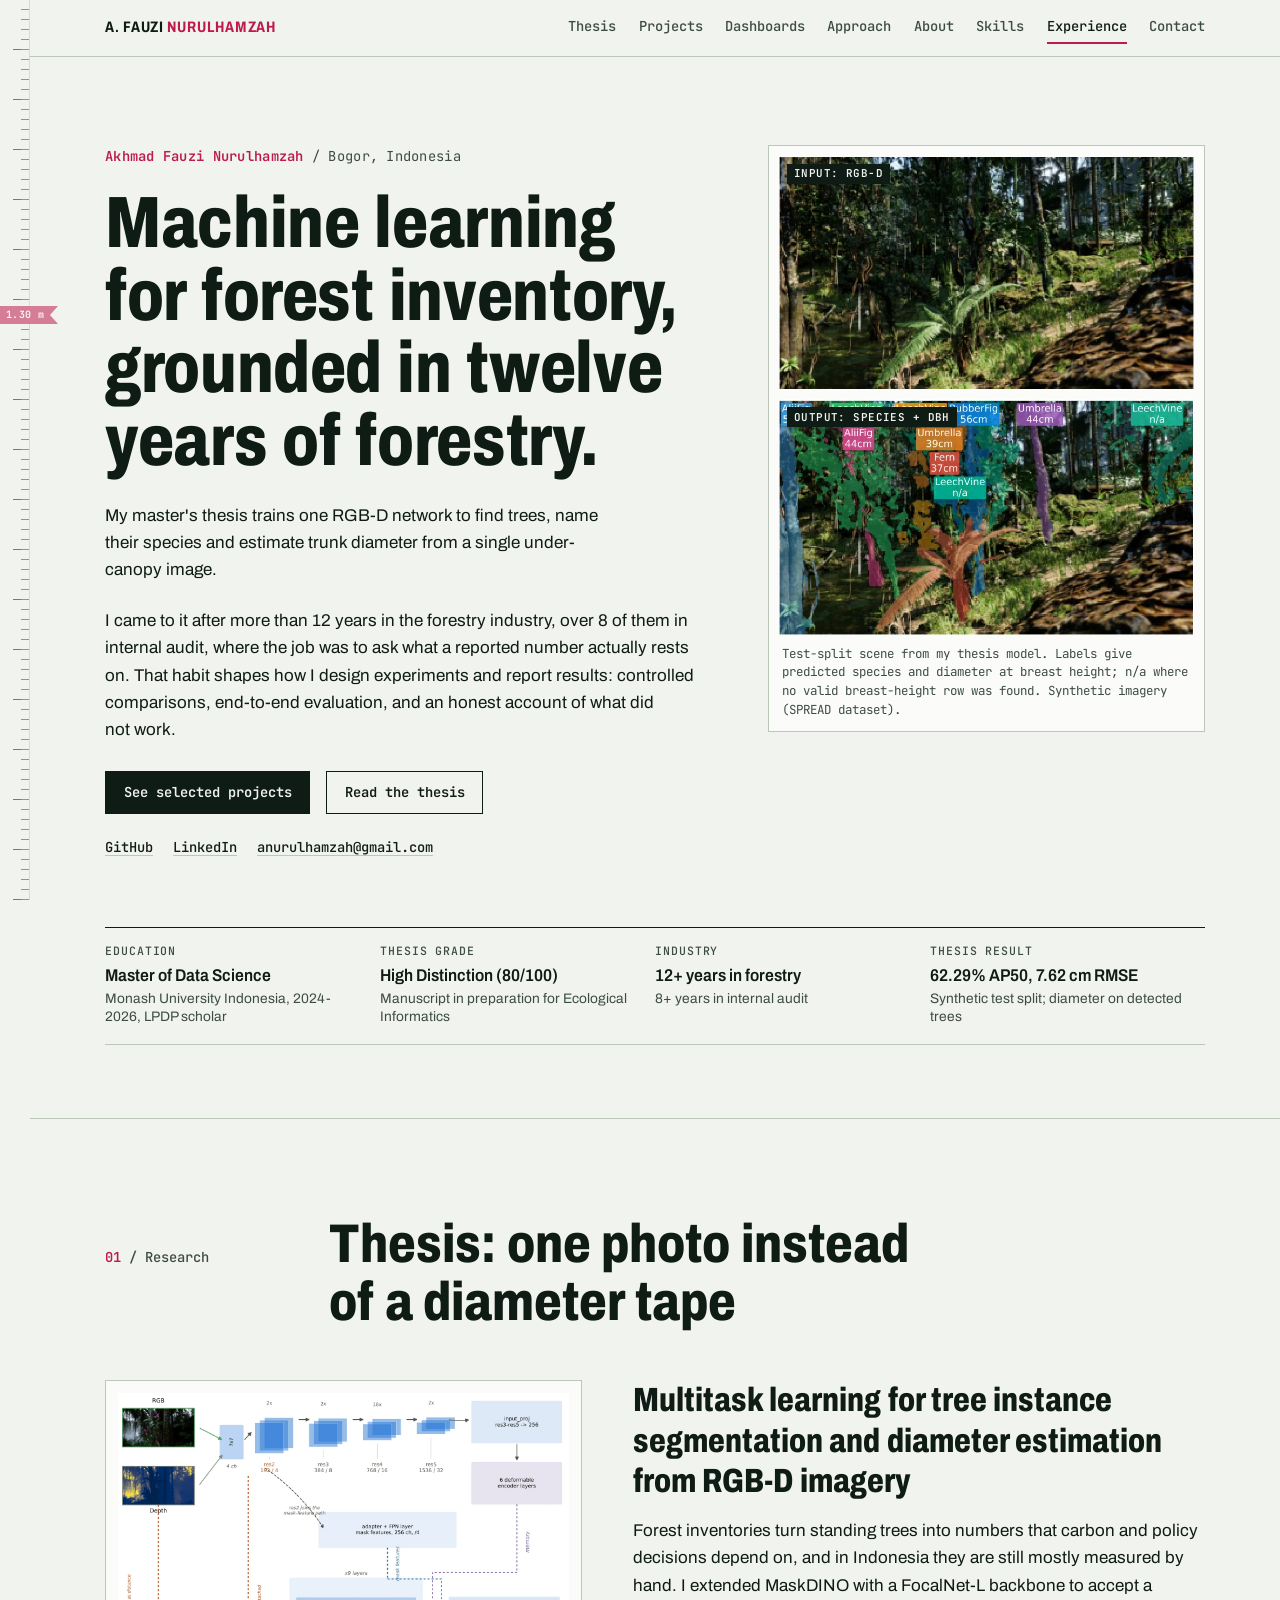
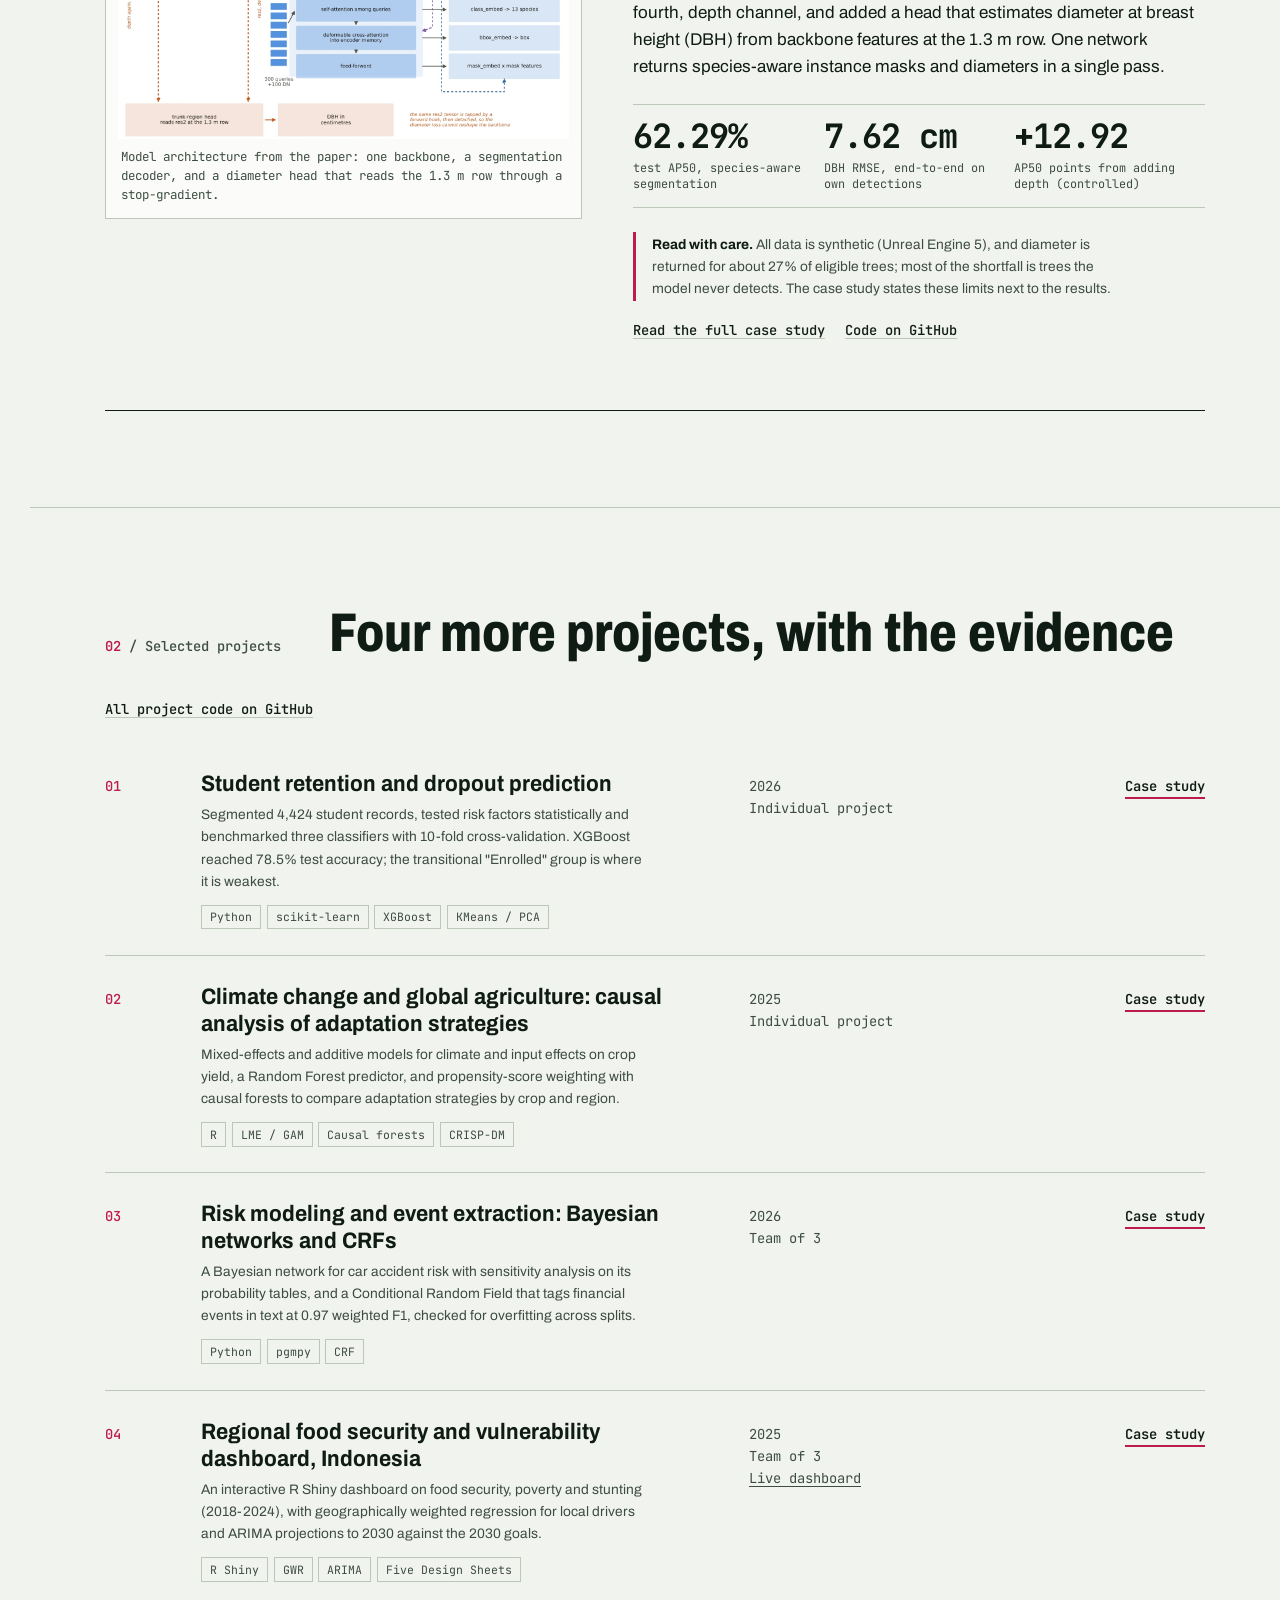
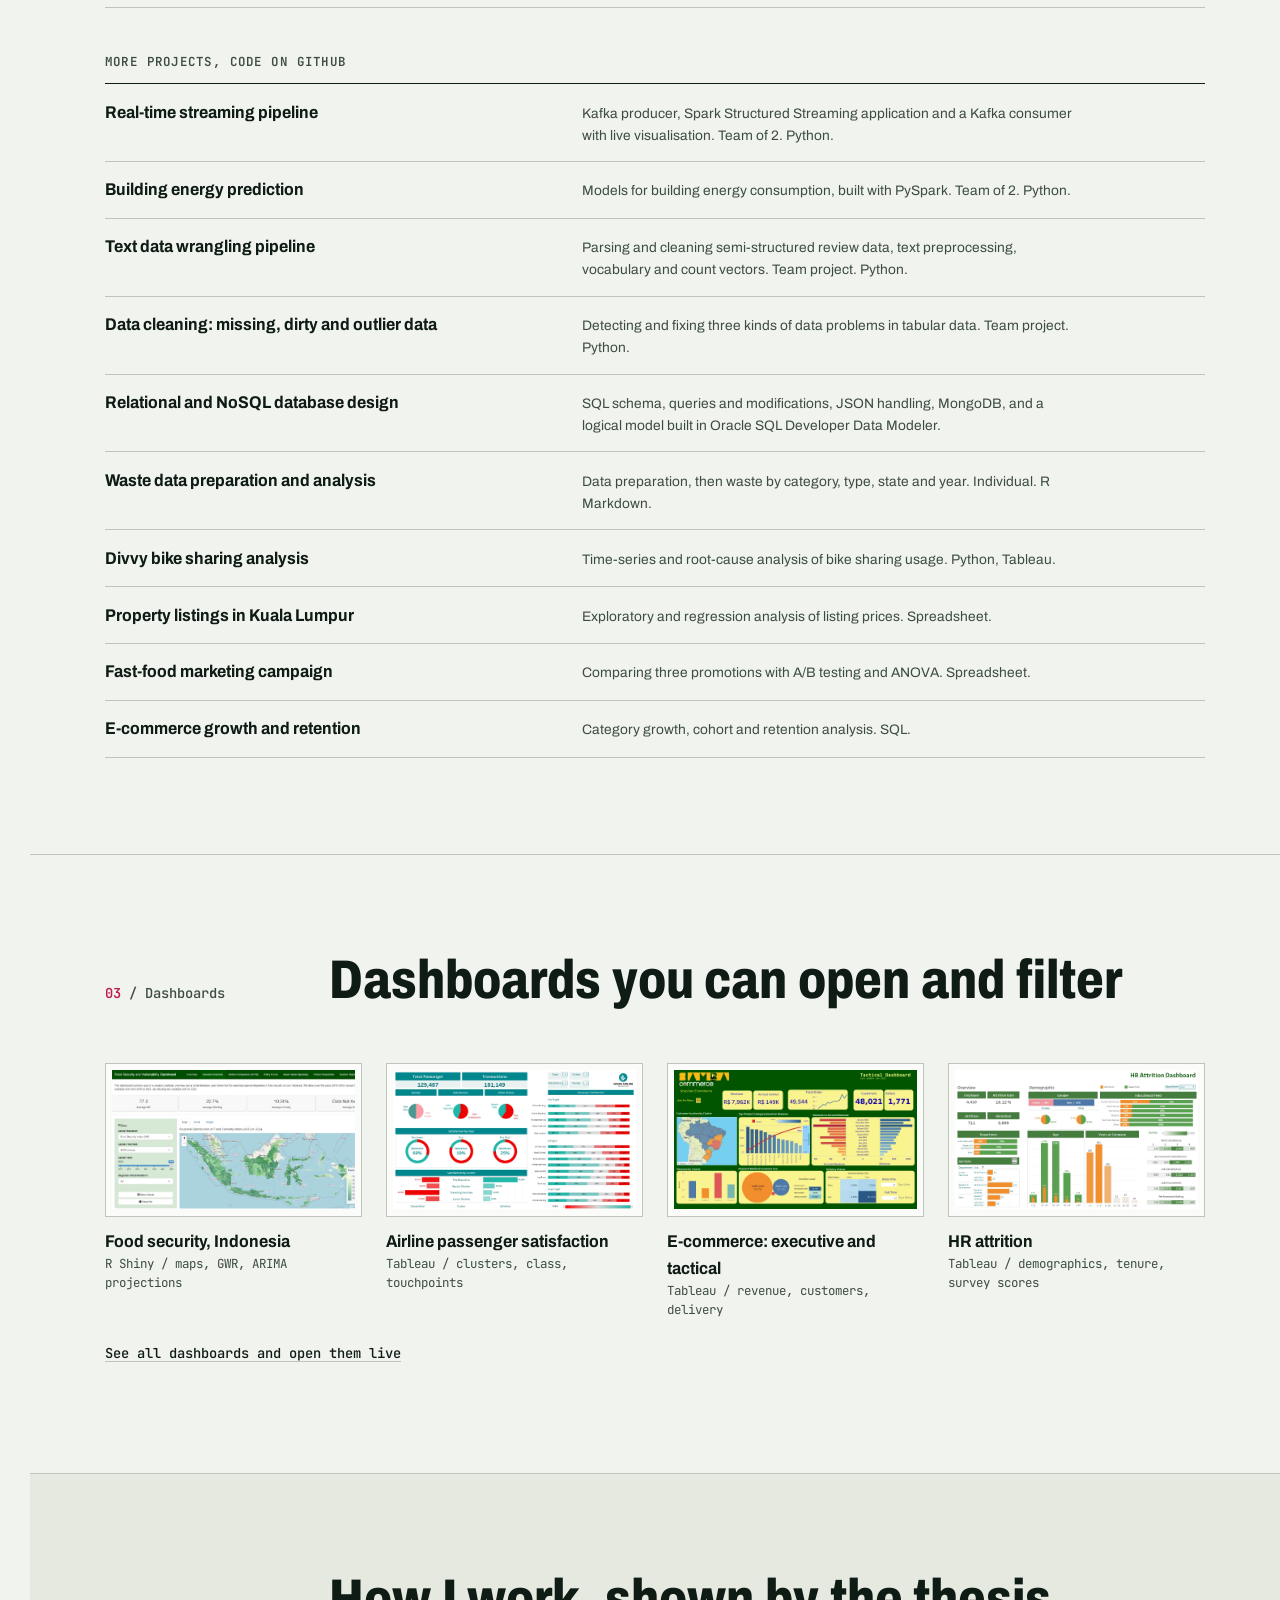
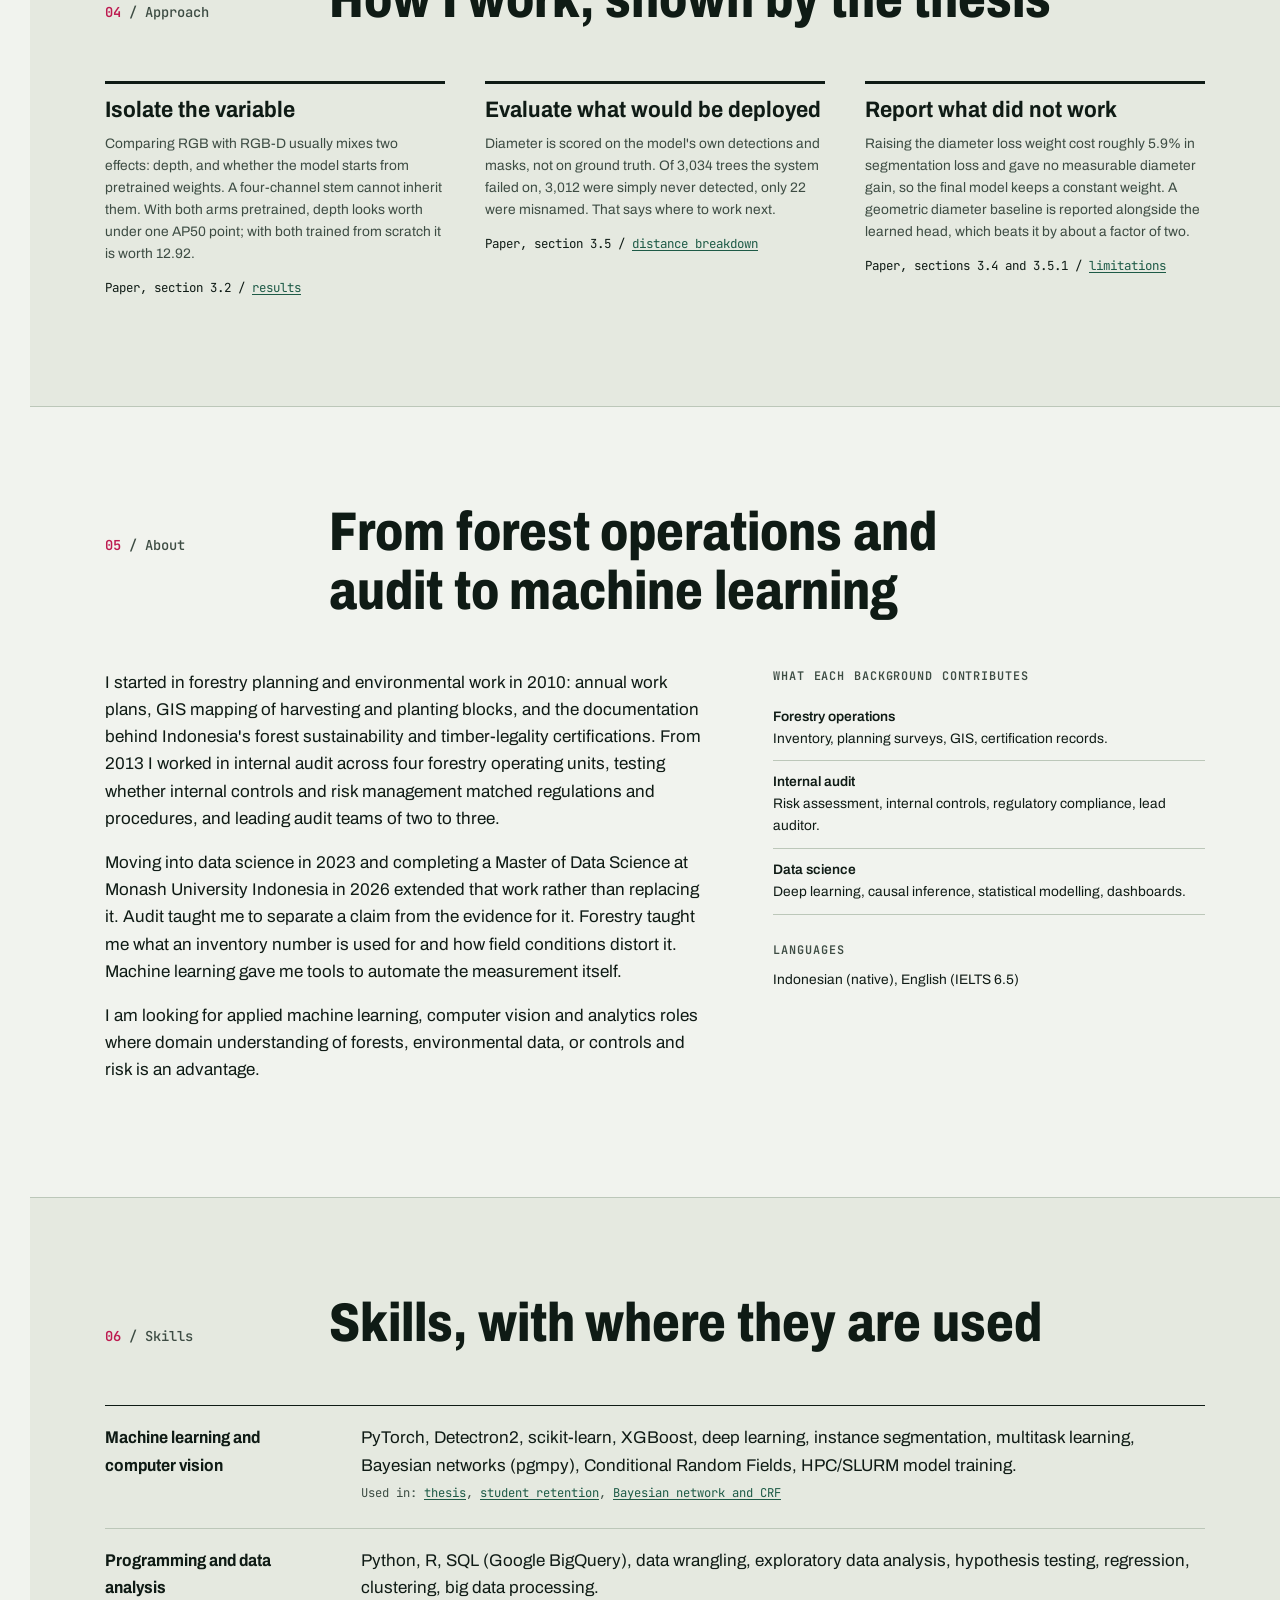
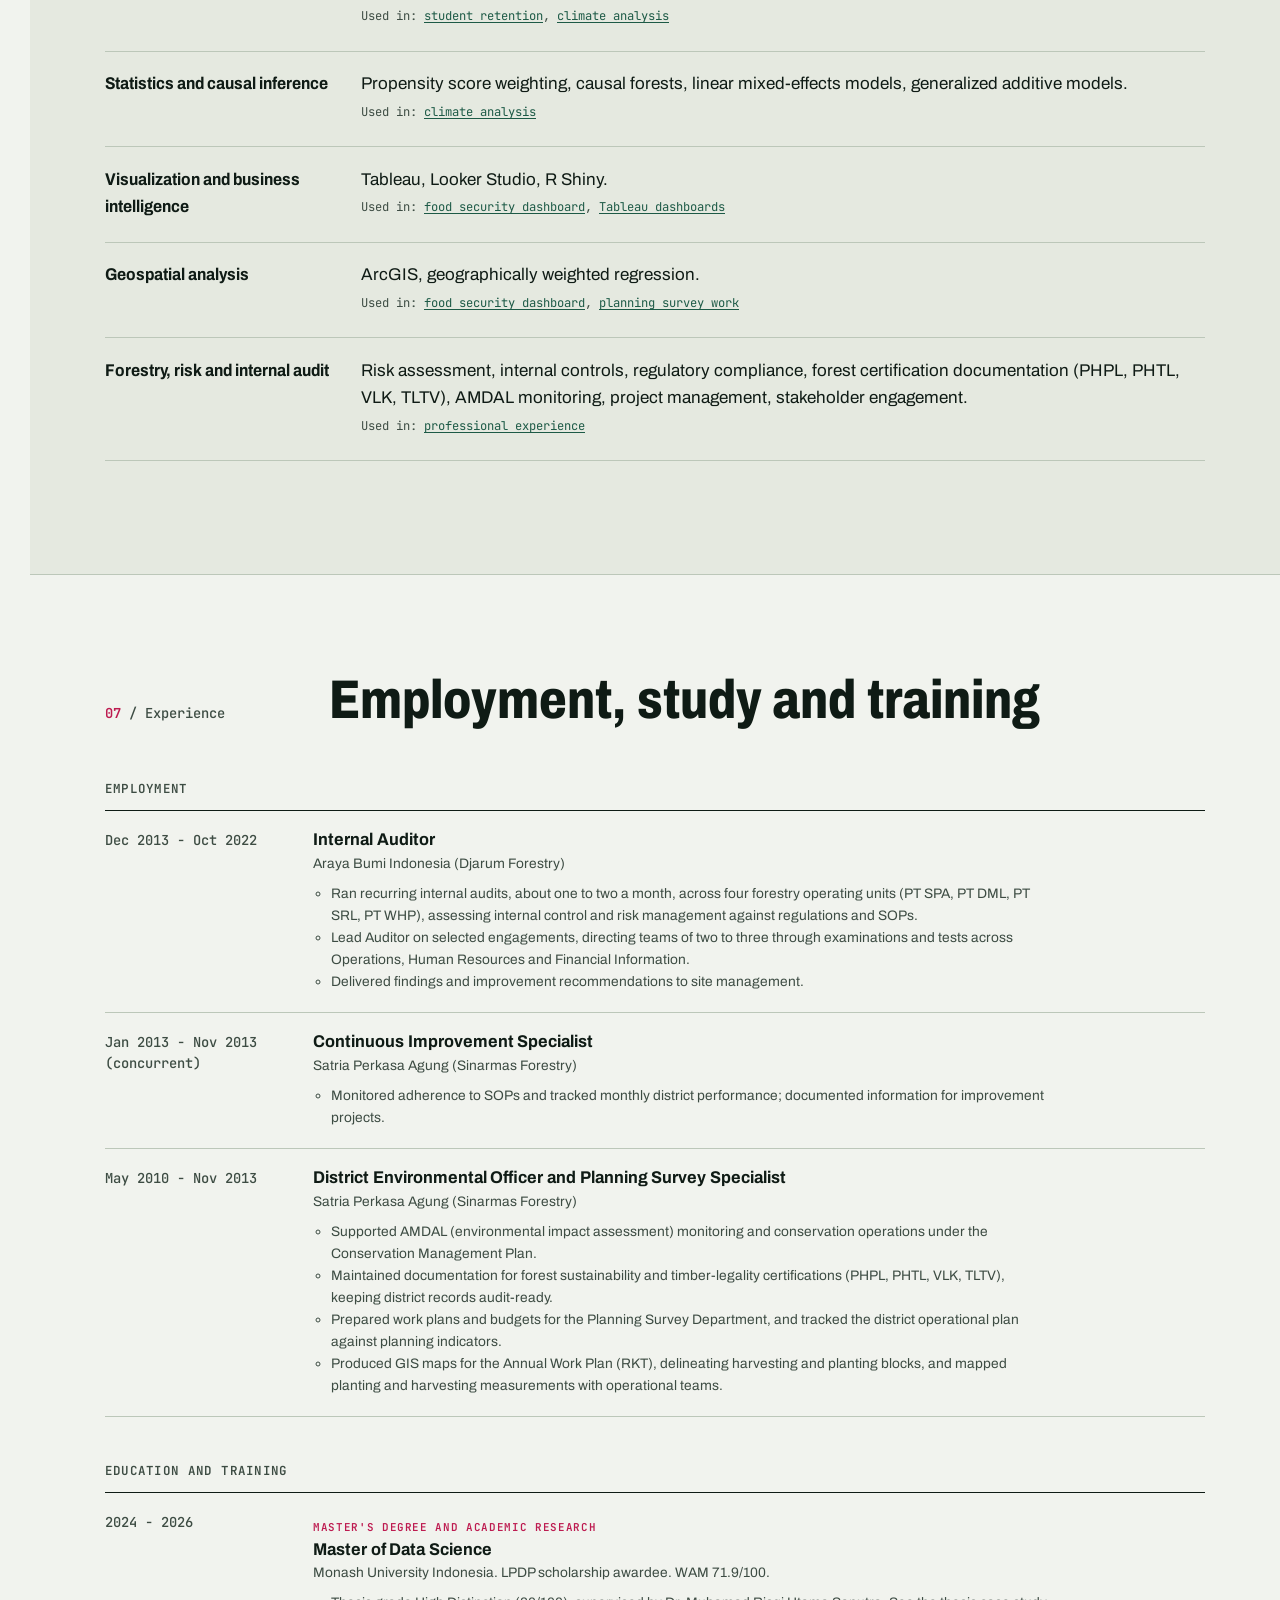
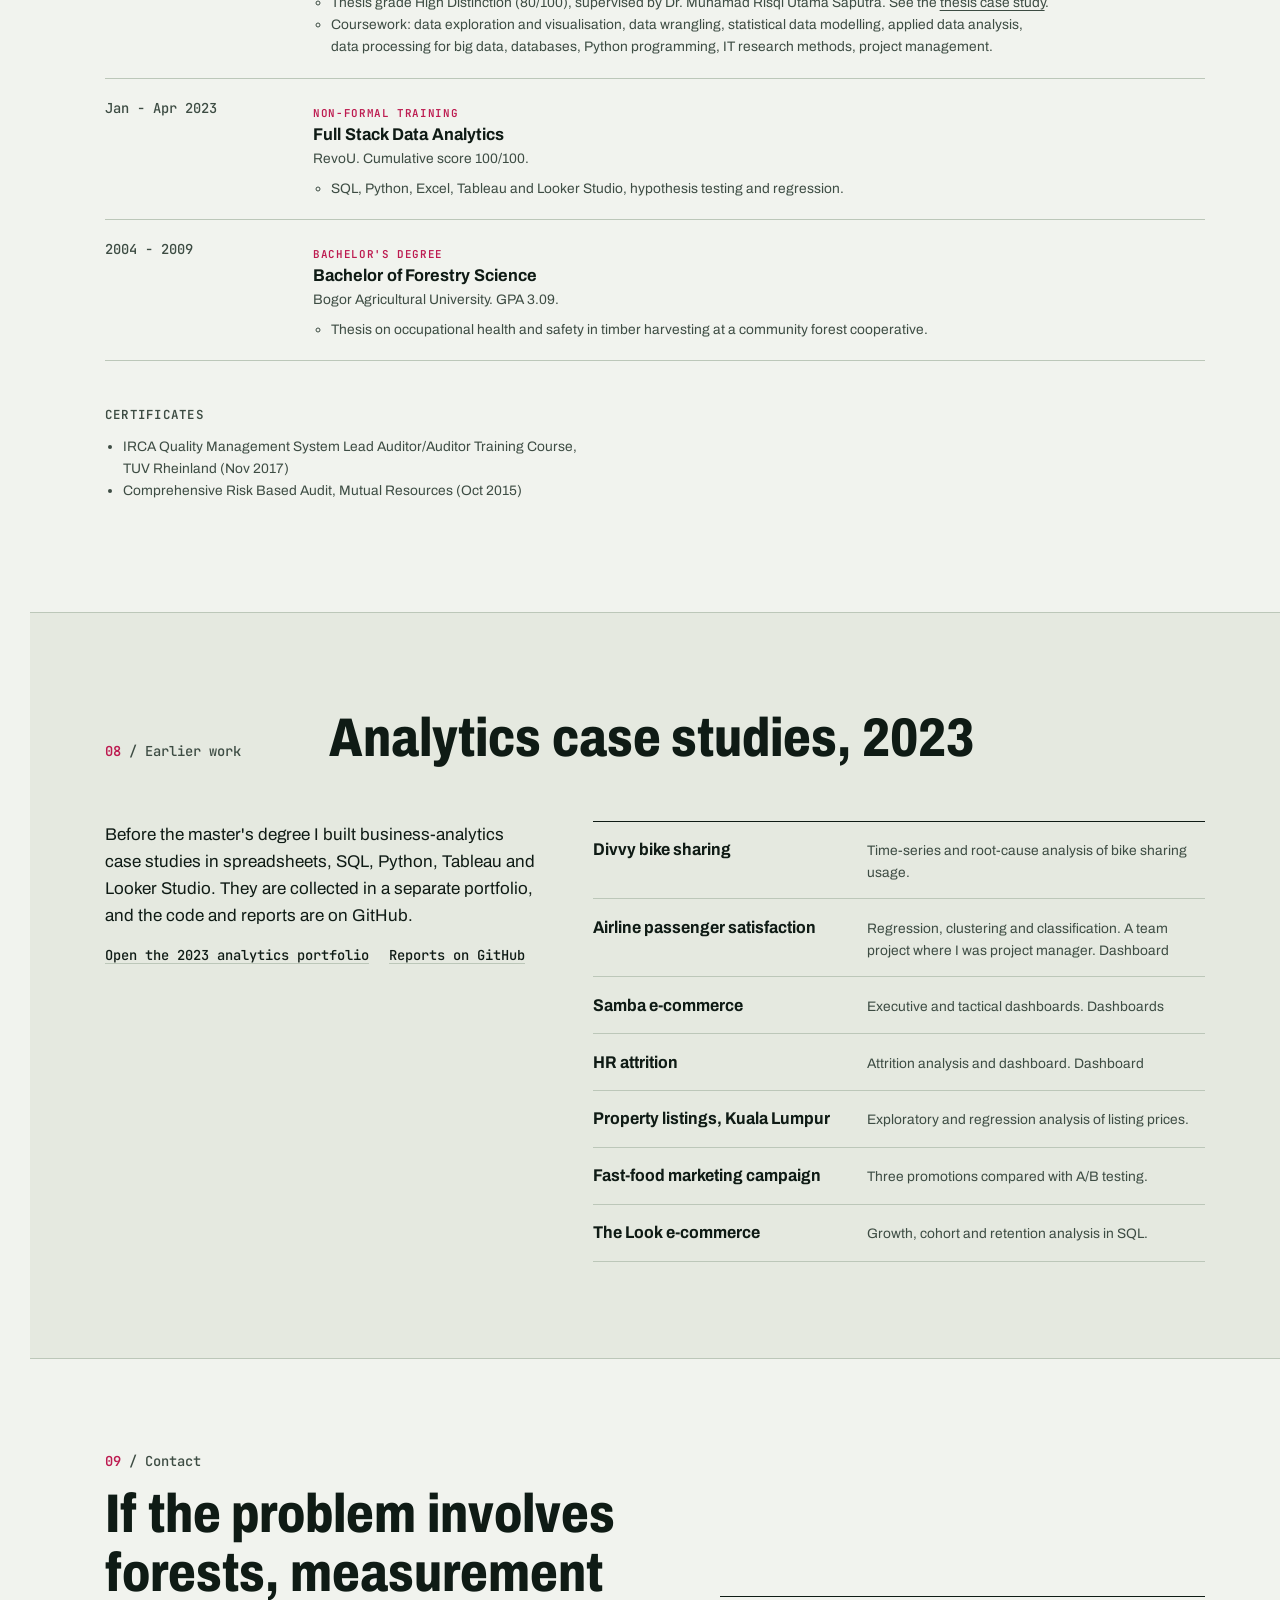
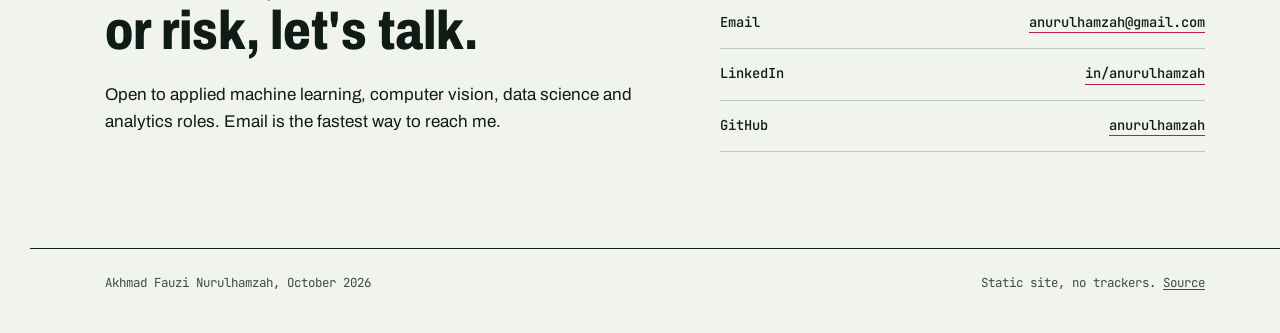
==== index.html @ 9caf0a99 "Use the full page width: two-column rows with real charts on project pages, header facts beside titl" ====
<!doctype html>
<html lang="en">
<head>
  <meta charset="utf-8">
  <meta name="viewport" content="width=device-width, initial-scale=1">
  <title>Akhmad Fauzi Nurulhamzah | Machine learning for forest inventory</title>
  <meta name="description" content="Master of Data Science (Monash) with 12+ years in forestry and 8+ in internal audit. Thesis on multitask RGB-D tree segmentation and diameter estimation.">
  <meta name="color-scheme" content="light dark">
  <link rel="canonical" href="https://anurulhamzah.github.io/">
  <link rel="icon" href="assets/favicon.svg" type="image/svg+xml">
  <link rel="preload" href="assets/fonts/archivo-var.woff2" as="font" type="font/woff2" crossorigin>
  <link rel="stylesheet" href="assets/css/style.css">
  <meta property="og:type" content="website">
  <meta property="og:title" content="Akhmad Fauzi Nurulhamzah | Machine learning for forest inventory">
  <meta property="og:description" content="Applied machine learning and computer vision, built on 12+ years in forestry and internal audit.">
  <meta property="og:url" content="https://anurulhamzah.github.io/">
  <meta property="og:image" content="https://anurulhamzah.github.io/assets/og-image.png">
  <meta property="og:image:alt" content="Akhmad Fauzi Nurulhamzah, with a rainforest scene segmented by the thesis model">
  <meta name="twitter:card" content="summary_large_image">
  <script type="application/ld+json">
  {
    "@context": "https://schema.org",
    "@type": "Person",
    "name": "Akhmad Fauzi Nurulhamzah",
    "url": "https://anurulhamzah.github.io/",
    "sameAs": ["https://github.com/anurulhamzah", "https://www.linkedin.com/in/anurulhamzah"],
    "alumniOf": [
      {"@type": "CollegeOrUniversity", "name": "Monash University Indonesia"},
      {"@type": "CollegeOrUniversity", "name": "Bogor Agricultural University"}
    ],
    "knowsAbout": ["Machine learning", "Computer vision", "Causal inference", "Forest inventory", "Internal audit"]
  }
  </script>
</head>
<body>
  <a class="skip" href="#main">Skip to content</a>
  <div class="ruler" aria-hidden="true"><span class="ruler__flag">1.30 m</span></div>

  <header class="site-header">
    <div class="wrap">
      <a class="brand" href="./">A. Fauzi <span>Nurulhamzah</span></a>
      <nav class="nav" aria-label="Primary">
        <a href="#thesis">Thesis</a>
        <a href="#work">Projects</a>
        <a href="#dashboards">Dashboards</a>
        <a href="#approach">Approach</a>
        <a href="#about">About</a>
        <a href="#skills">Skills</a>
        <a href="#experience">Experience</a>
        <a href="#contact">Contact</a>
      </nav>
    </div>
  </header>

  <main id="main">
    <section class="hero" aria-labelledby="hero-title">
      <div class="wrap hero__grid">
        <div>
          <p class="kicker"><b>Akhmad Fauzi Nurulhamzah</b> / Bogor, Indonesia</p>
          <h1 id="hero-title">Machine learning for forest inventory, grounded in twelve years of forestry.</h1>
          <p class="lede">My master's thesis trains one RGB-D network to find trees, name their species and estimate trunk diameter from a single under-canopy image.</p>
          <p>I came to it after more than 12 years in the forestry industry, over 8 of them in internal audit, where the job was to ask what a reported number actually rests on. That habit shapes how I design experiments and report results: controlled comparisons, end-to-end evaluation, and an honest account of what did not work.</p>
          <div class="actions">
            <a class="btn" href="#work">See selected projects</a>
            <a class="btn btn--ghost" href="projects/tree-diameter-estimation/">Read the thesis</a>
          </div>
          <p class="linkrow" style="margin-top:1.5rem">
            <a href="https://github.com/anurulhamzah">GitHub</a>
            <a href="https://www.linkedin.com/in/anurulhamzah">LinkedIn</a>
            <a href="mailto:anurulhamzah@gmail.com">anurulhamzah@gmail.com</a>
          </p>
        </div>

        <figure class="plate">
          <div class="plate__pair">
            <div class="tagline" data-label="INPUT: RGB-D">
              <img src="assets/img/scene-rgb.webp" width="738" height="415" alt="Ground-level view under a dense rainforest canopy: tree trunks, ferns and vines.">
            </div>
            <div class="tagline" data-label="OUTPUT: SPECIES + DBH">
              <img src="assets/img/scene-prediction.webp" width="738" height="419" alt="The same scene with coloured instance masks over individual trees and labels giving predicted species and trunk diameter in centimetres, for example Umbrella 39 cm and RubberFig 56 cm.">
            </div>
          </div>
          <figcaption>Test-split scene from my thesis model. Labels give predicted species and diameter at breast height; n/a where no valid breast-height row was found. Synthetic imagery (SPREAD dataset).</figcaption>
        </figure>
      </div>

      <div class="wrap">
        <dl class="facts">
          <div><dt>Education</dt><dd>Master of Data Science<small>Monash University Indonesia, 2024-2026, LPDP scholar</small></dd></div>
          <div><dt>Thesis grade</dt><dd>High Distinction (80/100)<small>Manuscript in preparation for Ecological Informatics</small></dd></div>
          <div><dt>Industry</dt><dd>12+ years in forestry<small>8+ years in internal audit</small></dd></div>
          <div><dt>Thesis result</dt><dd>62.29% AP50, 7.62 cm RMSE<small>Synthetic test split; diameter on detected trees</small></dd></div>
        </dl>
      </div>
    </section>

    <section class="section" id="thesis" aria-labelledby="thesis-title">
      <div class="wrap">
        <div class="section__head">
          <p class="section__no"><b>01</b> / Research</p>
          <h2 id="thesis-title">Thesis: one photo instead of a diameter tape</h2>
        </div>

        <article class="feature">
          <figure class="figure" style="margin:0">
            <div class="plate">
              <img src="assets/img/fig-architecture.webp" width="1414" height="1062" alt="Architecture diagram. RGB and depth form a four-channel input to a FocalNet-L backbone feeding a MaskDINO decoder that outputs species, box and mask. A separate trunk-region head reads the res2 feature at the 1.3 m row and outputs diameter at breast height in centimetres.">
              <figcaption>Model architecture from the paper: one backbone, a segmentation decoder, and a diameter head that reads the 1.3 m row through a stop-gradient.</figcaption>
            </div>
          </figure>
          <div>
            <h3>Multitask learning for tree instance segmentation and diameter estimation from RGB-D imagery</h3>
            <p>Forest inventories turn standing trees into numbers that carbon and policy decisions depend on, and in Indonesia they are still mostly measured by hand. I extended MaskDINO with a FocalNet-L backbone to accept a fourth, depth channel, and added a head that estimates diameter at breast height (DBH) from backbone features at the 1.3 m row. One network returns species-aware instance masks and diameters in a single pass.</p>
            <div class="keynums">
              <div><b>62.29%</b><span>test AP50, species-aware segmentation</span></div>
              <div><b>7.62 cm</b><span>DBH RMSE, end-to-end on own detections</span></div>
              <div><b>+12.92</b><span>AP50 points from adding depth (controlled)</span></div>
            </div>
            <p class="callout"><strong>Read with care.</strong> All data is synthetic (Unreal Engine 5), and diameter is returned for about 27% of eligible trees; most of the shortfall is trees the model never detects. The case study states these limits next to the results.</p>
            <p class="linkrow">
              <a href="projects/tree-diameter-estimation/">Read the full case study</a>
              <a href="https://github.com/anurulhamzah/Tree-Segmentation-and-Diameter-Estimation">Code on GitHub</a>
            </p>
          </div>
        </article>
      </div>
    </section>

    <section class="section" id="work" aria-labelledby="work-title">
      <div class="wrap">
        <div class="section__head">
          <p class="section__no"><b>02</b> / Selected projects</p>
          <h2 id="work-title">Four more projects, with the evidence</h2>
        </div>
        <p class="linkrow" style="margin:-1rem 0 1.5rem"><a href="https://github.com/anurulhamzah/data-analytics-projects">All project code on GitHub</a></p>

        <ol class="rows">
          <li class="row">
            <span class="row__no">01</span>
            <div>
              <h3><a href="projects/student-retention/">Student retention and dropout prediction</a></h3>
              <p>Segmented 4,424 student records, tested risk factors statistically and benchmarked three classifiers with 10-fold cross-validation. XGBoost reached 78.5% test accuracy; the transitional "Enrolled" group is where it is weakest.</p>
              <ul class="tags"><li class="tag">Python</li><li class="tag">scikit-learn</li><li class="tag">XGBoost</li><li class="tag">KMeans / PCA</li></ul>
            </div>
            <p class="meta">2026<br>Individual project</p>
            <a class="row__go" href="projects/student-retention/">Case study</a>
          </li>
          <li class="row">
            <span class="row__no">02</span>
            <div>
              <h3><a href="projects/climate-causal-analysis/">Climate change and global agriculture: causal analysis of adaptation strategies</a></h3>
              <p>Mixed-effects and additive models for climate and input effects on crop yield, a Random Forest predictor, and propensity-score weighting with causal forests to compare adaptation strategies by crop and region.</p>
              <ul class="tags"><li class="tag">R</li><li class="tag">LME / GAM</li><li class="tag">Causal forests</li><li class="tag">CRISP-DM</li></ul>
            </div>
            <p class="meta">2025<br>Individual project</p>
            <a class="row__go" href="projects/climate-causal-analysis/">Case study</a>
          </li>
          <li class="row">
            <span class="row__no">03</span>
            <div>
              <h3><a href="projects/bayesian-network-crf/">Risk modeling and event extraction: Bayesian networks and CRFs</a></h3>
              <p>A Bayesian network for car accident risk with sensitivity analysis on its probability tables, and a Conditional Random Field that tags financial events in text at 0.97 weighted F1, checked for overfitting across splits.</p>
              <ul class="tags"><li class="tag">Python</li><li class="tag">pgmpy</li><li class="tag">CRF</li></ul>
            </div>
            <p class="meta">2026<br>Team of 3</p>
            <a class="row__go" href="projects/bayesian-network-crf/">Case study</a>
          </li>
          <li class="row">
            <span class="row__no">04</span>
            <div>
              <h3><a href="projects/food-security-dashboard/">Regional food security and vulnerability dashboard, Indonesia</a></h3>
              <p>An interactive R Shiny dashboard on food security, poverty and stunting (2018-2024), with geographically weighted regression for local drivers and ARIMA projections to 2030 against the 2030 goals.</p>
              <ul class="tags"><li class="tag">R Shiny</li><li class="tag">GWR</li><li class="tag">ARIMA</li><li class="tag">Five Design Sheets</li></ul>
            </div>
            <p class="meta">2025<br>Team of 3<br><a href="https://anurulhamzah.shinyapps.io/food-security-dashboard-indonesia/" rel="noopener">Live dashboard</a></p>
            <a class="row__go" href="projects/food-security-dashboard/">Case study</a>
          </li>
        </ol>

        <h3 class="subhead" style="margin-top:3rem">More projects, code on GitHub</h3>
        <ul class="more">
          <li><a href="https://github.com/anurulhamzah/data-analytics-projects/tree/main/kafka-spark-streaming-pipeline"><b>Real-time streaming pipeline</b></a><span>Kafka producer, Spark Structured Streaming application and a Kafka consumer with live visualisation. Team of 2. Python.</span></li>
          <li><a href="https://github.com/anurulhamzah/data-analytics-projects/tree/main/building-energy-prediction-spark"><b>Building energy prediction</b></a><span>Models for building energy consumption, built with PySpark. Team of 2. Python.</span></li>
          <li><a href="https://github.com/anurulhamzah/data-analytics-projects/tree/main/text-data-wrangling-pipeline"><b>Text data wrangling pipeline</b></a><span>Parsing and cleaning semi-structured review data, text preprocessing, vocabulary and count vectors. Team project. Python.</span></li>
          <li><a href="https://github.com/anurulhamzah/data-analytics-projects/tree/main/data-cleaning-missing-dirty-outlier"><b>Data cleaning: missing, dirty and outlier data</b></a><span>Detecting and fixing three kinds of data problems in tabular data. Team project. Python.</span></li>
          <li><a href="https://github.com/anurulhamzah/data-analytics-projects/tree/main/database-design-oracle-sql-mongodb"><b>Relational and NoSQL database design</b></a><span>SQL schema, queries and modifications, JSON handling, MongoDB, and a logical model built in Oracle SQL Developer Data Modeler.</span></li>
          <li><a href="https://github.com/anurulhamzah/data-analytics-projects/tree/main/r-data-preparation-case-study"><b>Waste data preparation and analysis</b></a><span>Data preparation, then waste by category, type, state and year. Individual. R Markdown.</span></li>
          <li><a href="https://github.com/anurulhamzah/data-analytics-projects/tree/main/business-analytics-case-studies/divvy-bike-sharing-analysis"><b>Divvy bike sharing analysis</b></a><span>Time-series and root-cause analysis of bike sharing usage. Python, Tableau.</span></li>
          <li><a href="https://github.com/anurulhamzah/data-analytics-projects/tree/main/business-analytics-case-studies/property-listing-kuala-lumpur"><b>Property listings in Kuala Lumpur</b></a><span>Exploratory and regression analysis of listing prices. Spreadsheet.</span></li>
          <li><a href="https://github.com/anurulhamzah/data-analytics-projects/tree/main/business-analytics-case-studies/marketing-campaign-fast-food-chain"><b>Fast-food marketing campaign</b></a><span>Comparing three promotions with A/B testing and ANOVA. Spreadsheet.</span></li>
          <li><a href="https://github.com/anurulhamzah/data-analytics-projects/tree/main/business-analytics-case-studies/the-look-ecommerce-growth-retention"><b>E-commerce growth and retention</b></a><span>Category growth, cohort and retention analysis. SQL.</span></li>
        </ul>
      </div>
    </section>

    <section class="section" id="dashboards" aria-labelledby="dash-title">
      <div class="wrap">
        <div class="section__head">
          <p class="section__no"><b>03</b> / Dashboards</p>
          <h2 id="dash-title">Dashboards you can open and filter</h2>
        </div>
        <ul class="gallery">
          <li>
            <a href="dashboards/#food">
              <div class="plate"><img src="assets/img/dash-food-security.webp" width="1200" height="626" loading="lazy" alt="Food security dashboard with a green map of Indonesian districts and filters."></div>
              <b>Food security, Indonesia</b>
              <span>R Shiny / maps, GWR, ARIMA projections</span>
            </a>
          </li>
          <li>
            <a href="dashboards/#passenger">
              <div class="plate"><img src="assets/img/dash-passenger.webp" width="1200" height="698" loading="lazy" alt="Airline passenger satisfaction dashboard in teal: passenger totals, satisfaction by class and cluster, and touchpoint ratings."></div>
              <b>Airline passenger satisfaction</b>
              <span>Tableau / clusters, class, touchpoints</span>
            </a>
          </li>
          <li>
            <a href="dashboards/#samba">
              <div class="plate"><img src="assets/img/dash-samba-tactical.webp" width="1200" height="688" loading="lazy" alt="Tactical e-commerce dashboard in green and yellow: revenue, orders, customer clusters on a map, product categories and delivery status."></div>
              <b>E-commerce: executive and tactical</b>
              <span>Tableau / revenue, customers, delivery</span>
            </a>
          </li>
          <li>
            <a href="dashboards/#hr">
              <div class="plate"><img src="assets/img/dash-hr-attrition.webp" width="1200" height="688" loading="lazy" alt="HR attrition dashboard in green and orange: attrition rate, demographics, department, age and survey heatmaps."></div>
              <b>HR attrition</b>
              <span>Tableau / demographics, tenure, survey scores</span>
            </a>
          </li>
        </ul>
        <p class="linkrow"><a href="dashboards/">See all dashboards and open them live</a></p>
      </div>
    </section>

    <section class="section section--tint" id="approach" aria-labelledby="approach-title">
      <div class="wrap">
        <div class="section__head">
          <p class="section__no"><b>04</b> / Approach</p>
          <h2 id="approach-title">How I work, shown by the thesis</h2>
        </div>
        <div class="approach">
          <div>
            <h3>Isolate the variable</h3>
            <p>Comparing RGB with RGB-D usually mixes two effects: depth, and whether the model starts from pretrained weights. A four-channel stem cannot inherit them. With both arms pretrained, depth looks worth under one AP50 point; with both trained from scratch it is worth 12.92.</p>
            <p class="proof">Paper, section 3.2 / <a href="projects/tree-diameter-estimation/#results">results</a></p>
          </div>
          <div>
            <h3>Evaluate what would be deployed</h3>
            <p>Diameter is scored on the model's own detections and masks, not on ground truth. Of 3,034 trees the system failed on, 3,012 were simply never detected, only 22 were misnamed. That says where to work next.</p>
            <p class="proof">Paper, section 3.5 / <a href="projects/tree-diameter-estimation/#results">distance breakdown</a></p>
          </div>
          <div>
            <h3>Report what did not work</h3>
            <p>Raising the diameter loss weight cost roughly 5.9% in segmentation loss and gave no measurable diameter gain, so the final model keeps a constant weight. A geometric diameter baseline is reported alongside the learned head, which beats it by about a factor of two.</p>
            <p class="proof">Paper, sections 3.4 and 3.5.1 / <a href="projects/tree-diameter-estimation/#limits">limitations</a></p>
          </div>
        </div>
      </div>
    </section>

    <section class="section" id="about" aria-labelledby="about-title">
      <div class="wrap">
        <div class="section__head">
          <p class="section__no"><b>05</b> / About</p>
          <h2 id="about-title">From forest operations and audit to machine learning</h2>
        </div>
        <div class="about">
          <div>
            <p>I started in forestry planning and environmental work in 2010: annual work plans, GIS mapping of harvesting and planting blocks, and the documentation behind Indonesia's forest sustainability and timber-legality certifications. From 2013 I worked in internal audit across four forestry operating units, testing whether internal controls and risk management matched regulations and procedures, and leading audit teams of two to three.</p>
            <p>Moving into data science in 2023 and completing a Master of Data Science at Monash University Indonesia in 2026 extended that work rather than replacing it. Audit taught me to separate a claim from the evidence for it. Forestry taught me what an inventory number is used for and how field conditions distort it. Machine learning gave me tools to automate the measurement itself.</p>
            <p>I am looking for applied machine learning, computer vision and analytics roles where domain understanding of forests, environmental data, or controls and risk is an advantage.</p>
          </div>
          <aside aria-label="Background at a glance">
            <h3>What each background contributes</h3>
            <ul class="stack-list">
              <li><b>Forestry operations</b>Inventory, planning surveys, GIS, certification records.</li>
              <li><b>Internal audit</b>Risk assessment, internal controls, regulatory compliance, lead auditor.</li>
              <li><b>Data science</b>Deep learning, causal inference, statistical modelling, dashboards.</li>
            </ul>
            <h3>Languages</h3>
            <p style="margin:0">Indonesian (native), English (IELTS 6.5)</p>
          </aside>
        </div>
      </div>
    </section>

    <section class="section section--tint" id="skills" aria-labelledby="skills-title">
      <div class="wrap">
        <div class="section__head">
          <p class="section__no"><b>06</b> / Skills</p>
          <h2 id="skills-title">Skills, with where they are used</h2>
        </div>
        <dl class="skills">
          <div>
            <dt>Machine learning and computer vision</dt>
            <dd>
              <p>PyTorch, Detectron2, scikit-learn, XGBoost, deep learning, instance segmentation, multitask learning, Bayesian networks (pgmpy), Conditional Random Fields, HPC/SLURM model training.</p>
              <p class="shown">Used in: <a href="projects/tree-diameter-estimation/">thesis</a>, <a href="projects/student-retention/">student retention</a>, <a href="projects/bayesian-network-crf/">Bayesian network and CRF</a></p>
            </dd>
          </div>
          <div>
            <dt>Programming and data analysis</dt>
            <dd>
              <p>Python, R, SQL (Google BigQuery), data wrangling, exploratory data analysis, hypothesis testing, regression, clustering, big data processing.</p>
              <p class="shown">Used in: <a href="projects/student-retention/">student retention</a>, <a href="projects/climate-causal-analysis/">climate analysis</a></p>
            </dd>
          </div>
          <div>
            <dt>Statistics and causal inference</dt>
            <dd>
              <p>Propensity score weighting, causal forests, linear mixed-effects models, generalized additive models.</p>
              <p class="shown">Used in: <a href="projects/climate-causal-analysis/">climate analysis</a></p>
            </dd>
          </div>
          <div>
            <dt>Visualization and business intelligence</dt>
            <dd>
              <p>Tableau, Looker Studio, R Shiny.</p>
              <p class="shown">Used in: <a href="projects/food-security-dashboard/">food security dashboard</a>, <a href="dashboards/">Tableau dashboards</a></p>
            </dd>
          </div>
          <div>
            <dt>Geospatial analysis</dt>
            <dd>
              <p>ArcGIS, geographically weighted regression.</p>
              <p class="shown">Used in: <a href="projects/food-security-dashboard/">food security dashboard</a>, <a href="#experience">planning survey work</a></p>
            </dd>
          </div>
          <div>
            <dt>Forestry, risk and internal audit</dt>
            <dd>
              <p>Risk assessment, internal controls, regulatory compliance, forest certification documentation (PHPL, PHTL, VLK, TLTV), AMDAL monitoring, project management, stakeholder engagement.</p>
              <p class="shown">Used in: <a href="#experience">professional experience</a></p>
            </dd>
          </div>
        </dl>
      </div>
    </section>

    <section class="section" id="experience" aria-labelledby="exp-title">
      <div class="wrap">
        <div class="section__head">
          <p class="section__no"><b>07</b> / Experience</p>
          <h2 id="exp-title">Employment, study and training</h2>
        </div>

        <h3 class="subhead">Employment</h3>
        <ol class="timeline">
          <li>
            <time>Dec 2013 - Oct 2022</time>
            <div>
              <h3>Internal Auditor</h3>
              <p class="org">Araya Bumi Indonesia (Djarum Forestry)</p>
              <ul>
                <li>Ran recurring internal audits, about one to two a month, across four forestry operating units (PT SPA, PT DML, PT SRL, PT WHP), assessing internal control and risk management against regulations and SOPs.</li>
                <li>Lead Auditor on selected engagements, directing teams of two to three through examinations and tests across Operations, Human Resources and Financial Information.</li>
                <li>Delivered findings and improvement recommendations to site management.</li>
              </ul>
            </div>
          </li>
          <li>
            <time>Jan 2013 - Nov 2013<br>(concurrent)</time>
            <div>
              <h3>Continuous Improvement Specialist</h3>
              <p class="org">Satria Perkasa Agung (Sinarmas Forestry)</p>
              <ul>
                <li>Monitored adherence to SOPs and tracked monthly district performance; documented information for improvement projects.</li>
              </ul>
            </div>
          </li>
          <li>
            <time>May 2010 - Nov 2013</time>
            <div>
              <h3>District Environmental Officer and Planning Survey Specialist</h3>
              <p class="org">Satria Perkasa Agung (Sinarmas Forestry)</p>
              <ul>
                <li>Supported AMDAL (environmental impact assessment) monitoring and conservation operations under the Conservation Management Plan.</li>
                <li>Maintained documentation for forest sustainability and timber-legality certifications (PHPL, PHTL, VLK, TLTV), keeping district records audit-ready.</li>
                <li>Prepared work plans and budgets for the Planning Survey Department, and tracked the district operational plan against planning indicators.</li>
                <li>Produced GIS maps for the Annual Work Plan (RKT), delineating harvesting and planting blocks, and mapped planting and harvesting measurements with operational teams.</li>
              </ul>
            </div>
          </li>
        </ol>

        <h3 class="subhead">Education and training</h3>
        <ol class="timeline">
          <li>
            <time>2024 - 2026</time>
            <div>
              <span class="type">Master's degree and academic research</span>
              <h3>Master of Data Science</h3>
              <p class="org">Monash University Indonesia. LPDP scholarship awardee. WAM 71.9/100.</p>
              <ul>
                <li>Thesis grade High Distinction (80/100), supervised by Dr. Muhamad Risqi Utama Saputra. See the <a href="projects/tree-diameter-estimation/">thesis case study</a>.</li>
                <li>Coursework: data exploration and visualisation, data wrangling, statistical data modelling, applied data analysis, data processing for big data, databases, Python programming, IT research methods, project management.</li>
              </ul>
            </div>
          </li>
          <li>
            <time>Jan - Apr 2023</time>
            <div>
              <span class="type">Non-formal training</span>
              <h3>Full Stack Data Analytics</h3>
              <p class="org">RevoU. Cumulative score 100/100.</p>
              <ul><li>SQL, Python, Excel, Tableau and Looker Studio, hypothesis testing and regression.</li></ul>
            </div>
          </li>
          <li>
            <time>2004 - 2009</time>
            <div>
              <span class="type">Bachelor's degree</span>
              <h3>Bachelor of Forestry Science</h3>
              <p class="org">Bogor Agricultural University. GPA 3.09.</p>
              <ul><li>Thesis on occupational health and safety in timber harvesting at a community forest cooperative.</li></ul>
            </div>
          </li>
        </ol>

        <h3 class="subhead">Certificates</h3>
        <ul class="small" style="max-width:60ch;padding-left:1.1rem">
          <li>IRCA Quality Management System Lead Auditor/Auditor Training Course, TUV Rheinland (Nov 2017)</li>
          <li>Comprehensive Risk Based Audit, Mutual Resources (Oct 2015)</li>
        </ul>
      </div>
    </section>

    <section class="section section--tint" id="earlier" aria-labelledby="earlier-title">
      <div class="wrap">
        <div class="section__head">
          <p class="section__no"><b>08</b> / Earlier work</p>
          <h2 id="earlier-title">Analytics case studies, 2023</h2>
        </div>
        <div class="earlier">
          <div>
            <p>Before the master's degree I built business-analytics case studies in spreadsheets, SQL, Python, Tableau and Looker Studio. They are collected in a separate portfolio, and the code and reports are on GitHub.</p>
            <p class="linkrow"><a href="https://bit.ly/anurulhamzah-portofolio">Open the 2023 analytics portfolio</a> <a href="https://github.com/anurulhamzah/data-analytics-projects/tree/main/business-analytics-case-studies">Reports on GitHub</a></p>
          </div>
          <ul class="more">
            <li><b>Divvy bike sharing</b><span>Time-series and root-cause analysis of bike sharing usage.</span></li>
            <li><b>Airline passenger satisfaction</b><span>Regression, clustering and classification. A team project where I was project manager. <a href="dashboards/#passenger">Dashboard</a></span></li>
            <li><b>Samba e-commerce</b><span>Executive and tactical dashboards. <a href="dashboards/#samba">Dashboards</a></span></li>
            <li><b>HR attrition</b><span>Attrition analysis and dashboard. <a href="dashboards/#hr">Dashboard</a></span></li>
            <li><b>Property listings, Kuala Lumpur</b><span>Exploratory and regression analysis of listing prices.</span></li>
            <li><b>Fast-food marketing campaign</b><span>Three promotions compared with A/B testing.</span></li>
            <li><b>The Look e-commerce</b><span>Growth, cohort and retention analysis in SQL.</span></li>
          </ul>
        </div>
      </div>
    </section>

    <section class="section" id="contact" aria-labelledby="contact-title">
      <div class="wrap contact">
        <div>
          <p class="section__no"><b>09</b> / Contact</p>
          <h2 id="contact-title" style="margin-top:1rem">If the problem involves forests, measurement or risk, let's talk.</h2>
          <p style="margin-top:1.25rem">Open to applied machine learning, computer vision, data science and analytics roles. Email is the fastest way to reach me.</p>
        </div>
        <ul class="contact__list">
          <li><span>Email</span><a href="mailto:anurulhamzah@gmail.com">anurulhamzah@gmail.com</a></li>
          <li><span>LinkedIn</span><a href="https://www.linkedin.com/in/anurulhamzah">in/anurulhamzah</a></li>
          <li><span>GitHub</span><a href="https://github.com/anurulhamzah">anurulhamzah</a></li>
        </ul>
      </div>
    </section>
  </main>

  <footer class="site-footer">
    <div class="wrap">
      <span>Akhmad Fauzi Nurulhamzah, October 2026</span>
      <span>Static site, no trackers. <a href="https://github.com/anurulhamzah/anurulhamzah.github.io">Source</a></span>
    </div>
  </footer>
  <script src="assets/js/main.js" defer></script>
</body>
</html>
---- assets/css/style.css ----
/* Akhmad Fauzi Nurulhamzah - portfolio
   Concept: a forest-inventory field sheet. A breast-height ruler runs down the margin,
   with a survey-tape flag at 1.30 m, the height at which tree diameter (DBH) is measured. */

@font-face {
  font-family: "Archivo";
  src: url("../fonts/archivo-var.woff2") format("woff2");
  font-weight: 100 900;
  font-stretch: 62% 125%;
  font-style: normal;
  font-display: swap;
}
@font-face {
  font-family: "JetBrains Mono";
  src: url("../fonts/jetbrains-mono-var.woff2") format("woff2");
  font-weight: 100 800;
  font-style: normal;
  font-display: swap;
}

:root {
  --paper: #f1f3ee;
  --paper-2: #e5e9e0;
  --plate: #fbfcf9;
  --ink: #0f1b15;
  --ink-2: #3d4c43;
  --rule: #bcc7b9;
  --canopy: #1d5a46;
  --tape: #bd1b50;
  --tape-ink: #ffffff;
  --focus: #0f1b15;

  --font-sans: "Archivo", "Segoe UI", system-ui, -apple-system, "Helvetica Neue", Arial, sans-serif;
  --font-mono: "JetBrains Mono", ui-monospace, "Cascadia Mono", Consolas, monospace;

  --step--1: clamp(0.8rem, 0.78rem + 0.1vw, 0.875rem);
  --step-0: clamp(1rem, 0.97rem + 0.15vw, 1.0625rem);
  --step-1: clamp(1.2rem, 1.1rem + 0.5vw, 1.4rem);
  --step-2: clamp(1.5rem, 1.25rem + 1.2vw, 2.1rem);
  --step-3: clamp(2rem, 1.5rem + 2.4vw, 3.4rem);
  --step-4: clamp(2.5rem, 1.6rem + 4.4vw, 5.2rem);

  --gutter: clamp(1rem, 4vw, 2.5rem);
  --measure: 74ch;
  --max: 1180px;
}

@media (prefers-color-scheme: dark) {
  :root {
    --paper: #0b140f;
    --paper-2: #131f18;
    --plate: #e9eee5;
    --ink: #e9efe6;
    --ink-2: #a8b8ae;
    --rule: #2b3b31;
    --canopy: #6fcf9f;
    --tape: #ff6b98;
    --tape-ink: #0b140f;
    --focus: #e9efe6;
  }
}

*, *::before, *::after { box-sizing: border-box; }
html { -webkit-text-size-adjust: 100%; scroll-padding-top: 5rem; }
body {
  margin: 0;
  background: var(--paper);
  color: var(--ink);
  font-family: var(--font-sans);
  font-size: var(--step-0);
  line-height: 1.6;
  font-feature-settings: "ss01", "tnum" 0;
  text-rendering: optimizeLegibility;
}
img, svg { max-width: 100%; height: auto; display: block; }
figure { margin: 0; }
.hero__grid > *, .feature > *, .row > *, .approach > *, .about > *, .contact > *, .skills > div > *,
.timeline > li > *, .paper__grid > *, .section__head > * { min-width: 0; }
.facts > div, .keynums > div { min-width: 0; overflow-wrap: anywhere; }
a { color: inherit; text-decoration-thickness: 1px; text-underline-offset: 0.2em; }
a:hover { color: var(--canopy); }
:focus-visible { outline: 3px solid var(--focus); outline-offset: 3px; border-radius: 2px; }
::selection { background: var(--tape); color: var(--tape-ink); }

.skip {
  position: absolute; left: var(--gutter); top: -4rem; z-index: 100;
  background: var(--ink); color: var(--paper); padding: 0.6rem 1rem;
}
.skip:focus { top: 0.5rem; }

.wrap { width: 100%; max-width: var(--max); margin-inline: auto; padding-inline: var(--gutter); }

/* ---------- ruler: the visual signature ---------- */
.ruler {
  position: fixed; inset: 0 auto 0 0; width: 30px; z-index: 5; pointer-events: none;
  border-right: 1px solid var(--rule);
  background:
    repeating-linear-gradient(to top, var(--ink-2) 0 1px, transparent 1px 10px) right / 8px 100% no-repeat,
    repeating-linear-gradient(to top, var(--ink) 0 1px, transparent 1px 50px) right / 16px 100% no-repeat;
  opacity: 0.55;
  display: none;
}
.ruler__flag {
  position: absolute; left: 0; top: 35%; transform: translateY(-50%);
  height: 18px; width: 58px; background: var(--tape); color: var(--tape-ink);
  font: 600 10px/18px var(--font-mono); letter-spacing: 0.04em; padding-left: 6px;
  clip-path: polygon(0 0, 100% 0, calc(100% - 8px) 50%, 100% 100%, 0 100%);
  opacity: 1;
}
@media (min-width: 1100px) {
  .ruler { display: block; }
  body { padding-left: 30px; }
}

/* ---------- header ---------- */
.site-header {
  position: sticky; top: 0; z-index: 20;
  background: color-mix(in srgb, var(--paper) 94%, transparent);
  backdrop-filter: blur(6px);
  border-bottom: 1px solid var(--rule);
}
.site-header .wrap { display: flex; align-items: center; justify-content: space-between; gap: 1rem; min-height: 3.5rem; }
.brand { font: 700 0.95rem/1 var(--font-sans); font-stretch: 80%; letter-spacing: 0.06em; text-transform: uppercase; text-decoration: none; white-space: nowrap; }
.brand span { color: var(--tape); }
.nav { display: flex; gap: 0.25rem 1.4rem; overflow-x: auto; scrollbar-width: none; }
.nav::-webkit-scrollbar { display: none; }
.nav a { font: 500 var(--step--1)/1 var(--font-mono); text-decoration: none; padding: 0.5rem 0; white-space: nowrap; border-bottom: 2px solid transparent; color: var(--ink-2); }
.nav a:hover, .nav a[aria-current="true"], .nav a[aria-current="page"] { color: var(--ink); border-bottom-color: var(--tape); }

/* ---------- type ---------- */
h1, h2, h3, h4 { font-family: var(--font-sans); margin: 0; line-height: 1.08; letter-spacing: -0.01em; }
h1 { font-size: var(--step-4); font-weight: 800; font-stretch: 78%; letter-spacing: -0.005em; word-spacing: 0.06em; line-height: 1; text-wrap: balance; }
h2 { font-size: var(--step-3); font-weight: 800; font-stretch: 80%; letter-spacing: 0; word-spacing: 0.05em; text-wrap: balance; }
h3 { font-size: var(--step-1); font-weight: 700; font-stretch: 92%; line-height: 1.2; letter-spacing: 0; word-spacing: 0.04em; }
p { margin: 0 0 1em; max-width: var(--measure); text-wrap: pretty; }
.mono, .kicker, .meta, .tag { font-family: var(--font-mono); }
.kicker { font-size: var(--step--1); letter-spacing: 0.02em; color: var(--ink-2); margin: 0 0 1.25rem; }
.kicker b { color: var(--tape); font-weight: 600; }
.lede { font-size: var(--step-1); line-height: 1.5; max-width: 38ch; }
.small { font-size: var(--step--1); color: var(--ink-2); }

/* ---------- hero ---------- */
.hero { padding-block: clamp(2.5rem, 7vw, 5.5rem) clamp(2rem, 5vw, 3.5rem); }
.hero__grid { display: grid; gap: 2.5rem clamp(1.5rem, 4vw, 4rem); grid-template-columns: minmax(0, 1fr); align-items: start; }
@media (min-width: 960px) { .hero__grid { grid-template-columns: minmax(0, 7fr) minmax(0, 5fr); } }
.hero h1 { margin-bottom: 1.5rem; max-width: 19ch; font-size: clamp(2.4rem, 1.5rem + 3.8vw, 4.6rem); }
.hero .lede { margin-bottom: 1.5rem; max-width: 52ch; font-size: var(--step-0); line-height: 1.6; }
.actions { display: flex; flex-wrap: wrap; gap: 0.75rem 1rem; align-items: center; margin-top: 1.75rem; }
.btn {
  display: inline-block; font: 600 var(--step--1)/1 var(--font-mono); text-decoration: none;
  padding: 0.85rem 1.1rem; border: 1px solid var(--ink); background: var(--ink); color: var(--paper);
}
.btn:hover { background: var(--tape); border-color: var(--tape); color: var(--tape-ink); }
.btn--ghost { background: transparent; color: var(--ink); }
.linkrow { display: flex; flex-wrap: wrap; gap: 0.4rem 1.25rem; font: 500 var(--step--1)/1.4 var(--font-mono); }
.linkrow a { text-decoration-color: var(--rule); }

.plate { background: var(--plate); padding: 0.6rem; border: 1px solid var(--rule); }
.plate img { width: 100%; }
.plate--scroll { overflow-x: auto; }
.plate--scroll img { min-width: 640px; }
.plate__pair { display: grid; gap: 0.6rem; }
.plate figcaption, .figure figcaption { font: 400 0.78rem/1.5 var(--font-mono); color: var(--ink-2); padding: 0.6rem 0.2rem 0.1rem; }
.plate figcaption { color: #3d4c43; }
.plate figcaption b, .figure .plate figcaption b { color: #0f1b15; }
.tagline { position: relative; }
.tagline::before { content: attr(data-label); position: absolute; left: 0.5rem; top: 0.5rem; background: var(--ink); color: var(--paper); font: 600 0.68rem/1 var(--font-mono); padding: 0.3rem 0.45rem; letter-spacing: 0.04em; }

/* facts strip */
.facts { display: grid; grid-template-columns: repeat(auto-fit, minmax(210px, 1fr)); border-top: 1px solid var(--ink); border-bottom: 1px solid var(--rule); margin-top: clamp(2rem, 5vw, 3.5rem); }
.facts > div { padding: 1rem 1.25rem 1.1rem 0; }
.facts dt { font: 500 0.72rem/1.2 var(--font-mono); text-transform: uppercase; letter-spacing: 0.08em; color: var(--ink-2); margin-bottom: 0.45rem; }
.facts dd { margin: 0; font-weight: 600; font-stretch: 90%; line-height: 1.3; }
.facts dd small { display: block; font-weight: 400; color: var(--ink-2); font-size: var(--step--1); margin-top: 0.2rem; font-stretch: 100%; }

/* ---------- sections ---------- */
.section { padding-block: clamp(3rem, 8vw, 6rem); border-top: 1px solid var(--rule); }
.section--tint { background: var(--paper-2); }
.section__head { display: grid; gap: 0.75rem 2rem; grid-template-columns: 1fr; margin-bottom: clamp(1.75rem, 4vw, 3rem); }
@media (min-width: 900px) { .section__head { grid-template-columns: 12rem minmax(0, 1fr); align-items: baseline; } }
.section__no { font: 500 var(--step--1)/1 var(--font-mono); color: var(--ink-2); }
.section__no b { color: var(--tape); font-weight: 600; }
.section__intro { max-width: 60ch; margin-top: 1rem; color: var(--ink-2); }

/* featured thesis */
.feature { display: grid; gap: 2rem clamp(1.5rem, 4vw, 3.5rem); grid-template-columns: 1fr; padding-bottom: clamp(2rem, 5vw, 3.5rem); border-bottom: 1px solid var(--ink); }
@media (min-width: 960px) { .feature { grid-template-columns: minmax(0, 5fr) minmax(0, 6fr); align-items: start; } }
.feature h3 { font-size: var(--step-2); font-stretch: 78%; font-weight: 800; margin-bottom: 1rem; }
.keynums { display: grid; grid-template-columns: repeat(3, minmax(0, 1fr)); gap: 0; margin: 1.5rem 0; border-top: 1px solid var(--rule); }
.keynums > div { padding: 0.9rem 0.8rem 0.9rem 0; border-bottom: 1px solid var(--rule); }
.keynums b { display: block; font: 700 var(--step-2)/1 var(--font-mono); letter-spacing: -0.03em; }
.keynums span { display: block; font: 400 0.74rem/1.4 var(--font-mono); color: var(--ink-2); margin-top: 0.4rem; }
.callout { border-left: 3px solid var(--tape); padding: 0.1rem 0 0.1rem 1rem; margin: 1.25rem 0; max-width: 60ch; font-size: var(--step--1); color: var(--ink-2); }
.callout strong { color: var(--ink); }

/* project index rows */
.rows { list-style: none; margin: 0; padding: 0; }
.row { display: grid; gap: 0.5rem 2rem; grid-template-columns: 1fr; padding-block: 1.6rem; border-bottom: 1px solid var(--rule); }
@media (min-width: 900px) { .row { grid-template-columns: 4rem minmax(0, 6fr) minmax(0, 4fr) auto; align-items: baseline; } }
.row__no { font: 500 var(--step--1)/1 var(--font-mono); color: var(--tape); }
.row h3 a { text-decoration: none; }
.row h3 a:hover { text-decoration: underline; text-decoration-color: var(--tape); text-decoration-thickness: 2px; }
.row p { margin: 0.4rem 0 0; color: var(--ink-2); font-size: var(--step--1); max-width: 56ch; }
.meta { font-size: 0.78rem; line-height: 1.6; color: var(--ink-2); }
.row__go { font: 600 var(--step--1)/1 var(--font-mono); text-decoration: none; white-space: nowrap; border-bottom: 2px solid var(--tape); padding-bottom: 0.2rem; justify-self: start; }
.row__go:hover { background: var(--tape); color: var(--tape-ink); }

.tags { display: flex; flex-wrap: wrap; gap: 0.35rem; list-style: none; margin: 0.75rem 0 0; padding: 0; }
.tag { font-size: 0.72rem; line-height: 1; padding: 0.35rem 0.5rem; border: 1px solid var(--rule); color: var(--ink-2); }

/* approach */
.approach { display: grid; gap: 2rem; grid-template-columns: 1fr; }
@media (min-width: 860px) { .approach { grid-template-columns: repeat(3, minmax(0, 1fr)); gap: 2.5rem; } }
.approach h3 { margin-bottom: 0.6rem; padding-top: 0.8rem; border-top: 3px solid var(--ink); }
.approach p { font-size: var(--step--1); color: var(--ink-2); }
.approach .proof { font: 400 0.78rem/1.5 var(--font-mono); color: var(--ink); }
.approach .proof a { color: var(--canopy); }

/* about */
.about { display: grid; gap: 2rem 4rem; grid-template-columns: 1fr; }
@media (min-width: 900px) { .about { grid-template-columns: minmax(0, 7fr) minmax(0, 5fr); } }
.about aside { font-size: var(--step--1); }
.about aside h3 { font: 600 0.74rem/1.2 var(--font-mono); text-transform: uppercase; letter-spacing: 0.08em; color: var(--ink-2); margin-bottom: 0.75rem; }
.stack-list { list-style: none; margin: 0 0 1.75rem; padding: 0; }
.stack-list li { padding: 0.65rem 0; border-bottom: 1px solid var(--rule); }
.stack-list li b { display: block; font-weight: 600; }

/* skills */
.skills { display: grid; gap: 0; grid-template-columns: 1fr; border-top: 1px solid var(--ink); }
.skills > div { display: grid; gap: 0.4rem 2rem; grid-template-columns: 1fr; padding: 1.15rem 0; border-bottom: 1px solid var(--rule); }
@media (min-width: 860px) { .skills > div { grid-template-columns: 14rem minmax(0, 1fr); } }
.skills dt { font-weight: 700; font-stretch: 90%; }
.skills dd { margin: 0; }
.skills dd p { margin: 0 0 0.35rem; max-width: none; }
.skills .shown { font: 400 0.76rem/1.6 var(--font-mono); color: var(--ink-2); }
.skills .shown a { color: var(--canopy); }

/* timeline */
.timeline { list-style: none; margin: 0 0 3rem; padding: 0; border-top: 1px solid var(--ink); }
.timeline > li { display: grid; gap: 0.35rem 2rem; grid-template-columns: minmax(0, 1fr); padding: 1.2rem 0; border-bottom: 1px solid var(--rule); }
@media (min-width: 860px) { .timeline > li { grid-template-columns: 11rem minmax(0, 1fr); } }
.timeline time { font: 500 var(--step--1)/1.5 var(--font-mono); color: var(--ink-2); }
.timeline h3 { font-size: var(--step-0); font-stretch: 95%; }
.timeline .org { color: var(--ink-2); font-size: var(--step--1); margin: 0.15rem 0 0.5rem; }
.timeline ul { margin: 0.4rem 0 0; padding-left: 1.1rem; max-width: 70ch; font-size: var(--step--1); color: var(--ink-2); }
.timeline > li > div > .type { display: inline-block; font: 600 0.68rem/1 var(--font-mono); letter-spacing: 0.06em; text-transform: uppercase; color: var(--tape); margin-bottom: 0.35rem; }
.subhead { font: 600 0.78rem/1 var(--font-mono); text-transform: uppercase; letter-spacing: 0.1em; color: var(--ink-2); margin: 0 0 0.9rem; }

/* contact */
.contact { display: grid; gap: 2rem; grid-template-columns: 1fr; }
@media (min-width: 860px) { .contact { grid-template-columns: minmax(0, 6fr) minmax(0, 5fr); align-items: end; } }
.contact__list { list-style: none; margin: 0; padding: 0; border-top: 1px solid var(--ink); }
.contact__list li { display: flex; justify-content: space-between; gap: 1rem; padding: 0.95rem 0; border-bottom: 1px solid var(--rule); font: 500 var(--step--1)/1.4 var(--font-mono); }
.contact__list a { text-decoration: none; border-bottom: 1px solid var(--tape); }
.contact__list a:hover { background: var(--tape); color: var(--tape-ink); }

.site-footer { border-top: 1px solid var(--ink); padding-block: 1.5rem 2.5rem; font: 400 0.78rem/1.6 var(--font-mono); color: var(--ink-2); }
.site-footer .wrap { display: flex; flex-wrap: wrap; justify-content: space-between; gap: 0.5rem 2rem; }

/* ---------- project / paper pages ---------- */
.paper { padding-block: clamp(2rem, 6vw, 4rem) 3rem; }
.crumbs { font: 500 var(--step--1)/1 var(--font-mono); color: var(--ink-2); margin-bottom: 2rem; }
.crumbs a { color: var(--ink-2); }
.paper h1 { font-size: var(--step-3); font-stretch: 76%; max-width: 22ch; margin-bottom: 1.25rem; }
.paper__byline { font: 400 var(--step--1)/1.7 var(--font-mono); color: var(--ink-2); margin: 0 0 1.5rem; max-width: none; }
.paper__grid { display: grid; gap: 2.5rem clamp(1.5rem, 4vw, 4rem); grid-template-columns: 1fr; margin-top: 2.5rem; }
@media (min-width: 1000px) { .paper__grid { grid-template-columns: 13rem minmax(0, 1fr); } }
.toc { font: 400 0.8rem/1.5 var(--font-mono); }
@media (min-width: 1000px) { .toc { position: sticky; top: 5rem; align-self: start; } }
.toc ol { list-style: none; margin: 0; padding: 0; border-top: 1px solid var(--ink); }
.toc li { border-bottom: 1px solid var(--rule); }
.toc a { display: block; padding: 0.5rem 0; text-decoration: none; color: var(--ink-2); }
.toc a:hover, .toc a[aria-current="true"] { color: var(--ink); }
.toc a[aria-current="true"] { box-shadow: inset 3px 0 var(--tape); padding-left: 0.6rem; }
.prose h2 { font-size: var(--step-2); font-stretch: 80%; margin: 3rem 0 1rem; padding-top: 1.25rem; border-top: 1px solid var(--ink); }
.prose h2:first-child { margin-top: 0; }
.prose h2 .sec { font: 500 var(--step--1)/1 var(--font-mono); color: var(--tape); margin-right: 0.6rem; vertical-align: 0.15em; letter-spacing: 0; }
.prose h3 { margin: 1.75rem 0 0.5rem; }
.prose ul, .prose ol { max-width: var(--measure); padding-left: 1.2rem; margin: 0 0 1.2em; }
.prose li { margin-bottom: 0.4rem; }
.prose .abstract { font-size: var(--step-1); line-height: 1.5; max-width: 52ch; }
.prose code { font-family: var(--font-mono); font-size: 0.88em; background: var(--paper-2); padding: 0.1em 0.3em; }
.facts--paper { margin-top: 1.5rem; }

.figure { margin: 2rem 0 2.25rem; max-width: 100%; }
.figure .plate { padding: 0.75rem; }
.figure figcaption b { color: var(--ink); font-weight: 600; }
.figure--grid .plate__pair { grid-template-columns: repeat(2, minmax(0, 1fr)); }
.chart { background: transparent; overflow-x: auto; }
.chart svg { width: 100%; min-width: 600px; height: auto; }
.chart figcaption { position: sticky; left: 0; }
.chart text { font-family: var(--font-mono); fill: var(--ink-2); font-size: 11px; paint-order: stroke; stroke: var(--paper); stroke-width: 3px; stroke-linejoin: round; }
.chart .c-ink { fill: var(--ink); }
.chart .c-strong { fill: var(--ink); font-weight: 600; }
.chart .c-canopy { fill: var(--canopy); stroke: none; }
.chart .c-tape { fill: var(--tape); stroke: none; }
.chart .s-canopy { stroke: var(--canopy); fill: none; }
.chart .s-tape { stroke: var(--tape); fill: none; }
.chart .s-rule { stroke: var(--rule); fill: none; }
.chart .s-ink { stroke: var(--ink); fill: none; }

.datatable { width: 100%; max-width: 44rem; border-collapse: collapse; font: 400 0.82rem/1.4 var(--font-mono); margin: 1.25rem 0 2rem; }
.datatable th, .datatable td { text-align: right; padding: 0.55rem 0.7rem; border-bottom: 1px solid var(--rule); }
.datatable th:first-child, .datatable td:first-child { text-align: left; padding-left: 0; }
.datatable thead th { border-bottom: 1px solid var(--ink); color: var(--ink-2); font-weight: 500; }
.datatable caption { text-align: left; font-weight: 600; color: var(--ink); padding-bottom: 0.6rem; }
.table-scroll { overflow-x: auto; }

.verify { font: 400 0.78rem/1.6 var(--font-mono); color: var(--ink-2); border: 1px dashed var(--rule); padding: 0.8rem 1rem; max-width: 60ch; margin: 1.5rem 0; }
.next { display: flex; flex-wrap: wrap; justify-content: space-between; gap: 1rem 2rem; margin-top: 3rem; padding-top: 1.25rem; border-top: 1px solid var(--ink); font: 500 var(--step--1)/1.4 var(--font-mono); }

.notfound { min-height: 60vh; display: grid; align-content: center; }
.notfound h1 { font-size: var(--step-4); }

/* ---------- dashboards ---------- */
.gallery { display: grid; gap: 1.5rem; grid-template-columns: minmax(0, 1fr); margin: 0 0 1.5rem; padding: 0; list-style: none; }
@media (min-width: 640px) { .gallery { grid-template-columns: repeat(2, minmax(0, 1fr)); } }
@media (min-width: 1000px) { .gallery { grid-template-columns: repeat(4, minmax(0, 1fr)); } }
.gallery a { display: block; text-decoration: none; }
.gallery img, .dash__media img { aspect-ratio: 1200 / 690; object-fit: cover; object-position: top left; }
.gallery .plate { padding: 0.4rem; transition: outline-color 0.15s ease; outline: 2px solid transparent; }
.gallery a:hover .plate, .gallery a:focus-visible .plate { outline-color: var(--tape); }
.gallery b { display: block; margin-top: 0.7rem; font-weight: 700; font-stretch: 92%; }
.gallery span { display: block; font: 400 0.78rem/1.5 var(--font-mono); color: var(--ink-2); }

.dash { display: grid; gap: 1.5rem clamp(1.5rem, 4vw, 3rem); grid-template-columns: minmax(0, 1fr); padding-block: 2.5rem; border-top: 1px solid var(--ink); }
@media (min-width: 1000px) { .dash { grid-template-columns: minmax(0, 4fr) minmax(0, 7fr); align-items: start; } }
.dash > * { min-width: 0; }
.dash h2 { font-size: var(--step-2); font-stretch: 80%; margin-bottom: 0.4rem; }
.dash__tool { font: 500 var(--step--1)/1.4 var(--font-mono); color: var(--ink-2); margin: 0 0 1rem; }
.dash ul.shows { padding-left: 1.1rem; margin: 0 0 1.25rem; font-size: var(--step--1); color: var(--ink-2); max-width: 52ch; }
.dash ul.shows li { margin-bottom: 0.3rem; }
.dash__actions { display: flex; flex-wrap: wrap; gap: 0.6rem; margin-bottom: 0.9rem; }
.dash__actions .btn { padding: 0.7rem 0.9rem; }
.dash__note { font: 400 0.76rem/1.6 var(--font-mono); color: var(--ink-2); max-width: 52ch; }
.dash__media .plate { padding: 0.5rem; }
.dash__media a { display: block; outline: 2px solid transparent; outline-offset: 2px; transition: outline-color 0.15s ease; }
.dash__media a:hover, .dash__media a:focus-visible { outline-color: var(--tape); }

@media (prefers-reduced-motion: no-preference) {
  .btn, .row__go, .contact__list a, .nav a, .toc a { transition: background-color 0.15s ease, color 0.15s ease, border-color 0.15s ease; }
}
@media (prefers-reduced-motion: reduce) { html { scroll-behavior: auto; } }
@media (prefers-contrast: more) { :root { --rule: #6b7a70; } }
@media print {
  .site-header, .ruler, .skip, .toc, .actions { display: none; }
  body { padding-left: 0; background: #fff; color: #000; }
}

/* more projects list */
.more { list-style: none; margin: 0; padding: 0; border-top: 1px solid var(--ink); }
.more li { display: grid; gap: 0.25rem 2rem; grid-template-columns: minmax(0, 1fr); padding: 0.9rem 0; border-bottom: 1px solid var(--rule); }
@media (min-width: 860px) { .more li { grid-template-columns: minmax(0, 5fr) minmax(0, 7fr); align-items: baseline; } }
.more a { text-decoration: none; }
.more a:hover b { text-decoration: underline; text-decoration-color: var(--tape); text-decoration-thickness: 2px; }
.more b { font-weight: 700; font-stretch: 92%; }
.more span { font-size: var(--step--1); color: var(--ink-2); max-width: 62ch; }

/* two-column project pages: text left, screens right */
.split { display: grid; gap: 2rem clamp(1.5rem, 4vw, 3.5rem); grid-template-columns: minmax(0, 1fr); }
@media (min-width: 1000px) { .split { grid-template-columns: minmax(0, 5fr) minmax(0, 6fr); align-items: start; } }
.split .prose p, .split .prose ul { max-width: none; }
.split__side .figure { margin: 0 0 1.25rem; }
.split__side .plate { padding: 0.4rem; }

/* editorial rows: text on the left, evidence on the right, aligned section by section */
.rows2 { margin-top: 2.5rem; }
.row2 { display: grid; gap: 1.5rem clamp(1.5rem, 4vw, 3.5rem); grid-template-columns: minmax(0, 1fr); border-top: 1px solid var(--ink); padding-top: 1.25rem; margin-top: 3rem; }
.row2:first-child { margin-top: 0; }
@media (min-width: 1000px) { .row2 { grid-template-columns: minmax(0, 6fr) minmax(0, 5fr); align-items: start; } }
.row2 > * { min-width: 0; }
.row2 .prose h2 { border-top: 0; padding-top: 0; margin-top: 0; }
.row2 .prose p, .row2 .prose ul, .row2 .prose ol { max-width: none; }
.row2__side .figure { margin: 0 0 1.25rem; }
.row2__side > :last-child { margin-bottom: 0; }
.row2__side .plate { padding: 0.4rem; }
.row2__side .datatable { margin: 0 0 1.25rem; max-width: none; }
.aside-note { font: 400 0.8rem/1.6 var(--font-mono); color: var(--ink-2); border-left: 3px solid var(--tape); padding: 0.2rem 0 0.2rem 1rem; margin: 0 0 1.25rem; }
.aside-note b { color: var(--ink); font-weight: 600; }
.flow { margin: 0 0 1.25rem; }
.flow svg { width: 100%; height: auto; }
.flow text { font-family: var(--font-mono); fill: var(--ink-2); font-size: 11px; }
.flow .t { fill: var(--ink); font-weight: 600; font-size: 12px; }
.flow rect { fill: none; stroke: var(--ink); stroke-width: 1.2; }
.flow .hl { stroke: var(--tape); stroke-width: 2; }
.flow path { stroke: var(--ink-2); fill: none; stroke-width: 1.2; }
.flow .arr { fill: var(--ink-2); stroke: none; }
/* earlier work: text left, list right */
.earlier { display: grid; gap: 1.5rem clamp(1.5rem, 4vw, 3.5rem); grid-template-columns: minmax(0, 1fr); }
@media (min-width: 900px) { .earlier { grid-template-columns: minmax(0, 5fr) minmax(0, 7fr); align-items: start; } }
.earlier > * { min-width: 0; }
.earlier .more { margin: 0; }
.earlier .more li { align-items: baseline; }
/* project page header: title on the left, key facts stacked on the right */
.paper__head { display: grid; gap: 1.5rem clamp(1.5rem, 4vw, 3.5rem); grid-template-columns: minmax(0, 1fr); margin-bottom: 0.5rem; }
.paper__head > * { min-width: 0; }
@media (min-width: 1000px) {
  .paper__head { grid-template-columns: minmax(0, 7fr) minmax(0, 5fr); align-items: end; }
  .paper__head .facts { grid-template-columns: minmax(0, 1fr); margin-top: 0; }
}
.paper__head .facts > div { padding-right: 0; }
.paper__head .facts > div + div { border-top: 1px solid var(--rule); }
.paper__title h1 { max-width: 24ch; }

/* experience bullets use the full column */
.timeline ul { max-width: 92ch; }
/* a continuation row inside a section */
.row2--sub { border-top: 0; margin-top: 1.5rem; padding-top: 0; }
.row2--sub .prose h3 { margin-top: 0; }

/* charts in the narrow side column fit their box */
.row2__side .chart { overflow: visible; }
.row2__side .chart svg { min-width: 0; }

/* dashboards header list */
.paper__head .more li { grid-template-columns: minmax(0, 1fr); }
@media (min-width: 640px) { .paper__head .more li { grid-template-columns: minmax(0, 3fr) minmax(0, 2fr); } }
.paper__head .dash__note { margin-top: 1rem; }
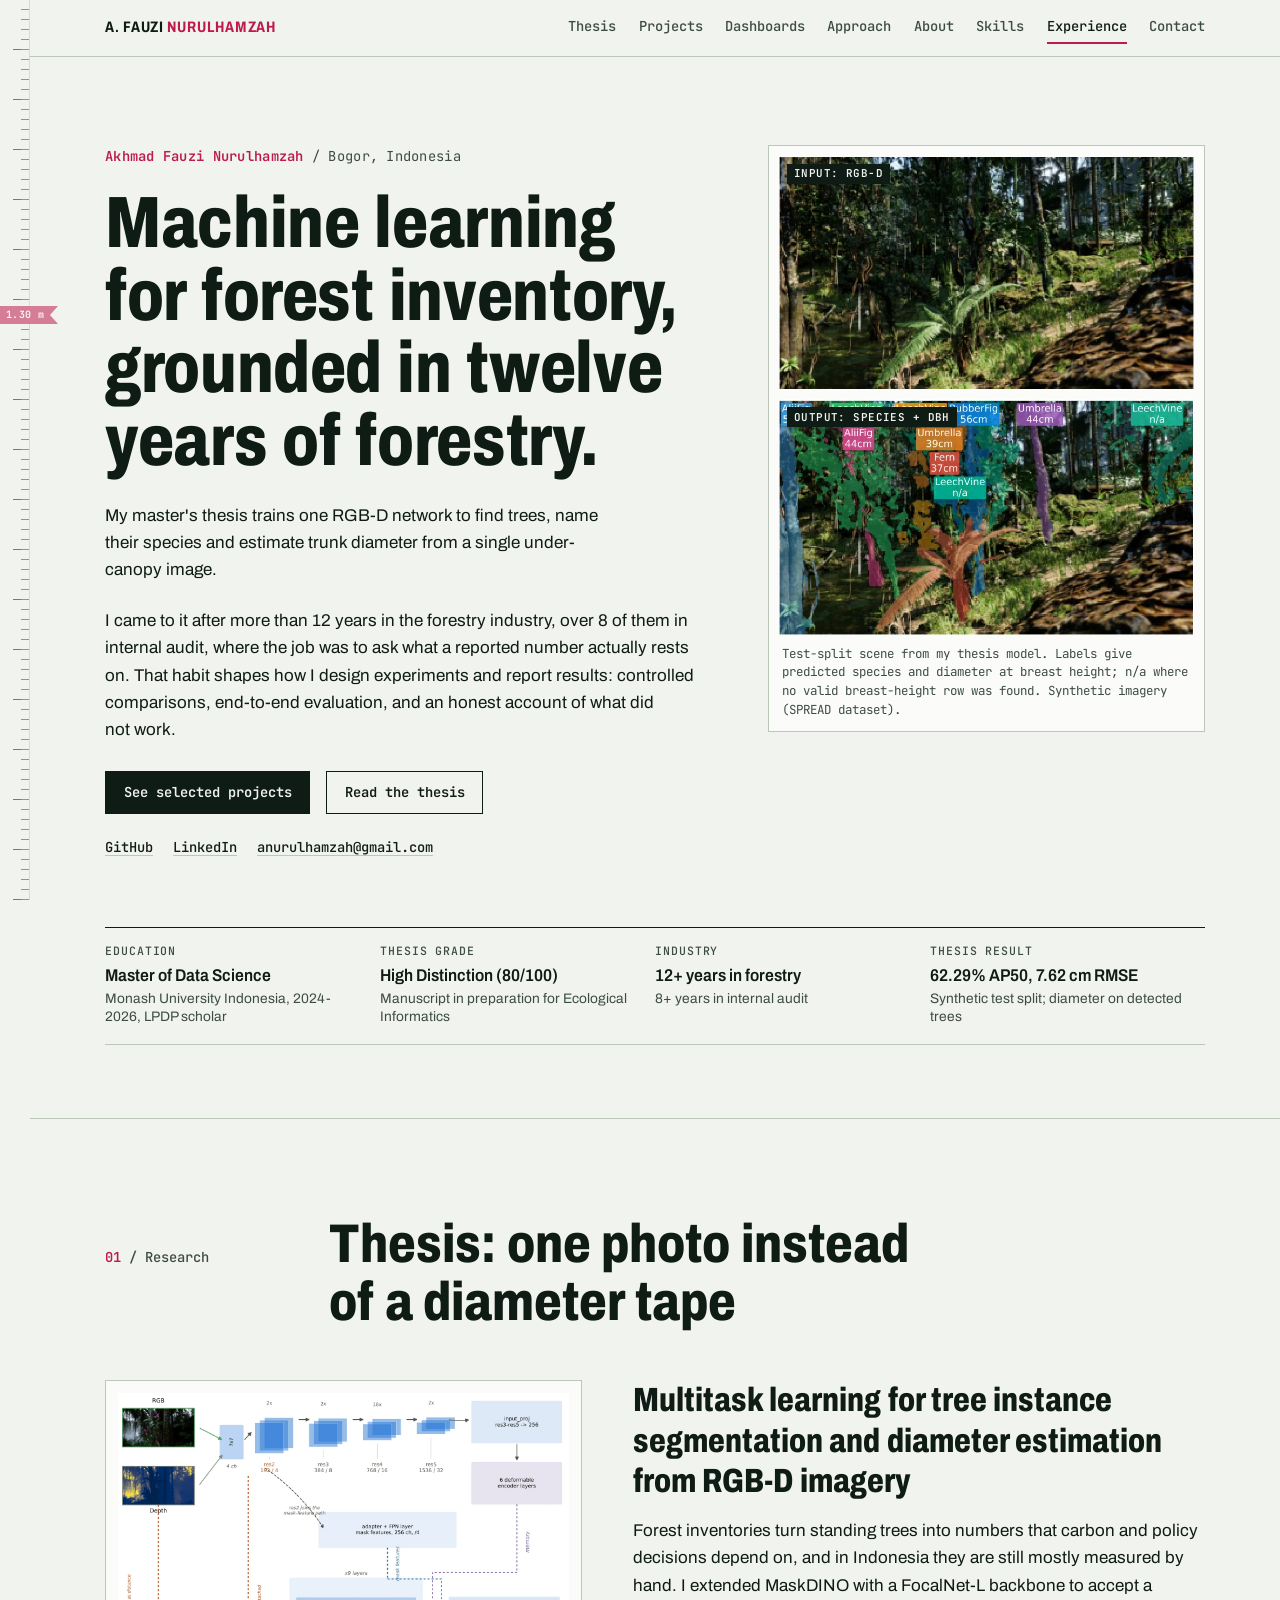
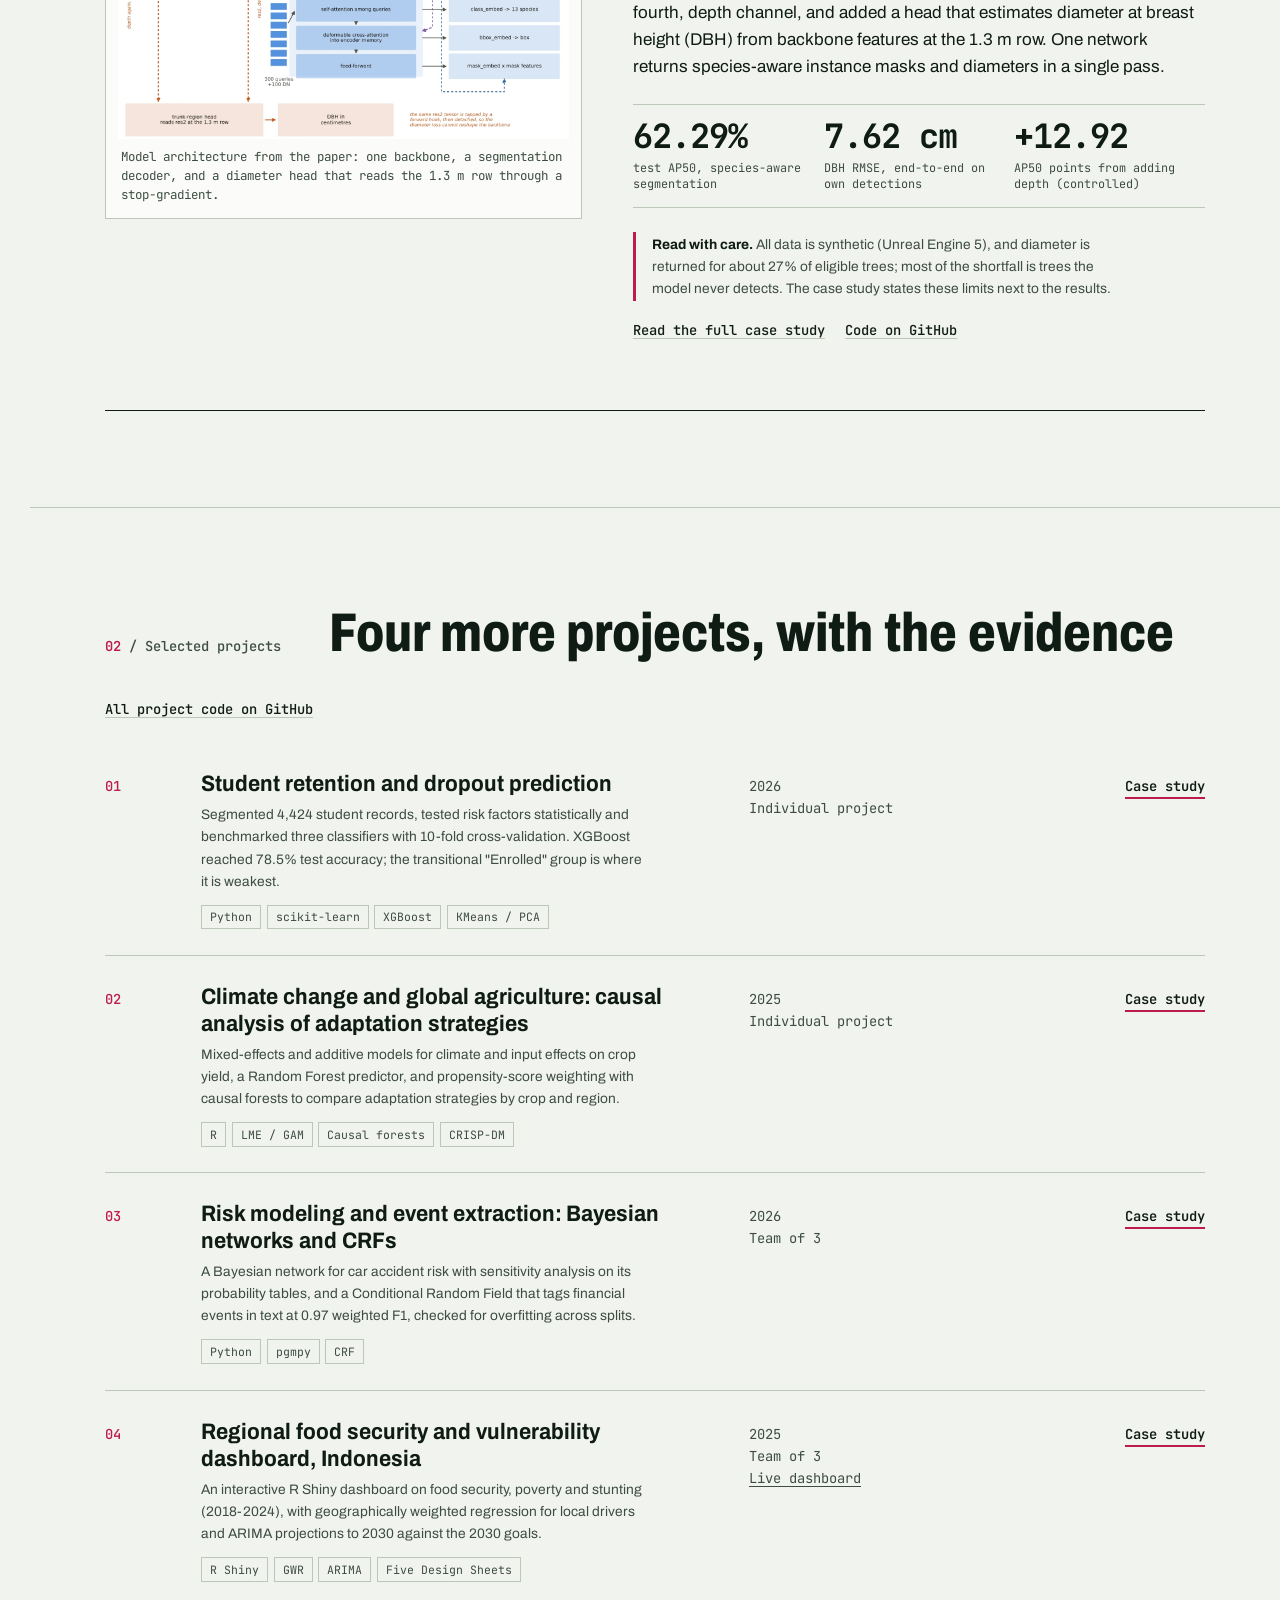
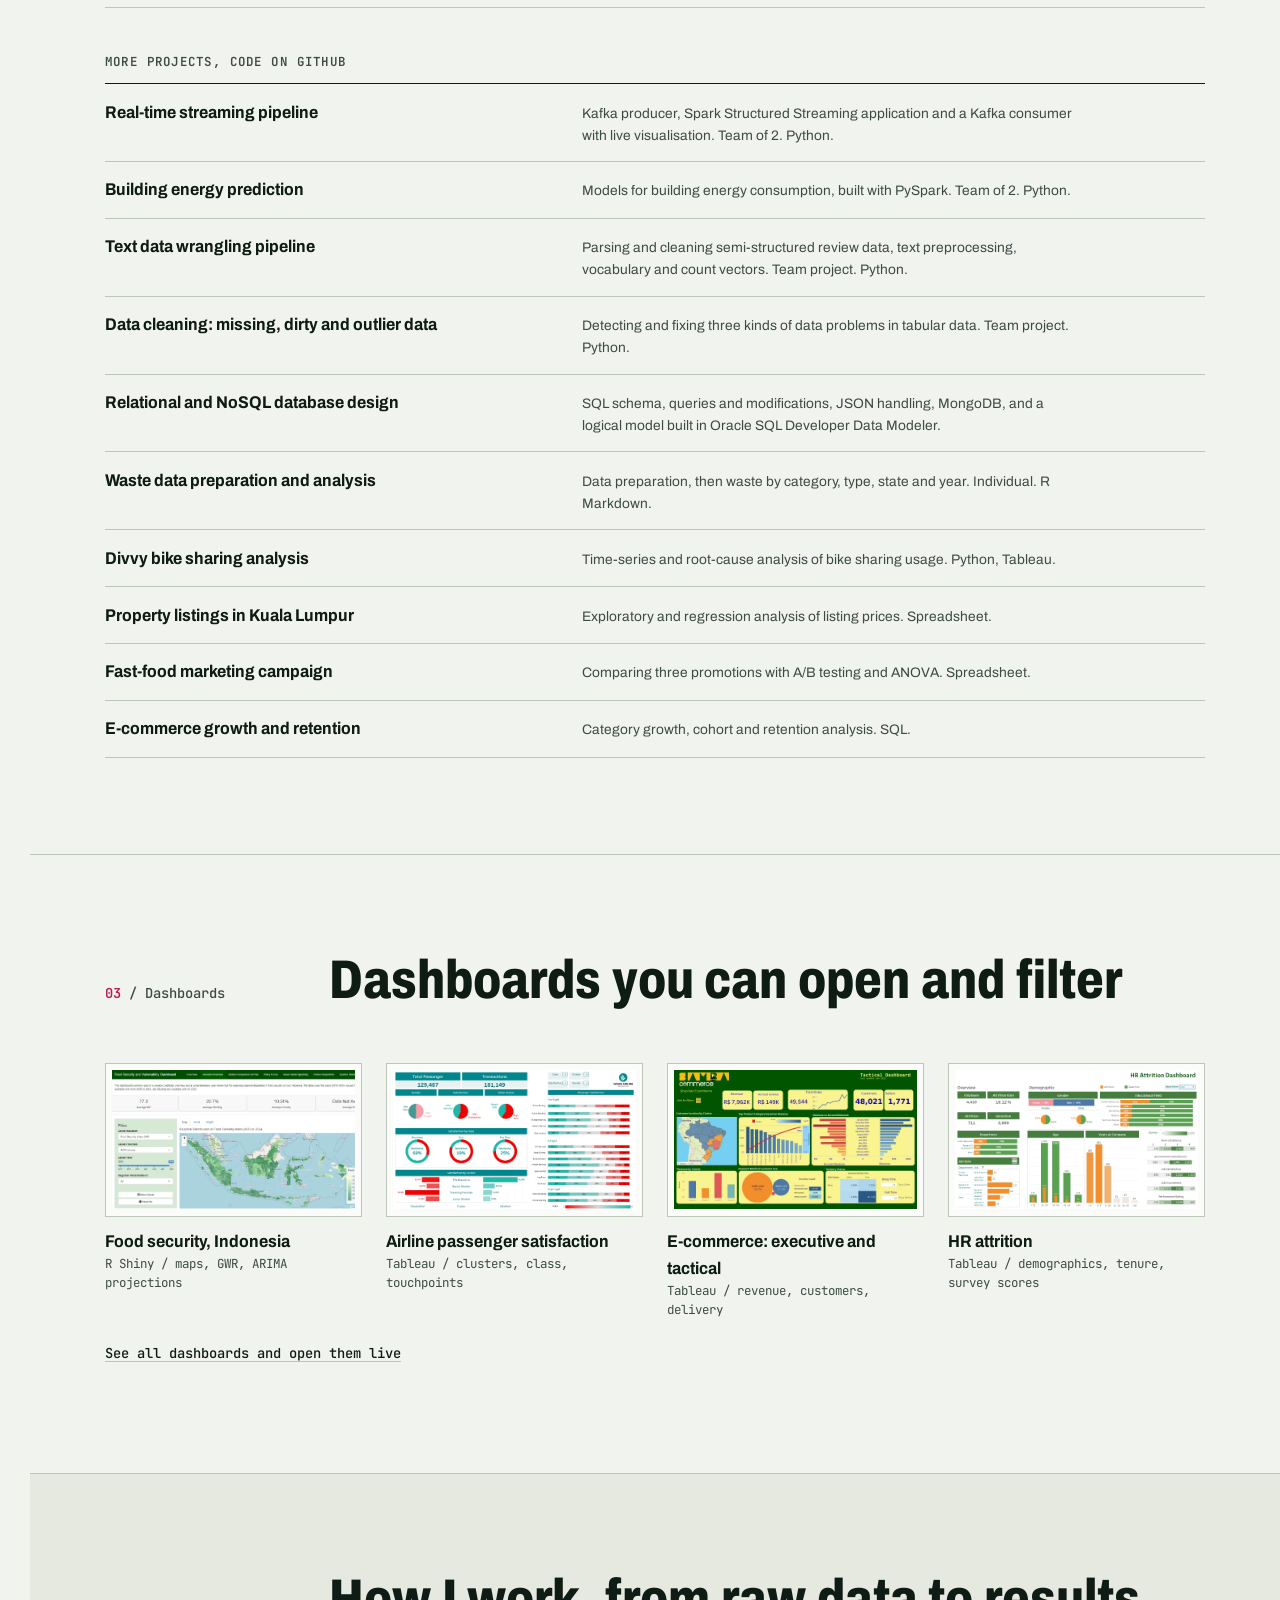
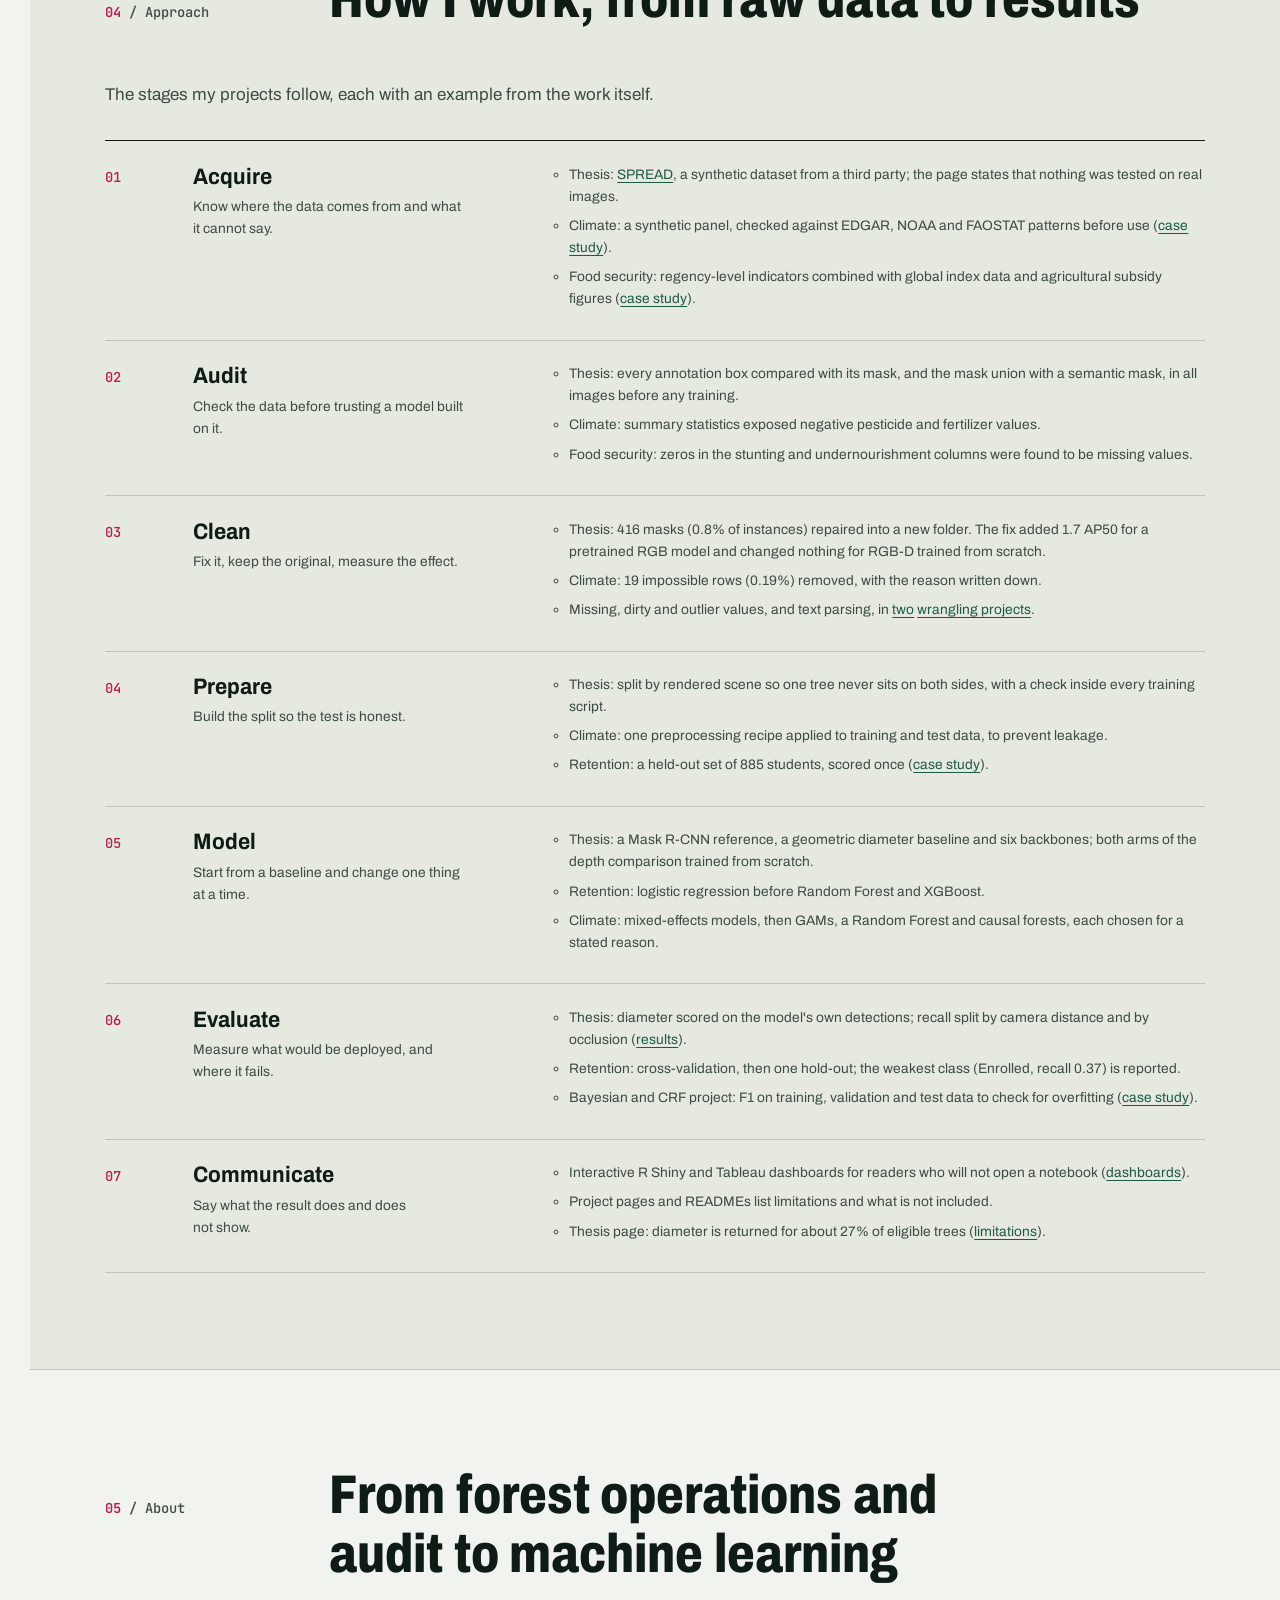
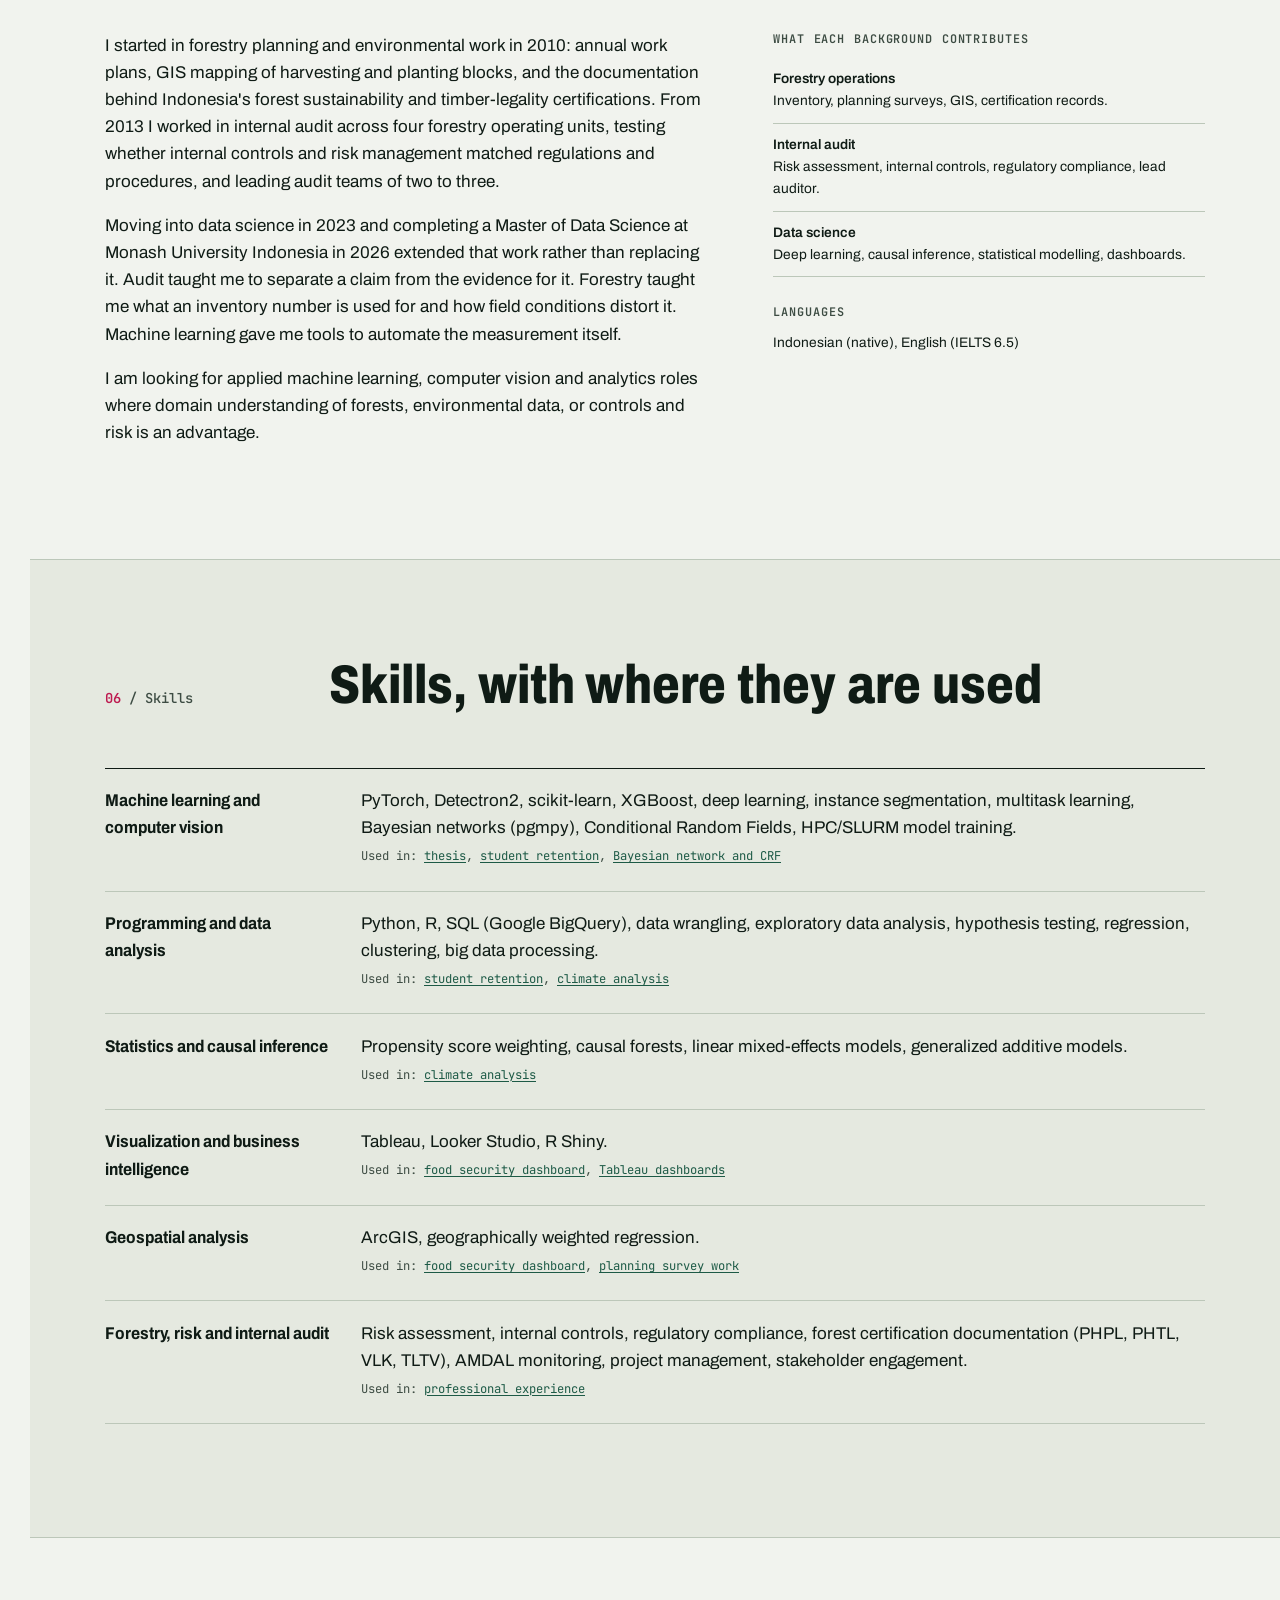
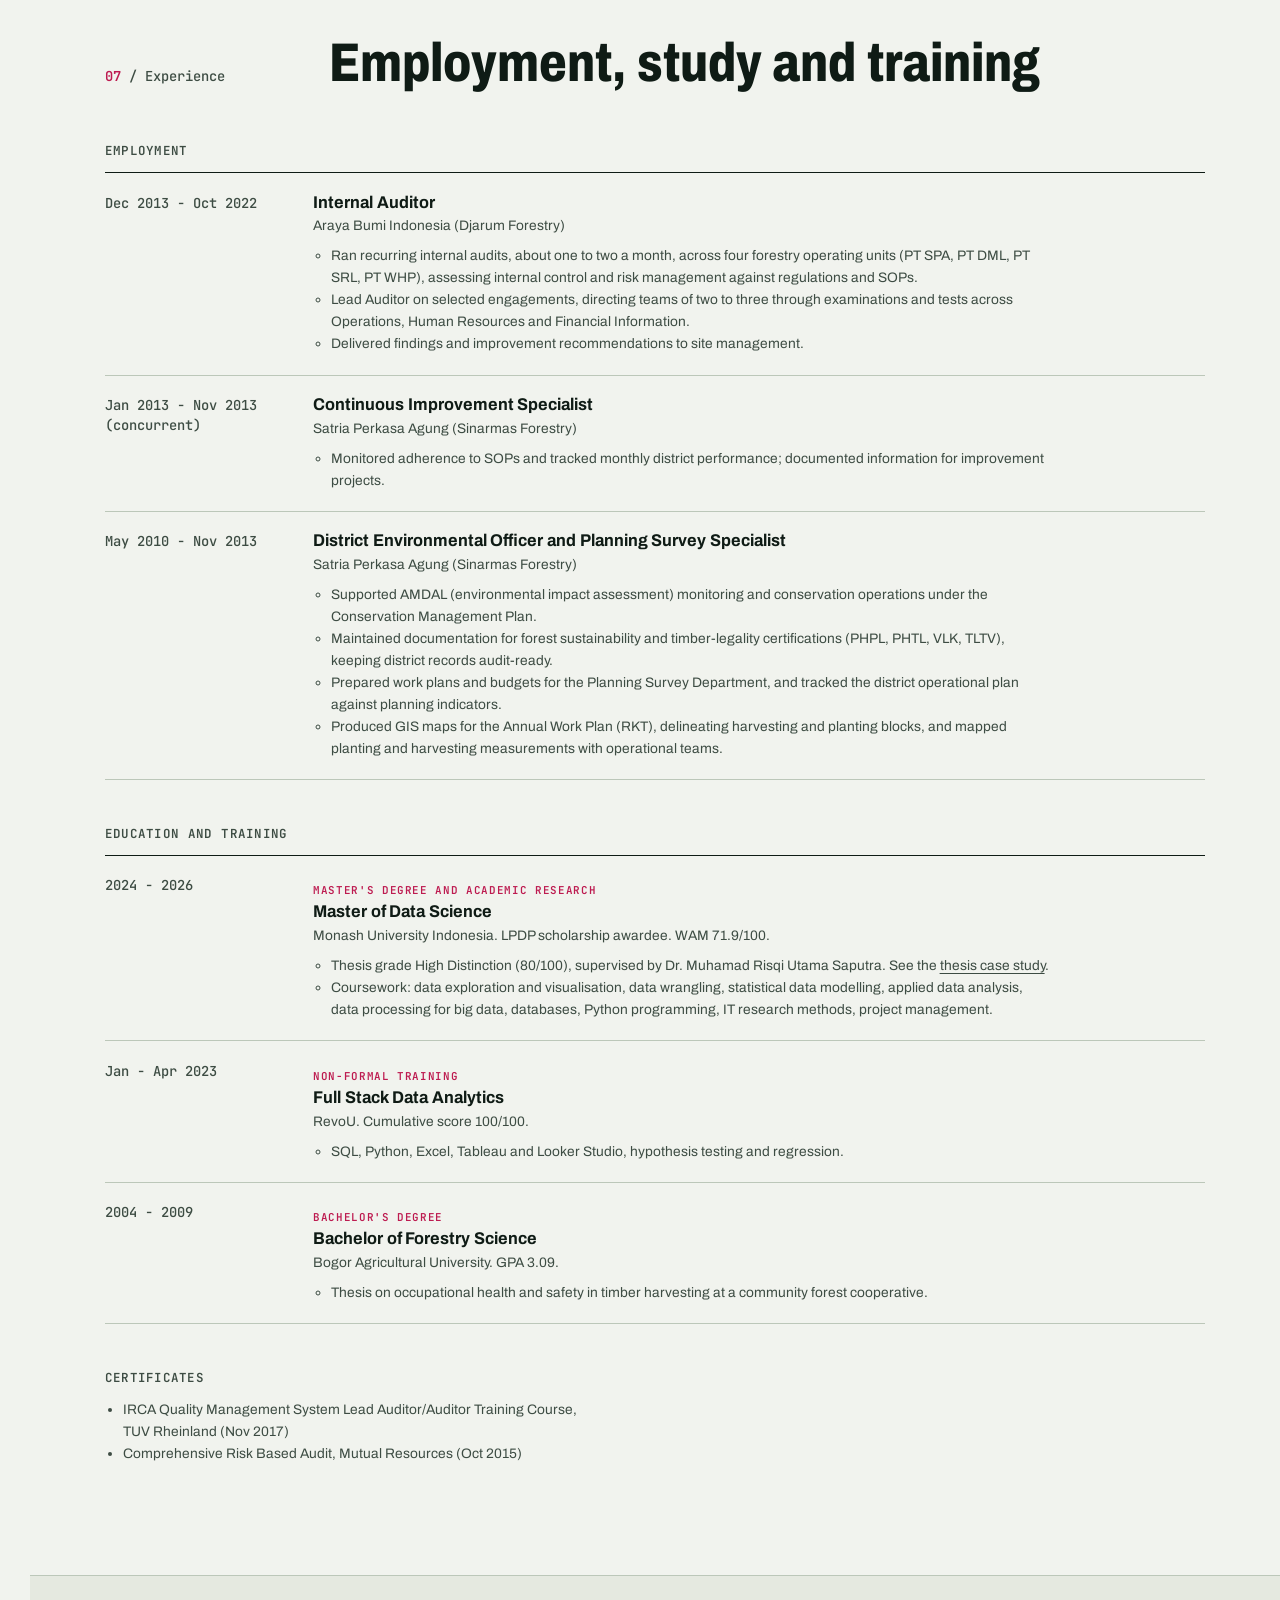
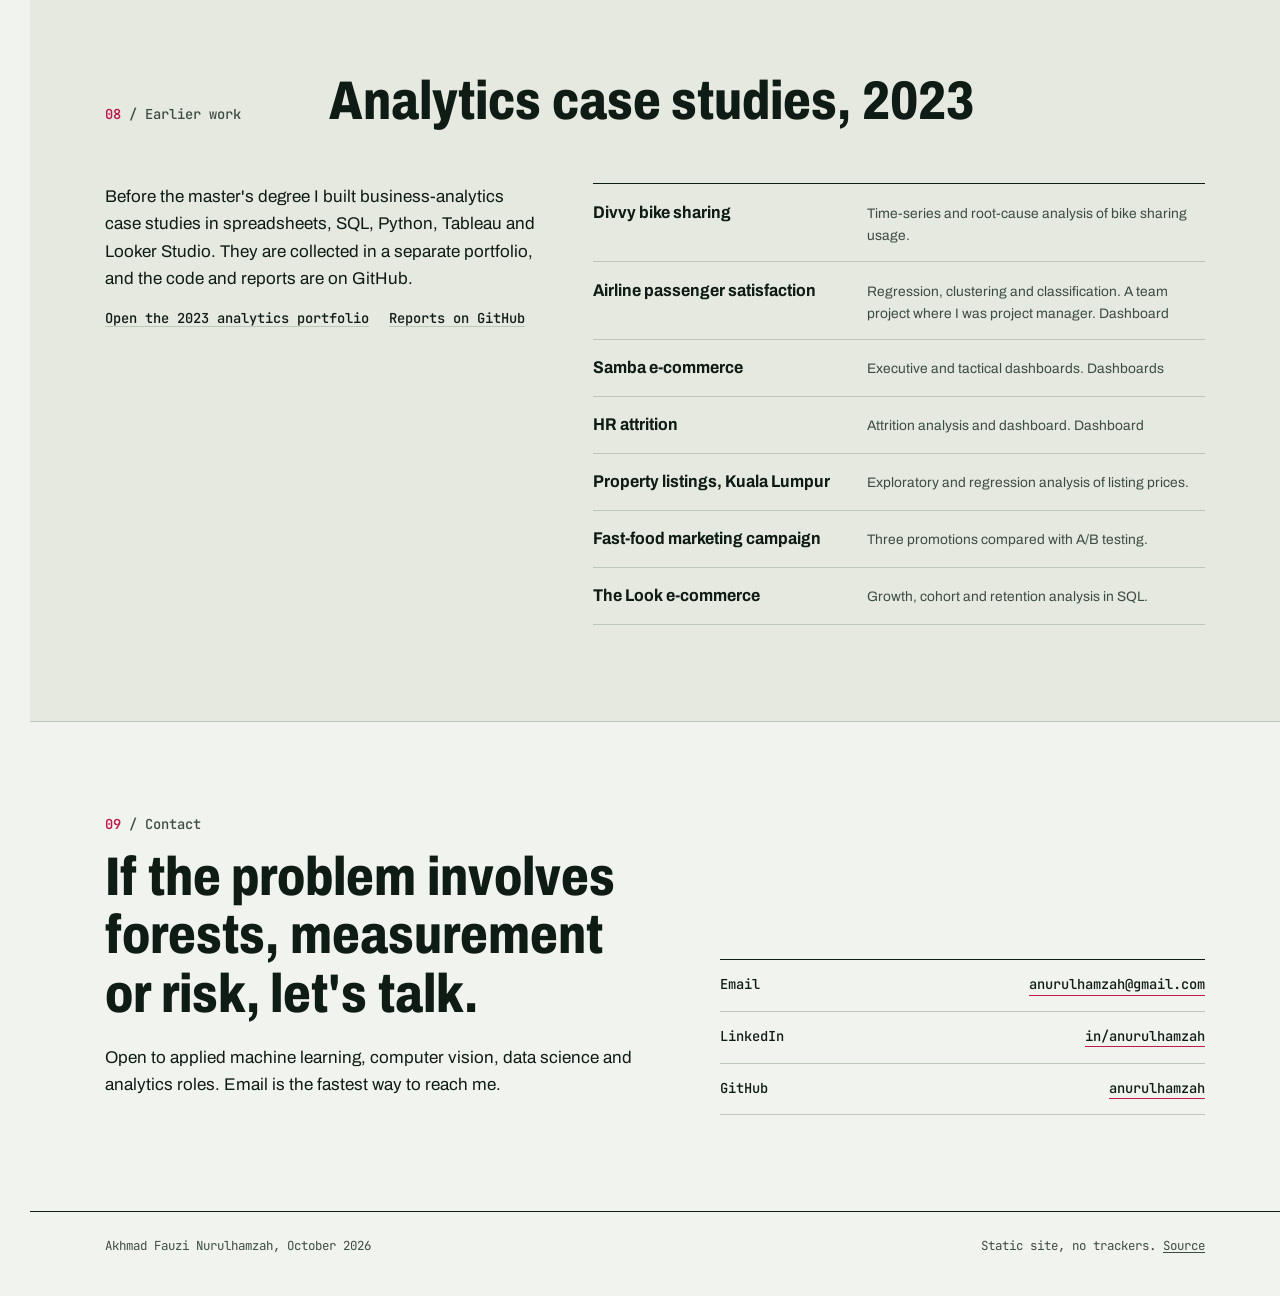
==== commit b0e8e711: "Approach now follows the real pipeline (acquire, audit, clean, prepare, model, evaluate, communicate" ====
--- a/index.html
+++ b/index.html
@@ -237,25 +237,74 @@
       <div class="wrap">
         <div class="section__head">
           <p class="section__no"><b>04</b> / Approach</p>
-          <h2 id="approach-title">How I work, shown by the thesis</h2>
-        </div>
-        <div class="approach">
-          <div>
-            <h3>Isolate the variable</h3>
-            <p>Comparing RGB with RGB-D usually mixes two effects: depth, and whether the model starts from pretrained weights. A four-channel stem cannot inherit them. With both arms pretrained, depth looks worth under one AP50 point; with both trained from scratch it is worth 12.92.</p>
-            <p class="proof">Paper, section 3.2 / <a href="projects/tree-diameter-estimation/#results">results</a></p>
-          </div>
-          <div>
-            <h3>Evaluate what would be deployed</h3>
-            <p>Diameter is scored on the model's own detections and masks, not on ground truth. Of 3,034 trees the system failed on, 3,012 were simply never detected, only 22 were misnamed. That says where to work next.</p>
-            <p class="proof">Paper, section 3.5 / <a href="projects/tree-diameter-estimation/#results">distance breakdown</a></p>
-          </div>
-          <div>
-            <h3>Report what did not work</h3>
-            <p>Raising the diameter loss weight cost roughly 5.9% in segmentation loss and gave no measurable diameter gain, so the final model keeps a constant weight. A geometric diameter baseline is reported alongside the learned head, which beats it by about a factor of two.</p>
-            <p class="proof">Paper, sections 3.4 and 3.5.1 / <a href="projects/tree-diameter-estimation/#limits">limitations</a></p>
-          </div>
-        </div>
+          <h2 id="approach-title">How I work, from raw data to results</h2>
+        </div>
+        <p class="section__intro" style="margin-bottom:2rem">The stages my projects follow, each with an example from the work itself.</p>
+        <ol class="pipe">
+          <li class="pipe__row">
+            <span class="pipe__no">01</span>
+            <div class="pipe__what"><h3>Acquire</h3><p>Know where the data comes from and what it cannot say.</p></div>
+            <ul class="pipe__proof">
+              <li>Thesis: <a href="projects/tree-diameter-estimation/#pipeline">SPREAD</a>, a synthetic dataset from a third party; the page states that nothing was tested on real images.</li>
+              <li>Climate: a synthetic panel, checked against EDGAR, NOAA and FAOSTAT patterns before use (<a href="projects/climate-causal-analysis/">case study</a>).</li>
+              <li>Food security: regency-level indicators combined with global index data and agricultural subsidy figures (<a href="projects/food-security-dashboard/">case study</a>).</li>
+            </ul>
+          </li>
+          <li class="pipe__row">
+            <span class="pipe__no">02</span>
+            <div class="pipe__what"><h3>Audit</h3><p>Check the data before trusting a model built on it.</p></div>
+            <ul class="pipe__proof">
+              <li>Thesis: every annotation box compared with its mask, and the mask union with a semantic mask, in all images before any training.</li>
+              <li>Climate: summary statistics exposed negative pesticide and fertilizer values.</li>
+              <li>Food security: zeros in the stunting and undernourishment columns were found to be missing values.</li>
+            </ul>
+          </li>
+          <li class="pipe__row">
+            <span class="pipe__no">03</span>
+            <div class="pipe__what"><h3>Clean</h3><p>Fix it, keep the original, measure the effect.</p></div>
+            <ul class="pipe__proof">
+              <li>Thesis: 416 masks (0.8% of instances) repaired into a new folder. The fix added 1.7 AP50 for a pretrained RGB model and changed nothing for RGB-D trained from scratch.</li>
+              <li>Climate: 19 impossible rows (0.19%) removed, with the reason written down.</li>
+              <li>Missing, dirty and outlier values, and text parsing, in <a href="https://github.com/anurulhamzah/data-analytics-projects/tree/main/data-cleaning-missing-dirty-outlier">two</a> <a href="https://github.com/anurulhamzah/data-analytics-projects/tree/main/text-data-wrangling-pipeline">wrangling projects</a>.</li>
+            </ul>
+          </li>
+          <li class="pipe__row">
+            <span class="pipe__no">04</span>
+            <div class="pipe__what"><h3>Prepare</h3><p>Build the split so the test is honest.</p></div>
+            <ul class="pipe__proof">
+              <li>Thesis: split by rendered scene so one tree never sits on both sides, with a check inside every training script.</li>
+              <li>Climate: one preprocessing recipe applied to training and test data, to prevent leakage.</li>
+              <li>Retention: a held-out set of 885 students, scored once (<a href="projects/student-retention/">case study</a>).</li>
+            </ul>
+          </li>
+          <li class="pipe__row">
+            <span class="pipe__no">05</span>
+            <div class="pipe__what"><h3>Model</h3><p>Start from a baseline and change one thing at a time.</p></div>
+            <ul class="pipe__proof">
+              <li>Thesis: a Mask R-CNN reference, a geometric diameter baseline and six backbones; both arms of the depth comparison trained from scratch.</li>
+              <li>Retention: logistic regression before Random Forest and XGBoost.</li>
+              <li>Climate: mixed-effects models, then GAMs, a Random Forest and causal forests, each chosen for a stated reason.</li>
+            </ul>
+          </li>
+          <li class="pipe__row">
+            <span class="pipe__no">06</span>
+            <div class="pipe__what"><h3>Evaluate</h3><p>Measure what would be deployed, and where it fails.</p></div>
+            <ul class="pipe__proof">
+              <li>Thesis: diameter scored on the model's own detections; recall split by camera distance and by occlusion (<a href="projects/tree-diameter-estimation/#results">results</a>).</li>
+              <li>Retention: cross-validation, then one hold-out; the weakest class (Enrolled, recall 0.37) is reported.</li>
+              <li>Bayesian and CRF project: F1 on training, validation and test data to check for overfitting (<a href="projects/bayesian-network-crf/">case study</a>).</li>
+            </ul>
+          </li>
+          <li class="pipe__row">
+            <span class="pipe__no">07</span>
+            <div class="pipe__what"><h3>Communicate</h3><p>Say what the result does and does not show.</p></div>
+            <ul class="pipe__proof">
+              <li>Interactive R Shiny and Tableau dashboards for readers who will not open a notebook (<a href="dashboards/">dashboards</a>).</li>
+              <li>Project pages and READMEs list limitations and what is not included.</li>
+              <li>Thesis page: diameter is returned for about 27% of eligible trees (<a href="projects/tree-diameter-estimation/#limits">limitations</a>).</li>
+            </ul>
+          </li>
+        </ol>
       </div>
     </section>
 
--- a/assets/css/style.css
+++ b/assets/css/style.css
@@ -416,3 +416,25 @@
 .paper__head .more li { grid-template-columns: minmax(0, 1fr); }
 @media (min-width: 640px) { .paper__head .more li { grid-template-columns: minmax(0, 3fr) minmax(0, 2fr); } }
 .paper__head .dash__note { margin-top: 1rem; }
+
+/* approach: the pipeline */
+.pipe { list-style: none; margin: 0; padding: 0; border-top: 1px solid var(--ink); }
+.pipe__row { display: grid; gap: 0.75rem 2rem; grid-template-columns: minmax(0, 1fr); padding: 1.4rem 0; border-bottom: 1px solid var(--rule); }
+@media (min-width: 900px) { .pipe__row { grid-template-columns: 3.5rem minmax(0, 4fr) minmax(0, 8fr); align-items: start; } }
+.pipe__row > * { min-width: 0; }
+.pipe__no { font: 500 var(--step--1)/1.3 var(--font-mono); color: var(--tape); padding-top: 0.35rem; }
+.pipe__what h3 { margin-bottom: 0.35rem; }
+.pipe__what p { margin: 0; color: var(--ink-2); font-size: var(--step--1); max-width: 34ch; }
+.pipe__proof { margin: 0; padding-left: 1.1rem; font-size: var(--step--1); color: var(--ink-2); }
+.pipe__proof li { margin-bottom: 0.45rem; max-width: 80ch; }
+.pipe__proof a { color: var(--canopy); }
+
+/* tables with prose cells */
+.datatable--text { max-width: none; }
+.datatable--text th, .datatable--text td { text-align: left; vertical-align: top; line-height: 1.55; }
+.datatable--text { font-family: var(--font-sans); font-size: var(--step--1); }
+.datatable--text th, .datatable--text caption { font-family: var(--font-mono); }
+.datatable--text td:nth-child(2) { color: var(--ink); max-width: 62ch; }
+.datatable--text td:first-child, .datatable--text th:first-child { white-space: nowrap; padding-left: 0; }
+.datatable--text td:last-child { font: 400 0.74rem/1.7 var(--font-mono); color: var(--ink-2); min-width: 15rem; }
+.datatable--text code { background: none; padding: 0; display: block; }
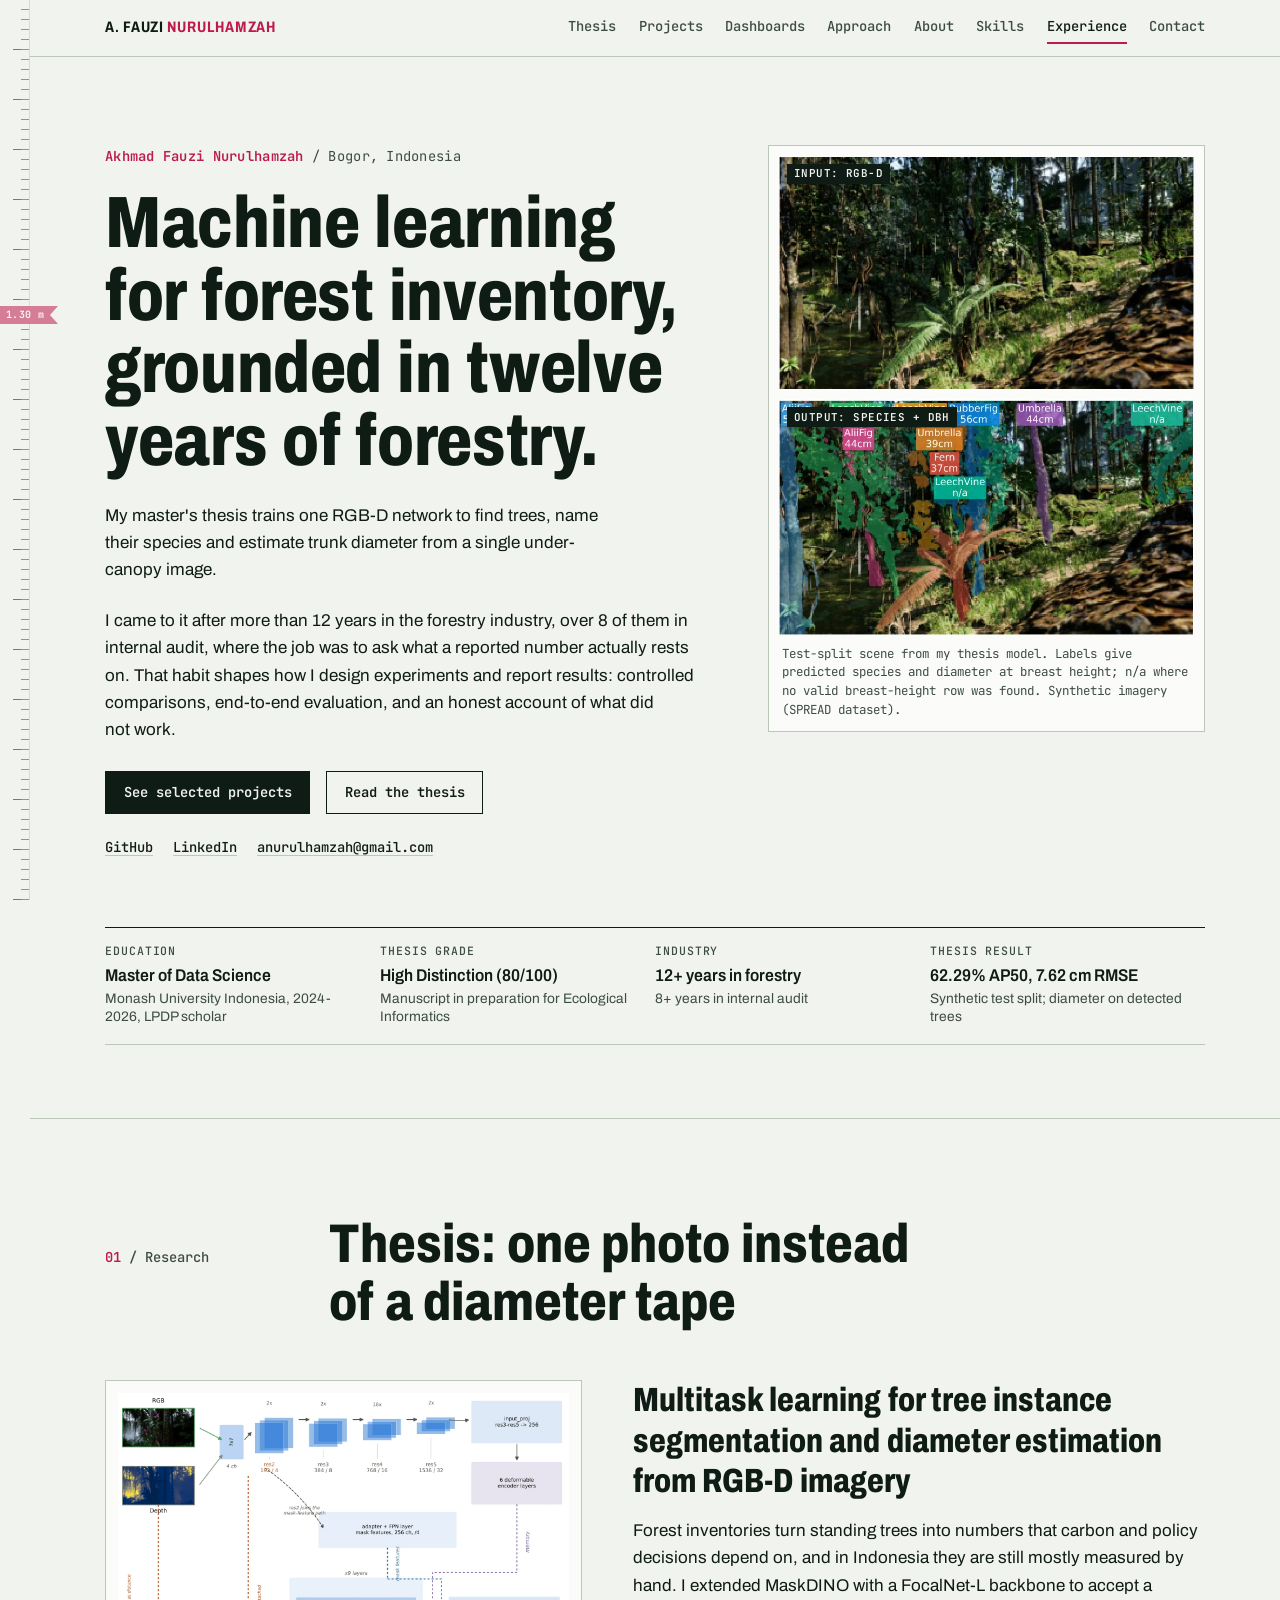
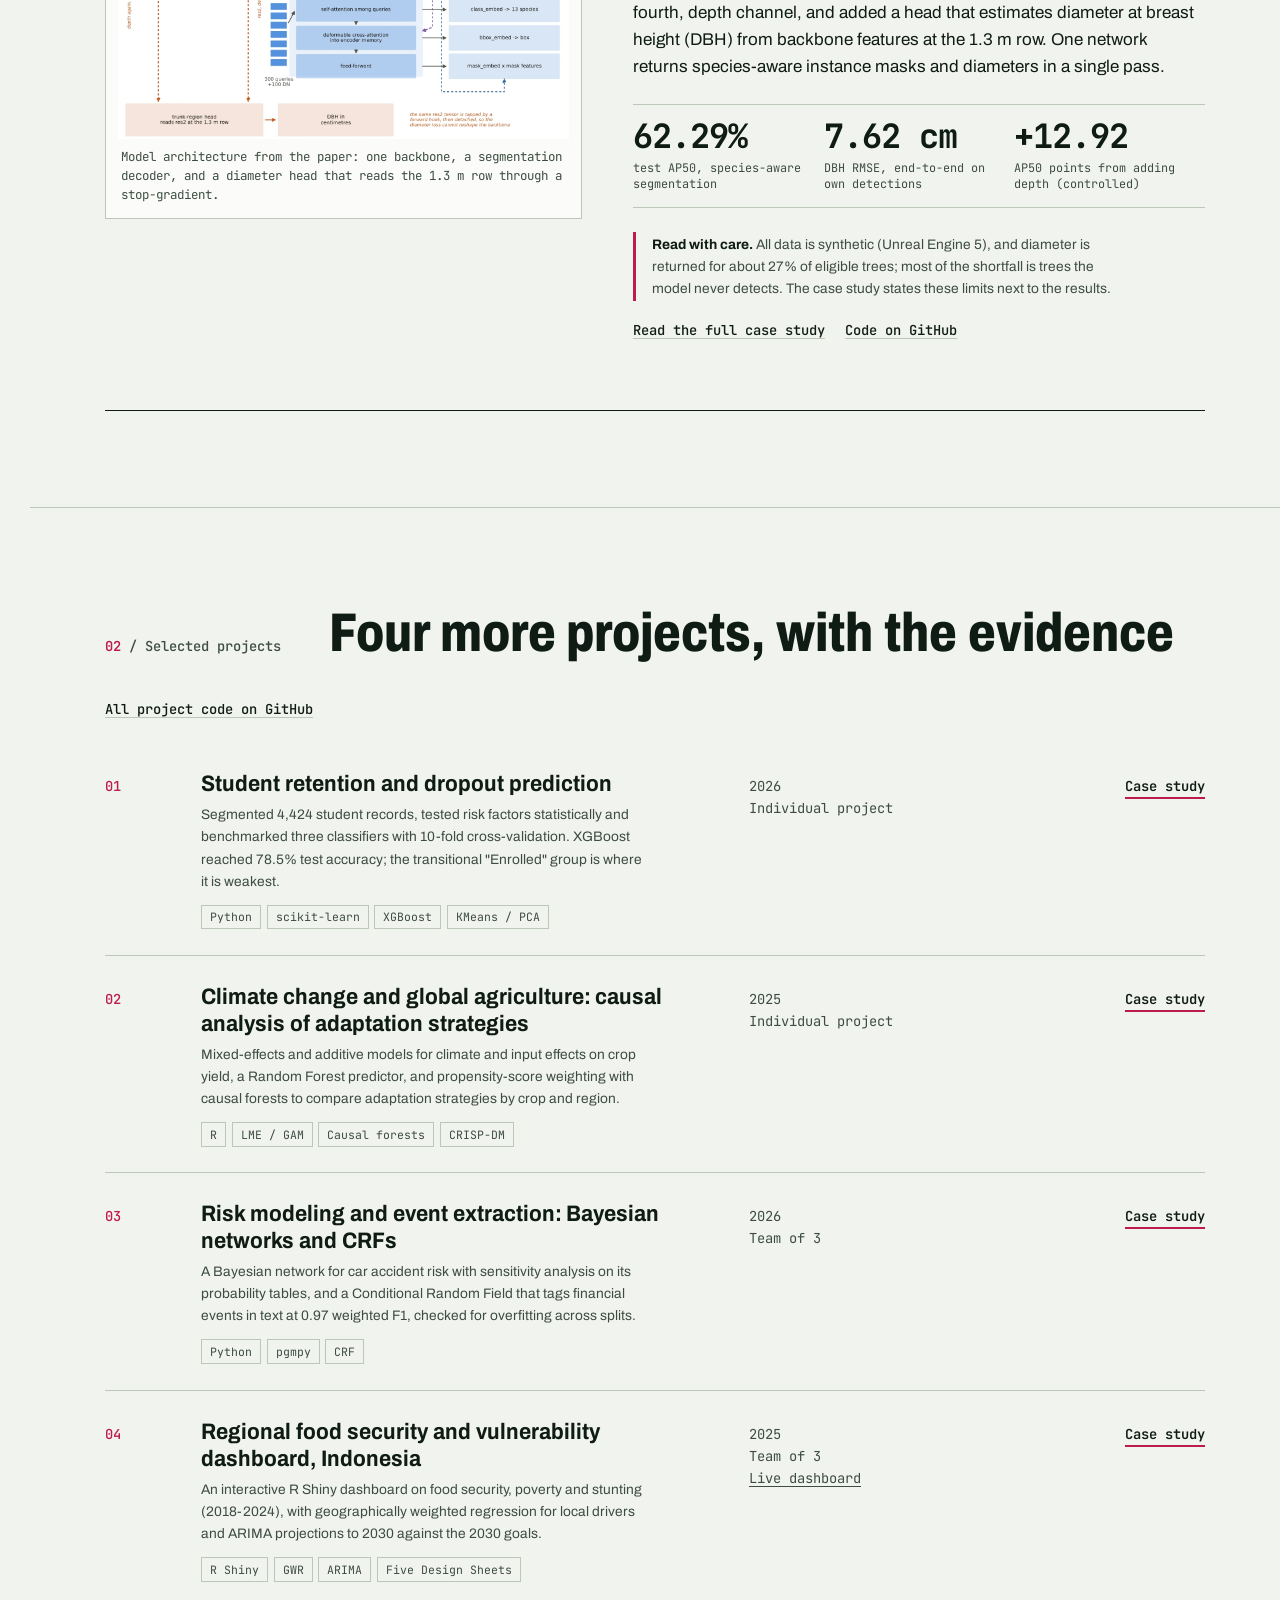
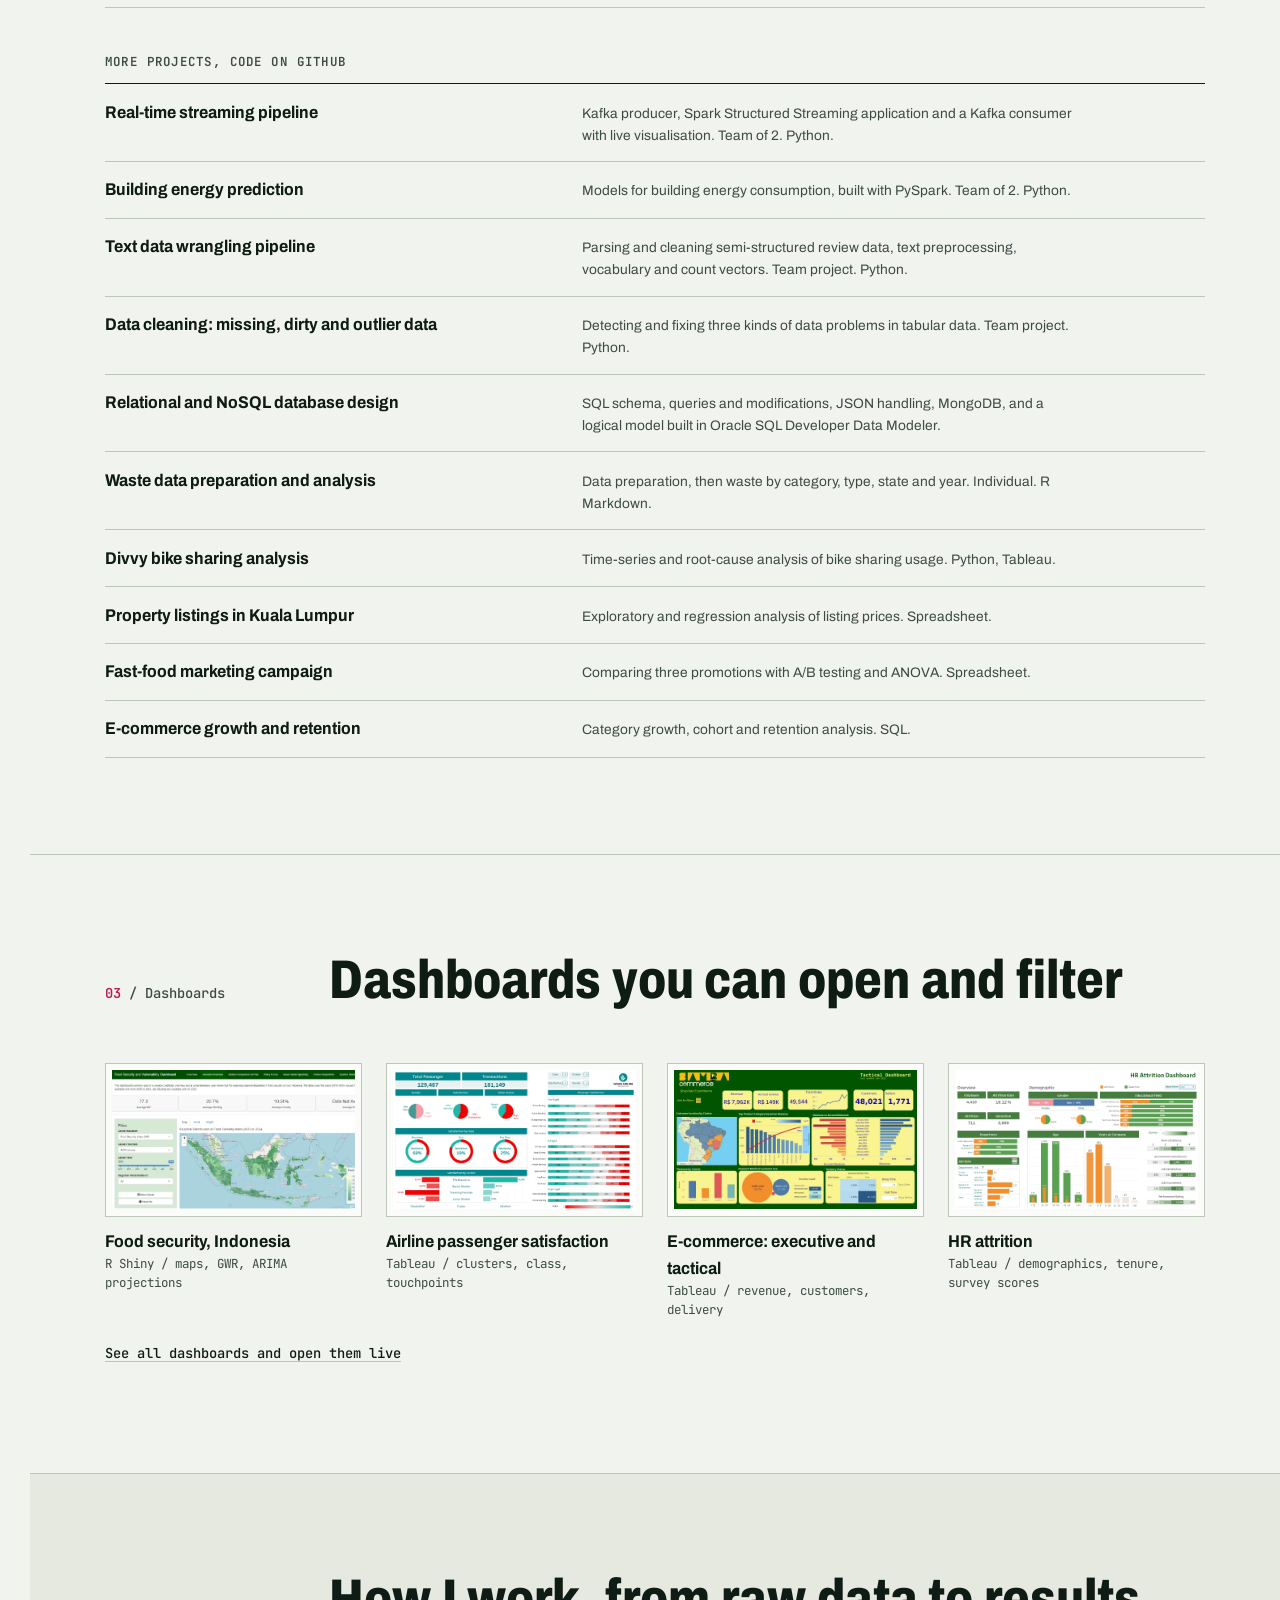
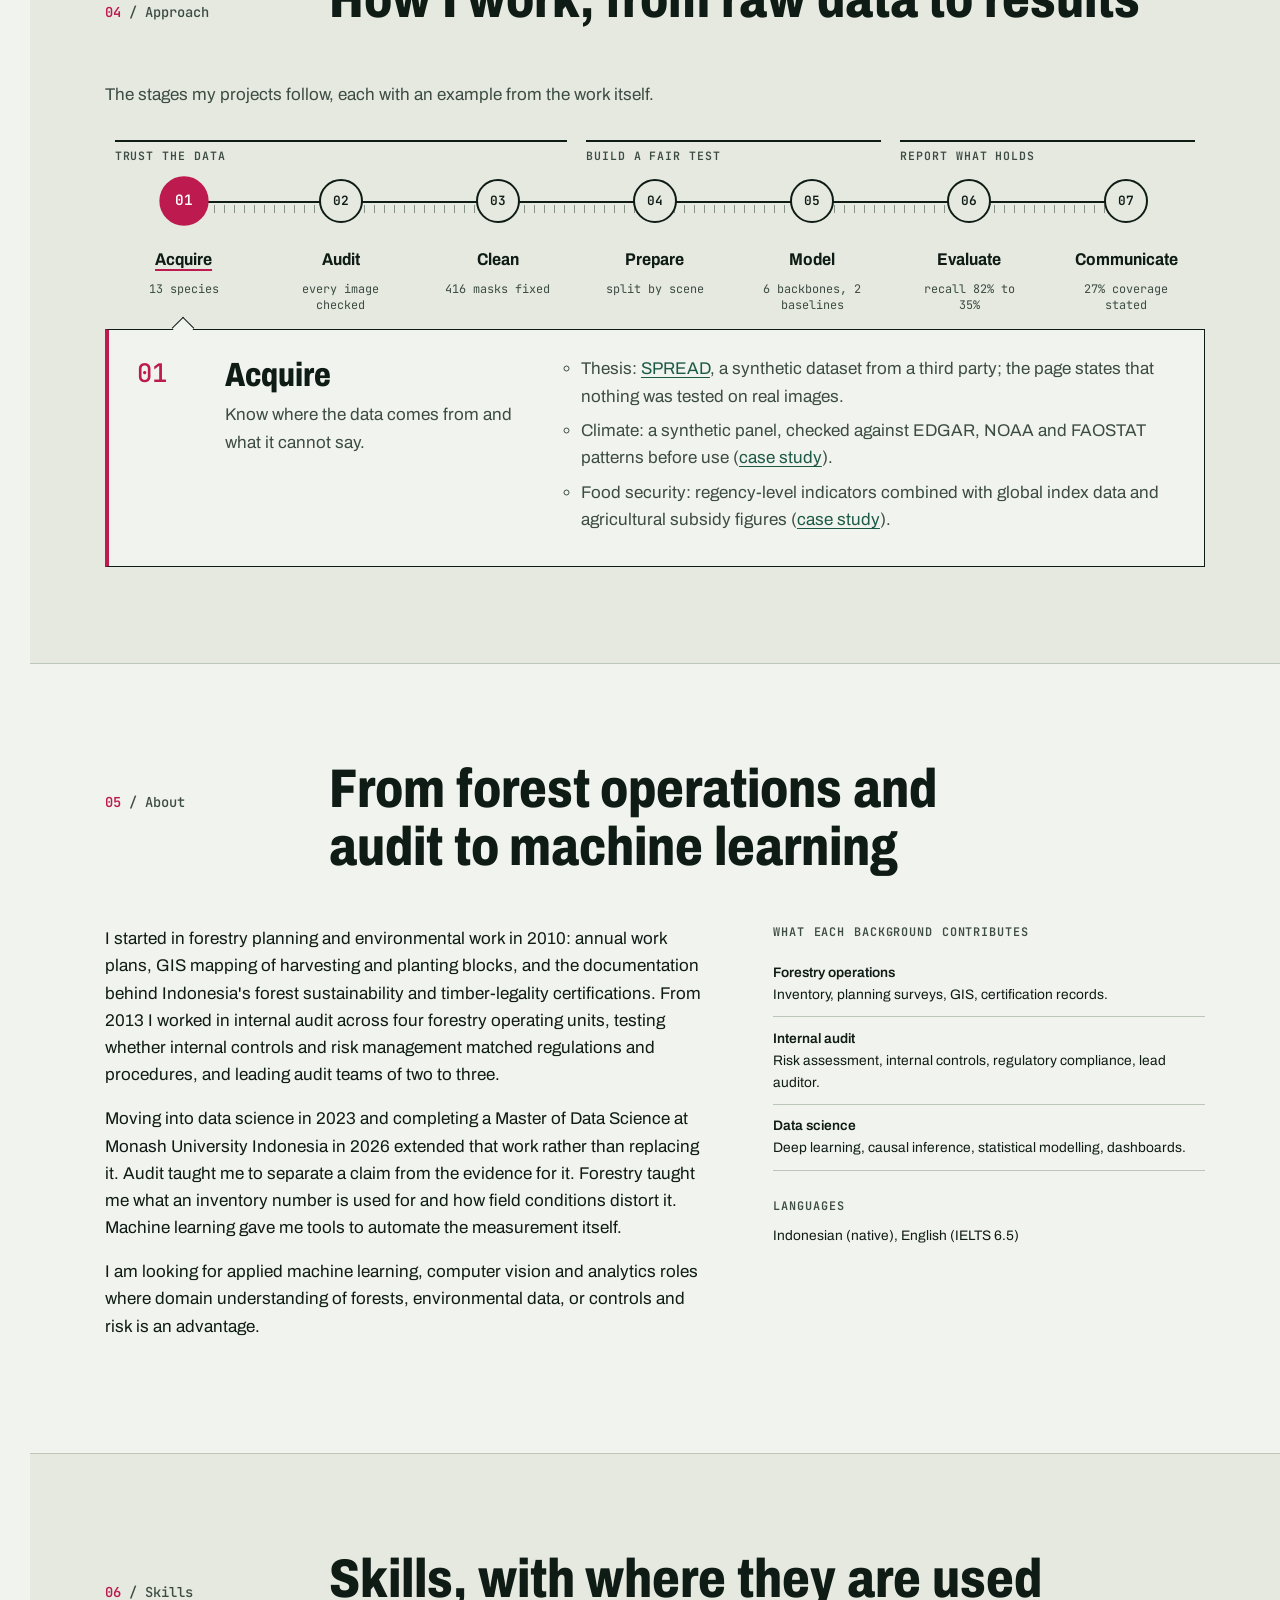
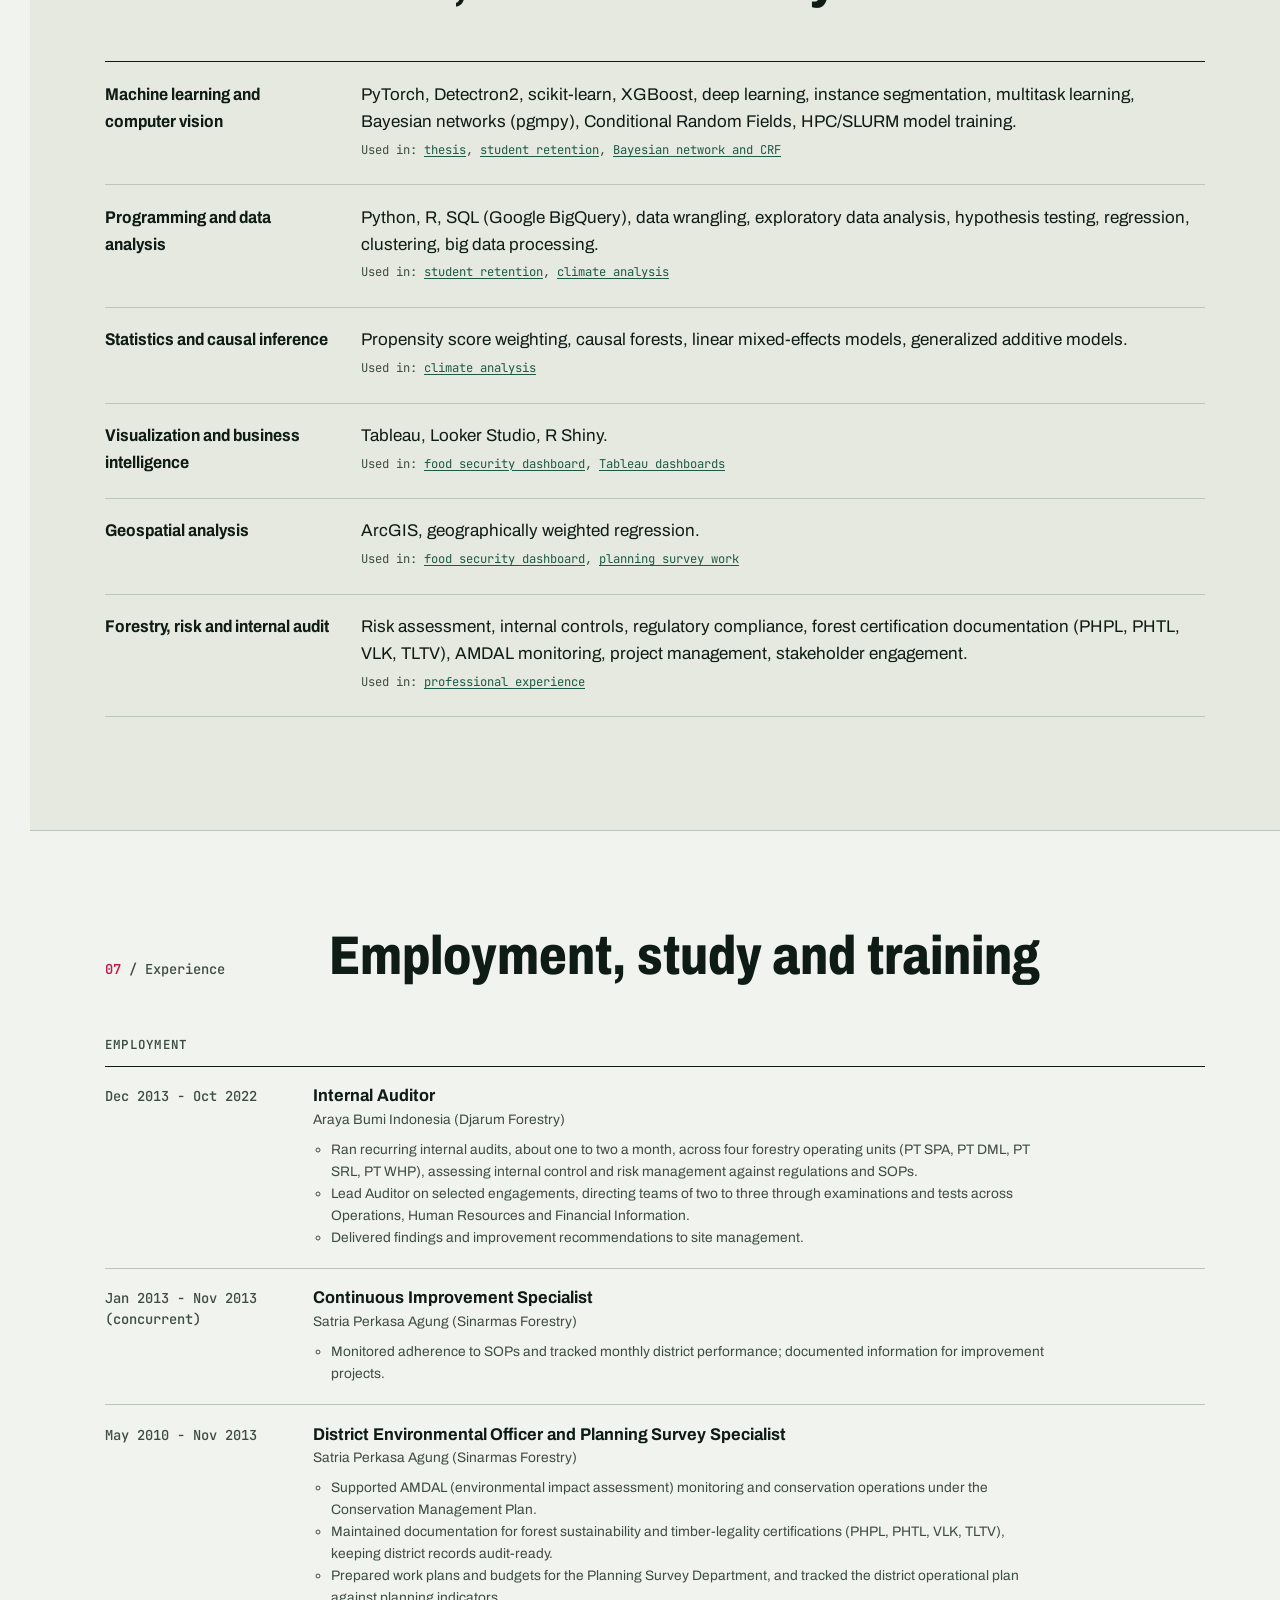
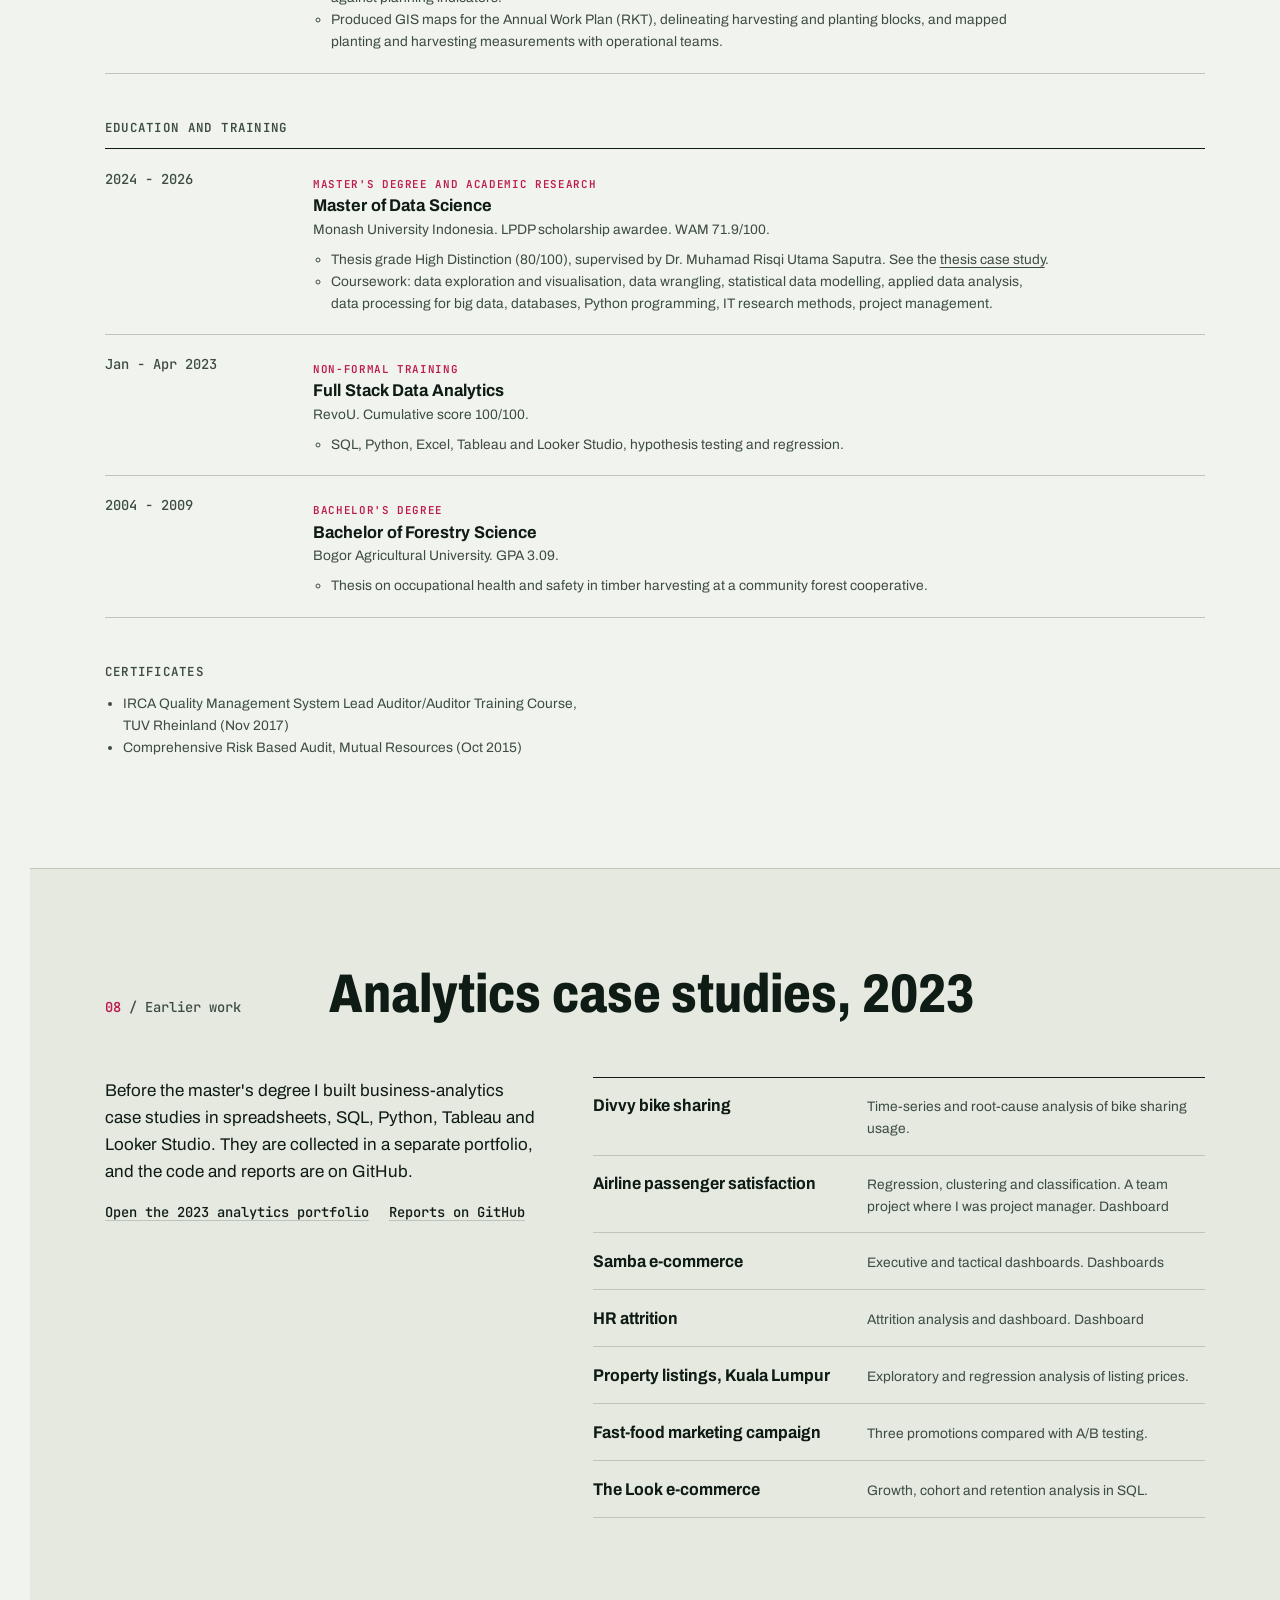
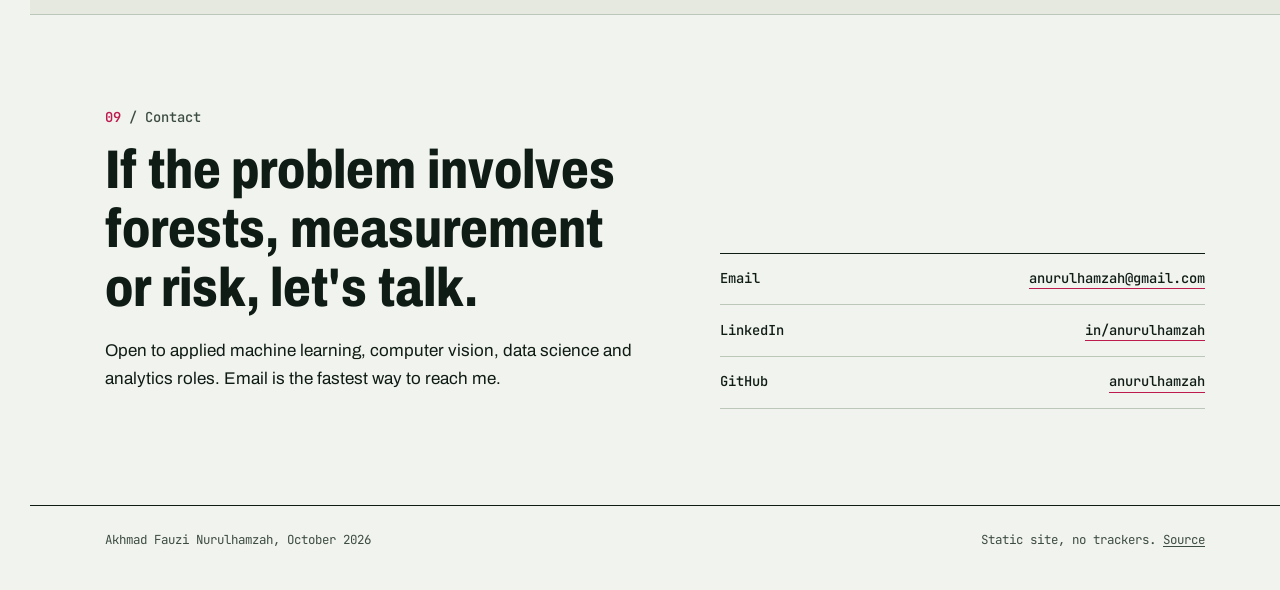
==== commit 3031f61a: "Approach: interactive pipeline rail with three phases, key figures and keyboard support Seven statio" ====
--- a/index.html
+++ b/index.html
@@ -240,8 +240,24 @@
           <h2 id="approach-title">How I work, from raw data to results</h2>
         </div>
         <p class="section__intro" style="margin-bottom:2rem">The stages my projects follow, each with an example from the work itself.</p>
-        <ol class="pipe">
-          <li class="pipe__row">
+        <div class="flow7" data-flow>
+          <div class="flow7__groups" aria-hidden="true">
+            <span style="grid-column:1 / 4">Trust the data</span>
+            <span style="grid-column:4 / 6">Build a fair test</span>
+            <span style="grid-column:6 / 8">Report what holds</span>
+          </div>
+          <div class="flow7__rail" role="tablist" aria-label="Stages of my workflow">
+            <button type="button" role="tab" id="tab-pipe-1" aria-controls="pipe-1" aria-selected="true" tabindex="0" class="flow7__stop"><span class="flow7__dot">01</span><span class="flow7__name">Acquire</span><span class="flow7__fig">13 species</span></button>
+            <button type="button" role="tab" id="tab-pipe-2" aria-controls="pipe-2" aria-selected="false" tabindex="-1" class="flow7__stop"><span class="flow7__dot">02</span><span class="flow7__name">Audit</span><span class="flow7__fig">every image checked</span></button>
+            <button type="button" role="tab" id="tab-pipe-3" aria-controls="pipe-3" aria-selected="false" tabindex="-1" class="flow7__stop"><span class="flow7__dot">03</span><span class="flow7__name">Clean</span><span class="flow7__fig">416 masks fixed</span></button>
+            <button type="button" role="tab" id="tab-pipe-4" aria-controls="pipe-4" aria-selected="false" tabindex="-1" class="flow7__stop"><span class="flow7__dot">04</span><span class="flow7__name">Prepare</span><span class="flow7__fig">split by scene</span></button>
+            <button type="button" role="tab" id="tab-pipe-5" aria-controls="pipe-5" aria-selected="false" tabindex="-1" class="flow7__stop"><span class="flow7__dot">05</span><span class="flow7__name">Model</span><span class="flow7__fig">6 backbones, 2 baselines</span></button>
+            <button type="button" role="tab" id="tab-pipe-6" aria-controls="pipe-6" aria-selected="false" tabindex="-1" class="flow7__stop"><span class="flow7__dot">06</span><span class="flow7__name">Evaluate</span><span class="flow7__fig">recall 82% to 35%</span></button>
+            <button type="button" role="tab" id="tab-pipe-7" aria-controls="pipe-7" aria-selected="false" tabindex="-1" class="flow7__stop"><span class="flow7__dot">07</span><span class="flow7__name">Communicate</span><span class="flow7__fig">27% coverage stated</span></button>
+          </div>
+        </div>
+        <ol class="pipe" data-pipe>
+          <li class="pipe__row is-active" id="pipe-1" role="tabpanel" aria-labelledby="tab-pipe-1">
             <span class="pipe__no">01</span>
             <div class="pipe__what"><h3>Acquire</h3><p>Know where the data comes from and what it cannot say.</p></div>
             <ul class="pipe__proof">
@@ -250,7 +266,7 @@
               <li>Food security: regency-level indicators combined with global index data and agricultural subsidy figures (<a href="projects/food-security-dashboard/">case study</a>).</li>
             </ul>
           </li>
-          <li class="pipe__row">
+          <li class="pipe__row" id="pipe-2" role="tabpanel" aria-labelledby="tab-pipe-2">
             <span class="pipe__no">02</span>
             <div class="pipe__what"><h3>Audit</h3><p>Check the data before trusting a model built on it.</p></div>
             <ul class="pipe__proof">
@@ -259,7 +275,7 @@
               <li>Food security: zeros in the stunting and undernourishment columns were found to be missing values.</li>
             </ul>
           </li>
-          <li class="pipe__row">
+          <li class="pipe__row" id="pipe-3" role="tabpanel" aria-labelledby="tab-pipe-3">
             <span class="pipe__no">03</span>
             <div class="pipe__what"><h3>Clean</h3><p>Fix it, keep the original, measure the effect.</p></div>
             <ul class="pipe__proof">
@@ -268,7 +284,7 @@
               <li>Missing, dirty and outlier values, and text parsing, in <a href="https://github.com/anurulhamzah/data-analytics-projects/tree/main/data-cleaning-missing-dirty-outlier">two</a> <a href="https://github.com/anurulhamzah/data-analytics-projects/tree/main/text-data-wrangling-pipeline">wrangling projects</a>.</li>
             </ul>
           </li>
-          <li class="pipe__row">
+          <li class="pipe__row" id="pipe-4" role="tabpanel" aria-labelledby="tab-pipe-4">
             <span class="pipe__no">04</span>
             <div class="pipe__what"><h3>Prepare</h3><p>Build the split so the test is honest.</p></div>
             <ul class="pipe__proof">
@@ -277,7 +293,7 @@
               <li>Retention: a held-out set of 885 students, scored once (<a href="projects/student-retention/">case study</a>).</li>
             </ul>
           </li>
-          <li class="pipe__row">
+          <li class="pipe__row" id="pipe-5" role="tabpanel" aria-labelledby="tab-pipe-5">
             <span class="pipe__no">05</span>
             <div class="pipe__what"><h3>Model</h3><p>Start from a baseline and change one thing at a time.</p></div>
             <ul class="pipe__proof">
@@ -286,7 +302,7 @@
               <li>Climate: mixed-effects models, then GAMs, a Random Forest and causal forests, each chosen for a stated reason.</li>
             </ul>
           </li>
-          <li class="pipe__row">
+          <li class="pipe__row" id="pipe-6" role="tabpanel" aria-labelledby="tab-pipe-6">
             <span class="pipe__no">06</span>
             <div class="pipe__what"><h3>Evaluate</h3><p>Measure what would be deployed, and where it fails.</p></div>
             <ul class="pipe__proof">
@@ -295,7 +311,7 @@
               <li>Bayesian and CRF project: F1 on training, validation and test data to check for overfitting (<a href="projects/bayesian-network-crf/">case study</a>).</li>
             </ul>
           </li>
-          <li class="pipe__row">
+          <li class="pipe__row" id="pipe-7" role="tabpanel" aria-labelledby="tab-pipe-7">
             <span class="pipe__no">07</span>
             <div class="pipe__what"><h3>Communicate</h3><p>Say what the result does and does not show.</p></div>
             <ul class="pipe__proof">
--- a/assets/css/style.css
+++ b/assets/css/style.css
@@ -437,4 +437,34 @@
 .datatable--text td:nth-child(2) { color: var(--ink); max-width: 62ch; }
 .datatable--text td:first-child, .datatable--text th:first-child { white-space: nowrap; padding-left: 0; }
 .datatable--text td:last-child { font: 400 0.74rem/1.7 var(--font-mono); color: var(--ink-2); min-width: 15rem; }
-.datatable--text code { background: none; padding: 0; display: block; }+.datatable--text code { background: none; padding: 0; display: block; }
+/* approach: visual pipeline rail (enhanced by JS on wide screens; plain list otherwise) */
+.flow7 { display: none; margin: 0 0 0.5rem; }
+.js .flow7 { display: block; }
+@media (max-width: 899px) { .js .flow7 { display: none; } }
+.flow7__groups { display: grid; grid-template-columns: repeat(7, minmax(0, 1fr)); margin-bottom: 1rem; }
+.flow7__groups span { border-top: 2px solid var(--ink); margin: 0 0.6rem; padding-top: 0.45rem; font: 600 0.72rem/1.2 var(--font-mono); letter-spacing: 0.08em; text-transform: uppercase; color: var(--ink-2); }
+.flow7__rail { position: relative; display: grid; grid-template-columns: repeat(7, minmax(0, 1fr)); }
+.flow7__rail::before { content: ""; position: absolute; left: calc(100% / 14); right: calc(100% / 14); top: 22px; border-top: 2px solid var(--ink); }
+.flow7__rail::after { content: ""; position: absolute; left: calc(100% / 14); right: calc(100% / 14); top: 26px; height: 8px; background: repeating-linear-gradient(to right, var(--ink-2) 0 1px, transparent 1px 10px); opacity: 0.55; }
+.flow7__stop { position: relative; z-index: 1; display: flex; flex-direction: column; align-items: center; gap: 0.45rem; background: none; border: 0; padding: 0 0.25rem 0.5rem; cursor: pointer; color: var(--ink); font: inherit; text-align: center; }
+.flow7__dot { width: 44px; height: 44px; border-radius: 50%; display: grid; place-items: center; background: var(--paper-2); border: 2px solid var(--ink); font: 600 0.8rem/1 var(--font-mono); transition: transform 0.15s ease, background-color 0.15s ease, border-color 0.15s ease, color 0.15s ease; }
+.flow7__name { margin-top: 1rem; font-weight: 700; font-stretch: 90%; font-size: var(--step-0); }
+.flow7__fig { font: 400 0.74rem/1.35 var(--font-mono); color: var(--ink-2); max-width: 15ch; }
+.flow7__stop:hover .flow7__dot { border-color: var(--tape); transform: scale(1.06); }
+.flow7__stop[aria-selected="true"] .flow7__dot { background: var(--tape); border-color: var(--tape); color: var(--tape-ink); transform: scale(1.12); }
+.flow7__stop[aria-selected="true"] .flow7__name { text-decoration: underline; text-decoration-color: var(--tape); text-decoration-thickness: 2px; text-underline-offset: 0.25em; }
+
+/* the panels: only the active one shows while the rail is in use */
+.pipe.is-tabs { border-top: 0; position: relative; margin-top: 0.5rem; }
+.pipe.is-tabs .pipe__row { display: none; border: 1px solid var(--ink); border-left: 4px solid var(--tape); padding: 1.6rem 1.75rem; background: var(--paper); }
+.pipe.is-tabs .pipe__row.is-active { display: grid; }
+.pipe.is-tabs::before { content: ""; position: absolute; top: -9px; left: calc((100% / 7) * (var(--pos, 0) + 0.5) - 9px); width: 16px; height: 16px; background: var(--paper); border-top: 1px solid var(--ink); border-left: 1px solid var(--ink); transform: rotate(45deg); z-index: 2; transition: left 0.2s ease; }
+.pipe.is-tabs .pipe__no { font-size: 1.6rem; line-height: 1; }
+.pipe.is-tabs .pipe__what h3 { font-size: var(--step-2); font-stretch: 78%; font-weight: 800; }
+.pipe.is-tabs .pipe__what p { font-size: var(--step-0); max-width: 30ch; }
+.pipe.is-tabs .pipe__proof { font-size: var(--step-0); }
+@media (prefers-reduced-motion: no-preference) {
+  .pipe.is-tabs .pipe__row.is-active { animation: pipe-in 0.25s ease both; }
+  @keyframes pipe-in { from { transform: translateY(6px); } to { transform: none; } }
+}
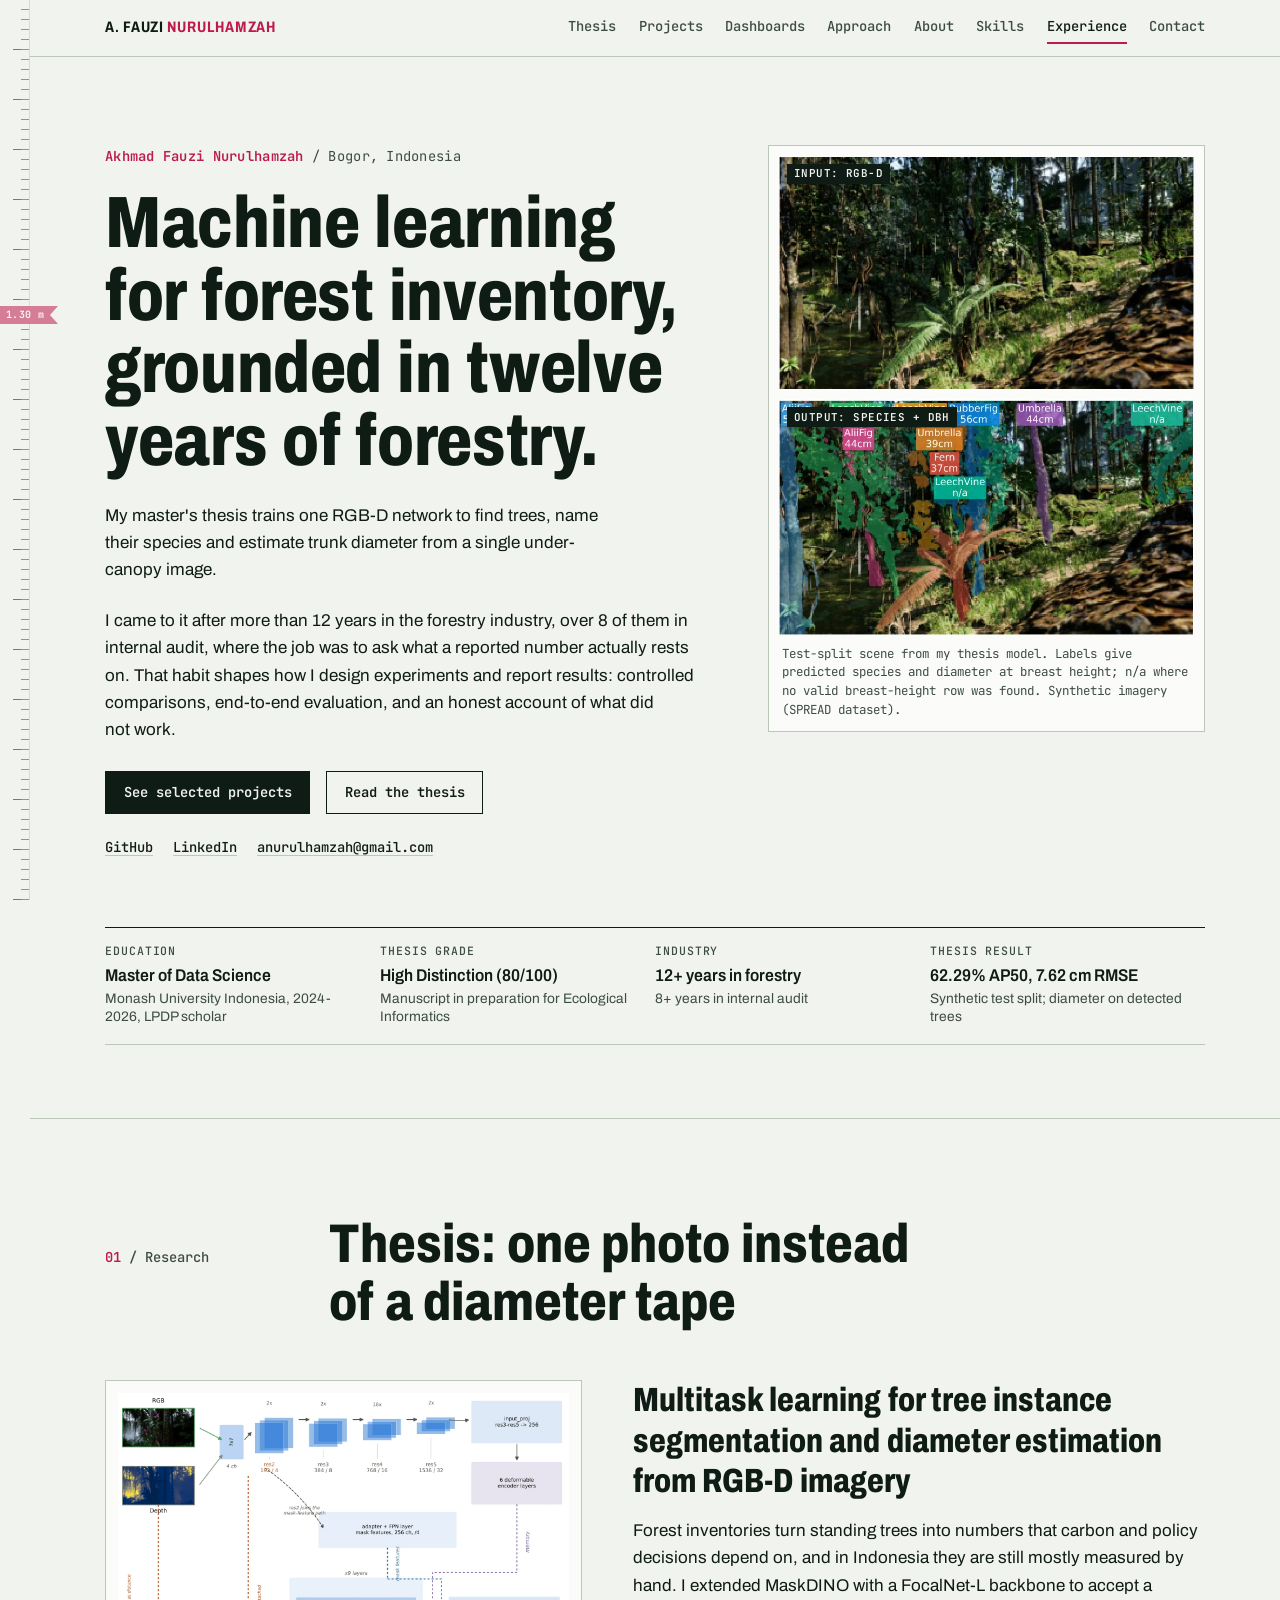
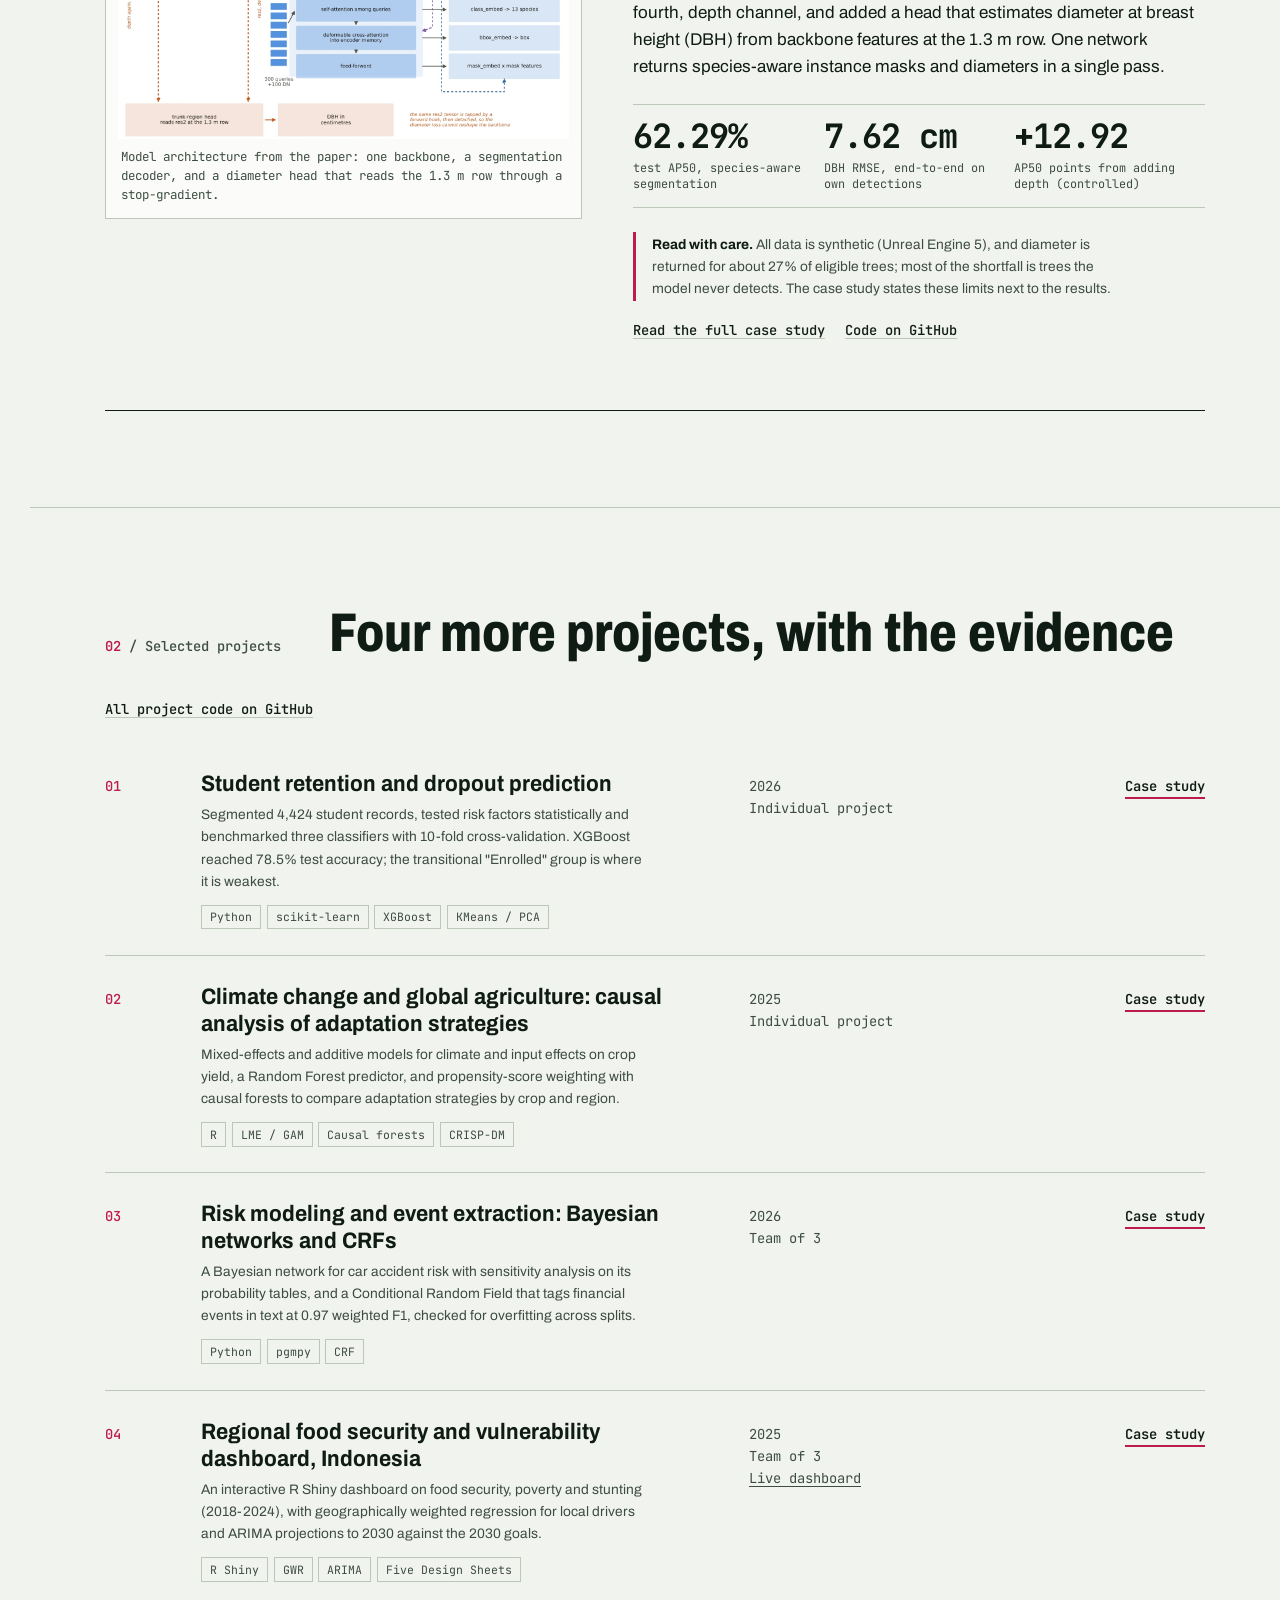
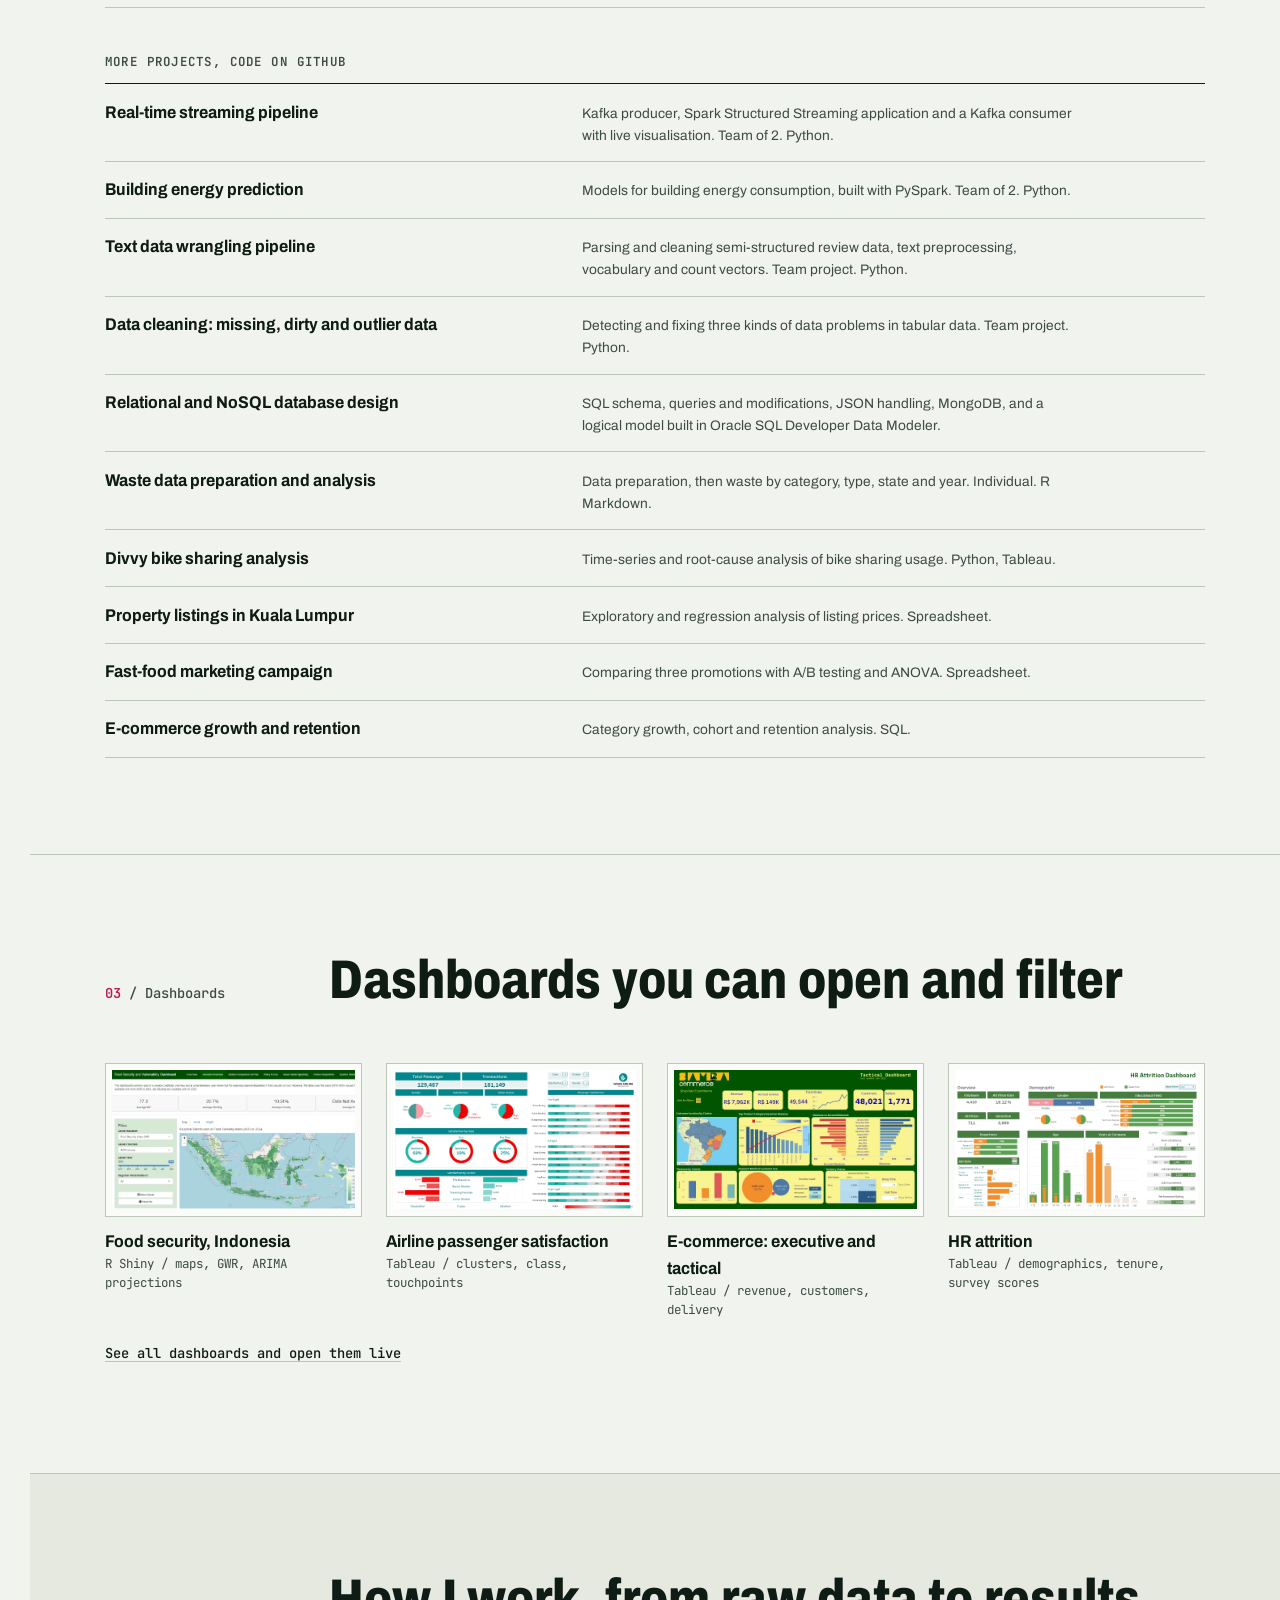
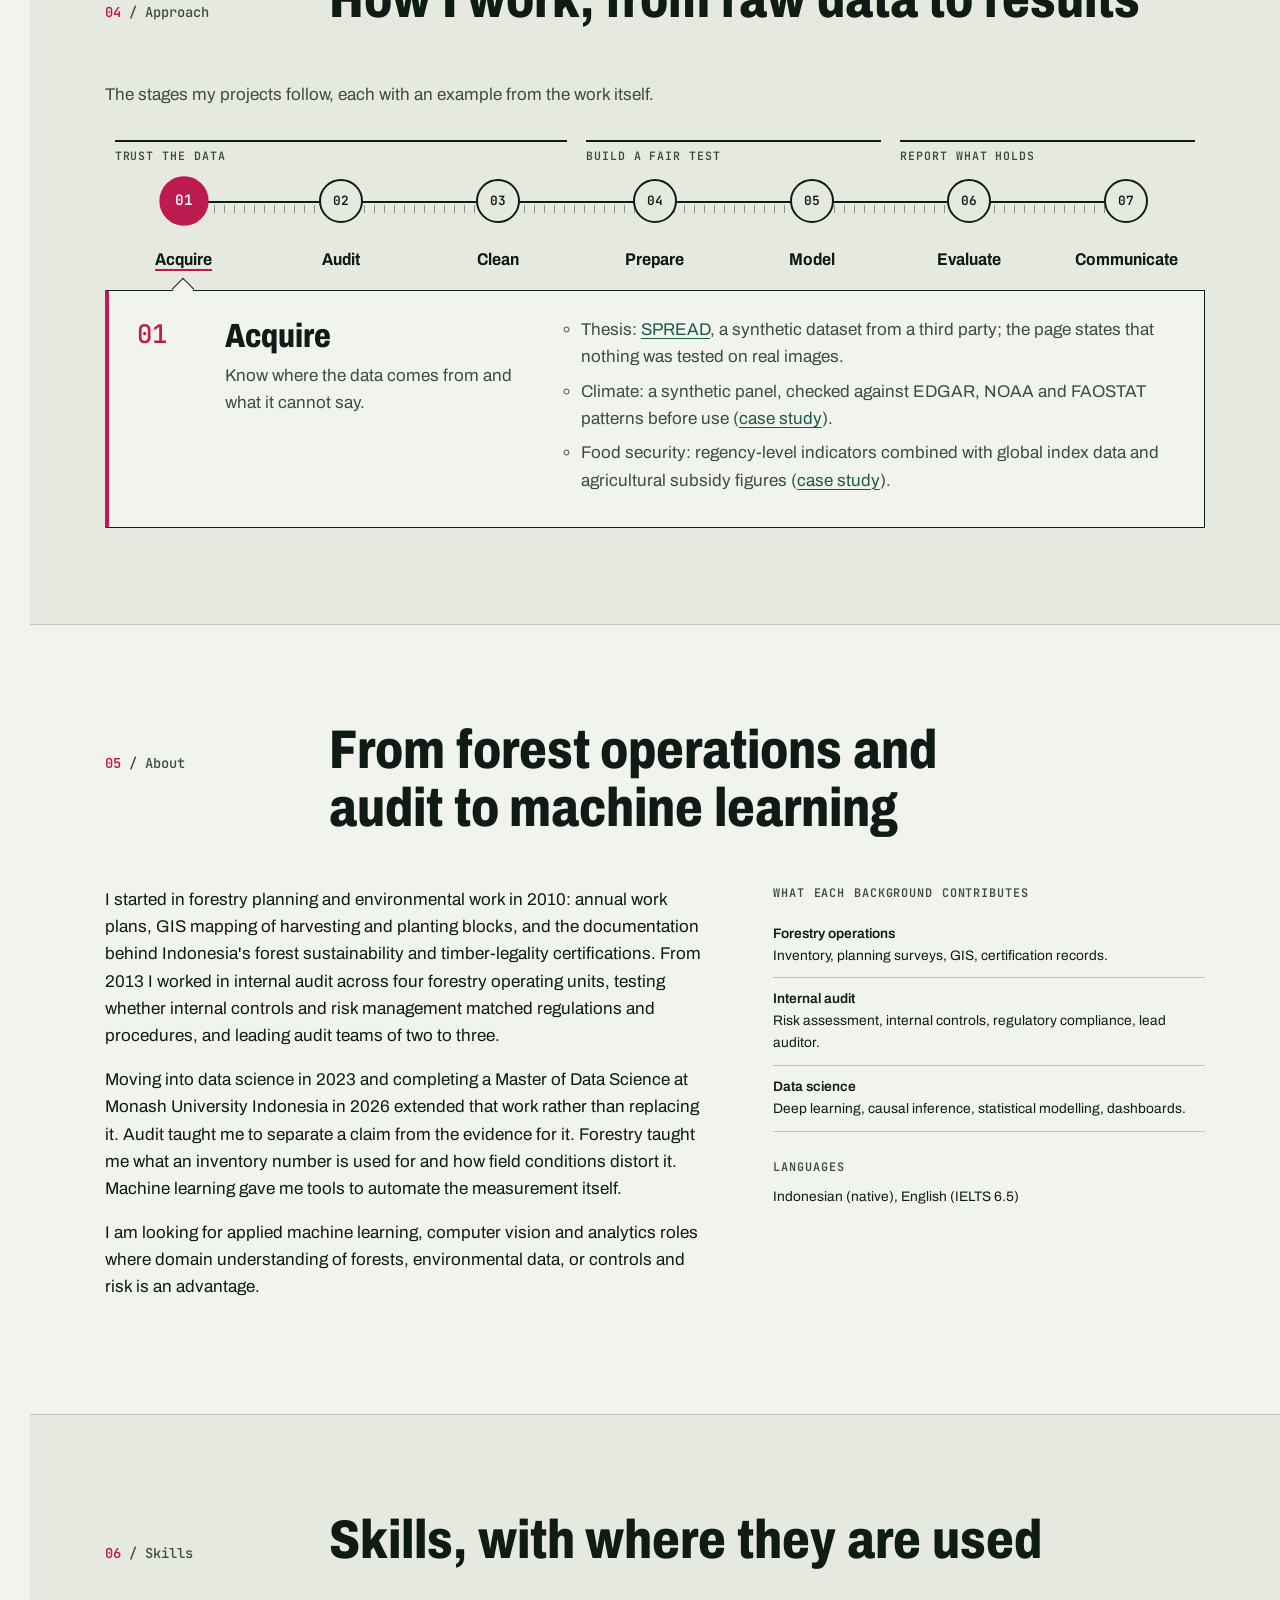
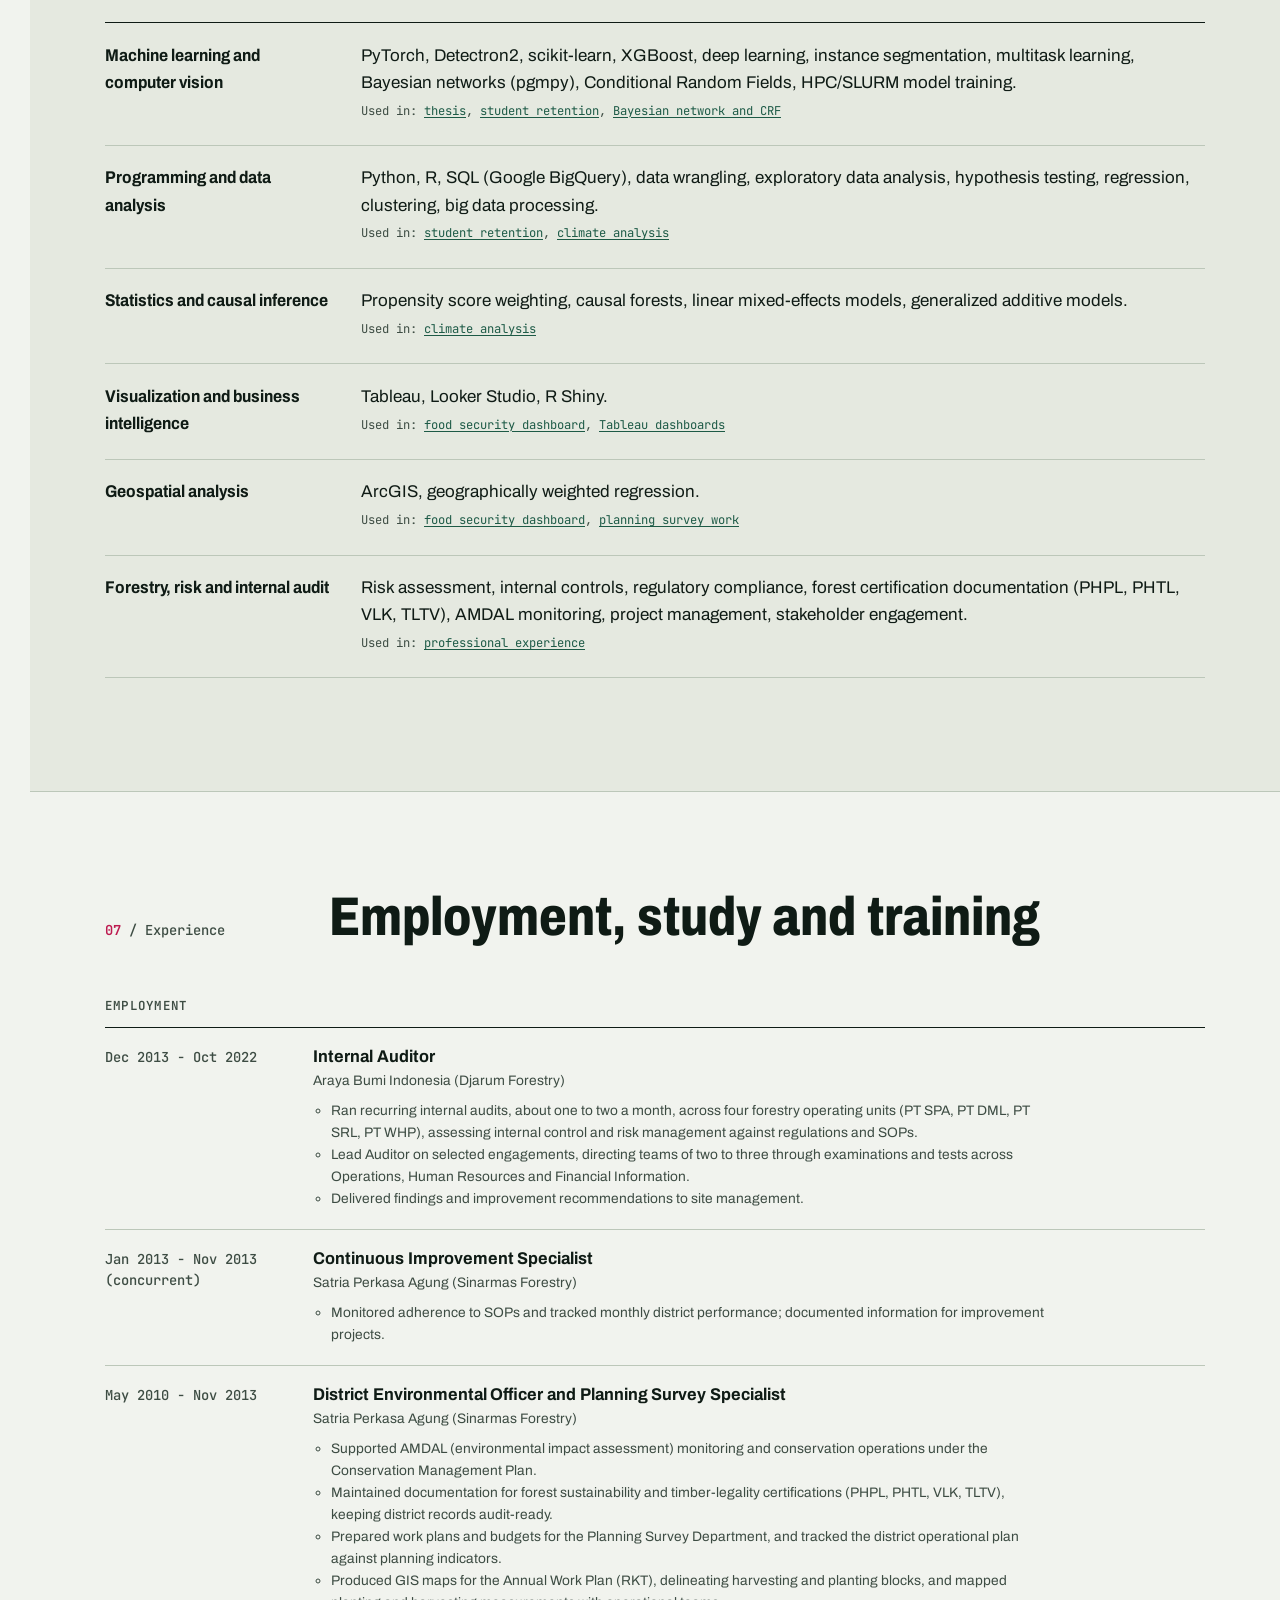
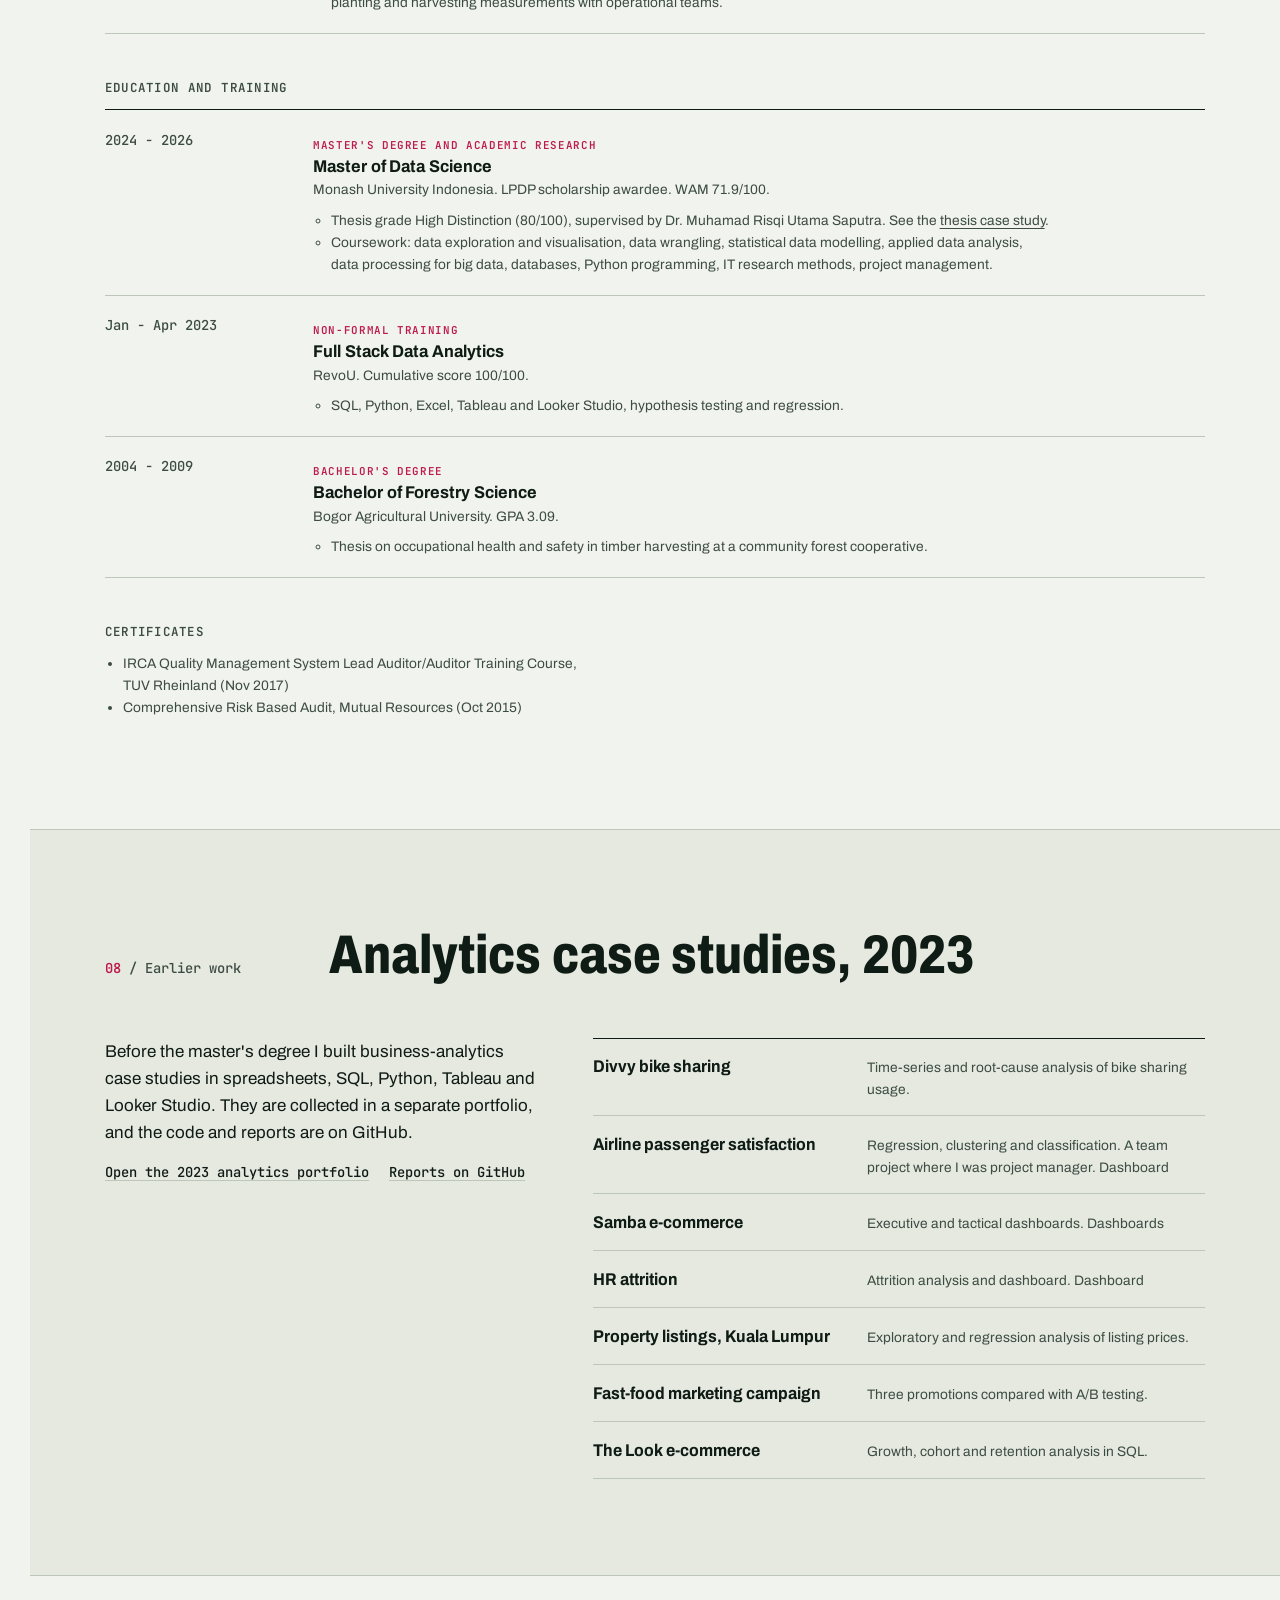
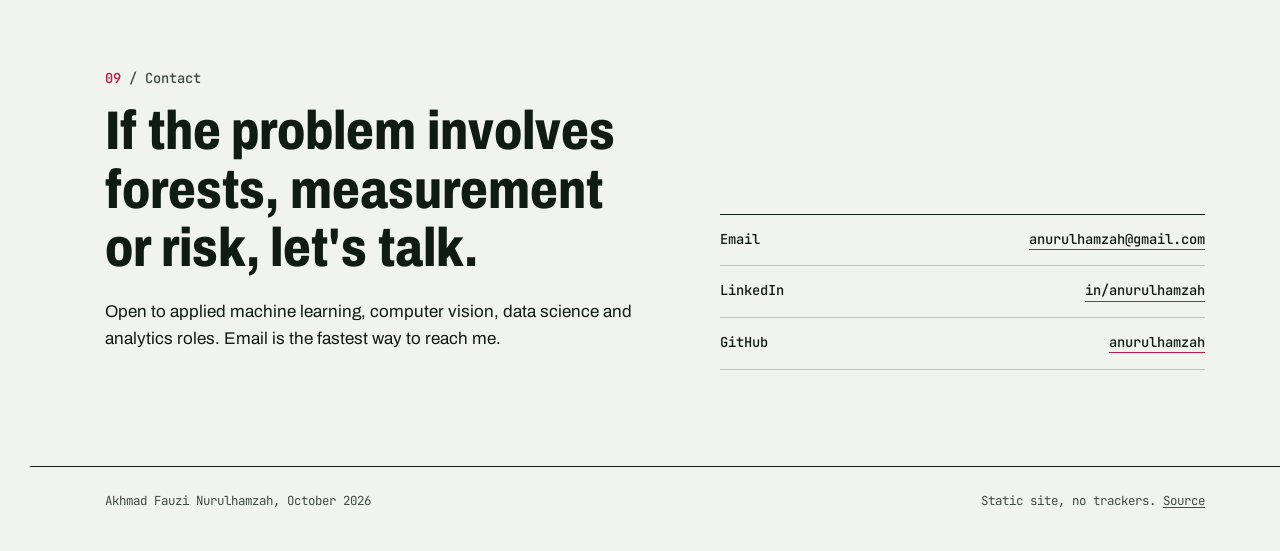
==== commit fb761959: "Approach rail: fix unstyled rail from stale cached CSS, remove thesis-only captions, stop layout jum" ====
--- a/index.html
+++ b/index.html
@@ -9,7 +9,7 @@
   <link rel="canonical" href="https://anurulhamzah.github.io/">
   <link rel="icon" href="assets/favicon.svg" type="image/svg+xml">
   <link rel="preload" href="assets/fonts/archivo-var.woff2" as="font" type="font/woff2" crossorigin>
-  <link rel="stylesheet" href="assets/css/style.css">
+  <link rel="stylesheet" href="assets/css/style.css?v=d99c9bde">
   <meta property="og:type" content="website">
   <meta property="og:title" content="Akhmad Fauzi Nurulhamzah | Machine learning for forest inventory">
   <meta property="og:description" content="Applied machine learning and computer vision, built on 12+ years in forestry and internal audit.">
@@ -240,20 +240,20 @@
           <h2 id="approach-title">How I work, from raw data to results</h2>
         </div>
         <p class="section__intro" style="margin-bottom:2rem">The stages my projects follow, each with an example from the work itself.</p>
-        <div class="flow7" data-flow>
+        <div class="flow7" data-flow hidden>
           <div class="flow7__groups" aria-hidden="true">
             <span style="grid-column:1 / 4">Trust the data</span>
             <span style="grid-column:4 / 6">Build a fair test</span>
             <span style="grid-column:6 / 8">Report what holds</span>
           </div>
           <div class="flow7__rail" role="tablist" aria-label="Stages of my workflow">
-            <button type="button" role="tab" id="tab-pipe-1" aria-controls="pipe-1" aria-selected="true" tabindex="0" class="flow7__stop"><span class="flow7__dot">01</span><span class="flow7__name">Acquire</span><span class="flow7__fig">13 species</span></button>
-            <button type="button" role="tab" id="tab-pipe-2" aria-controls="pipe-2" aria-selected="false" tabindex="-1" class="flow7__stop"><span class="flow7__dot">02</span><span class="flow7__name">Audit</span><span class="flow7__fig">every image checked</span></button>
-            <button type="button" role="tab" id="tab-pipe-3" aria-controls="pipe-3" aria-selected="false" tabindex="-1" class="flow7__stop"><span class="flow7__dot">03</span><span class="flow7__name">Clean</span><span class="flow7__fig">416 masks fixed</span></button>
-            <button type="button" role="tab" id="tab-pipe-4" aria-controls="pipe-4" aria-selected="false" tabindex="-1" class="flow7__stop"><span class="flow7__dot">04</span><span class="flow7__name">Prepare</span><span class="flow7__fig">split by scene</span></button>
-            <button type="button" role="tab" id="tab-pipe-5" aria-controls="pipe-5" aria-selected="false" tabindex="-1" class="flow7__stop"><span class="flow7__dot">05</span><span class="flow7__name">Model</span><span class="flow7__fig">6 backbones, 2 baselines</span></button>
-            <button type="button" role="tab" id="tab-pipe-6" aria-controls="pipe-6" aria-selected="false" tabindex="-1" class="flow7__stop"><span class="flow7__dot">06</span><span class="flow7__name">Evaluate</span><span class="flow7__fig">recall 82% to 35%</span></button>
-            <button type="button" role="tab" id="tab-pipe-7" aria-controls="pipe-7" aria-selected="false" tabindex="-1" class="flow7__stop"><span class="flow7__dot">07</span><span class="flow7__name">Communicate</span><span class="flow7__fig">27% coverage stated</span></button>
+            <button type="button" role="tab" id="tab-pipe-1" aria-controls="pipe-1" aria-selected="true" tabindex="0" class="flow7__stop"><span class="flow7__dot">01</span><span class="flow7__name">Acquire</span></button>
+            <button type="button" role="tab" id="tab-pipe-2" aria-controls="pipe-2" aria-selected="false" tabindex="-1" class="flow7__stop"><span class="flow7__dot">02</span><span class="flow7__name">Audit</span></button>
+            <button type="button" role="tab" id="tab-pipe-3" aria-controls="pipe-3" aria-selected="false" tabindex="-1" class="flow7__stop"><span class="flow7__dot">03</span><span class="flow7__name">Clean</span></button>
+            <button type="button" role="tab" id="tab-pipe-4" aria-controls="pipe-4" aria-selected="false" tabindex="-1" class="flow7__stop"><span class="flow7__dot">04</span><span class="flow7__name">Prepare</span></button>
+            <button type="button" role="tab" id="tab-pipe-5" aria-controls="pipe-5" aria-selected="false" tabindex="-1" class="flow7__stop"><span class="flow7__dot">05</span><span class="flow7__name">Model</span></button>
+            <button type="button" role="tab" id="tab-pipe-6" aria-controls="pipe-6" aria-selected="false" tabindex="-1" class="flow7__stop"><span class="flow7__dot">06</span><span class="flow7__name">Evaluate</span></button>
+            <button type="button" role="tab" id="tab-pipe-7" aria-controls="pipe-7" aria-selected="false" tabindex="-1" class="flow7__stop"><span class="flow7__dot">07</span><span class="flow7__name">Communicate</span></button>
           </div>
         </div>
         <ol class="pipe" data-pipe>
@@ -537,6 +537,6 @@
       <span>Static site, no trackers. <a href="https://github.com/anurulhamzah/anurulhamzah.github.io">Source</a></span>
     </div>
   </footer>
-  <script src="assets/js/main.js" defer></script>
+  <script src="assets/js/main.js?v=9e908470" defer></script>
 </body>
 </html>
--- a/assets/css/style.css
+++ b/assets/css/style.css
@@ -450,15 +450,15 @@
 .flow7__stop { position: relative; z-index: 1; display: flex; flex-direction: column; align-items: center; gap: 0.45rem; background: none; border: 0; padding: 0 0.25rem 0.5rem; cursor: pointer; color: var(--ink); font: inherit; text-align: center; }
 .flow7__dot { width: 44px; height: 44px; border-radius: 50%; display: grid; place-items: center; background: var(--paper-2); border: 2px solid var(--ink); font: 600 0.8rem/1 var(--font-mono); transition: transform 0.15s ease, background-color 0.15s ease, border-color 0.15s ease, color 0.15s ease; }
 .flow7__name { margin-top: 1rem; font-weight: 700; font-stretch: 90%; font-size: var(--step-0); }
-.flow7__fig { font: 400 0.74rem/1.35 var(--font-mono); color: var(--ink-2); max-width: 15ch; }
 .flow7__stop:hover .flow7__dot { border-color: var(--tape); transform: scale(1.06); }
 .flow7__stop[aria-selected="true"] .flow7__dot { background: var(--tape); border-color: var(--tape); color: var(--tape-ink); transform: scale(1.12); }
 .flow7__stop[aria-selected="true"] .flow7__name { text-decoration: underline; text-decoration-color: var(--tape); text-decoration-thickness: 2px; text-underline-offset: 0.25em; }
 
 /* the panels: only the active one shows while the rail is in use */
-.pipe.is-tabs { border-top: 0; position: relative; margin-top: 0.5rem; }
-.pipe.is-tabs .pipe__row { display: none; border: 1px solid var(--ink); border-left: 4px solid var(--tape); padding: 1.6rem 1.75rem; background: var(--paper); }
-.pipe.is-tabs .pipe__row.is-active { display: grid; }
+.pipe.is-tabs { border-top: 0; position: relative; margin-top: 0.5rem; display: grid; }
+/* all panels share one grid cell, so the box is always as tall as the tallest panel and the page never jumps */
+.pipe.is-tabs .pipe__row { grid-area: 1 / 1; visibility: hidden; border: 1px solid var(--ink); border-left: 4px solid var(--tape); padding: 1.6rem 1.75rem; background: var(--paper); }
+.pipe.is-tabs .pipe__row.is-active { visibility: visible; }
 .pipe.is-tabs::before { content: ""; position: absolute; top: -9px; left: calc((100% / 7) * (var(--pos, 0) + 0.5) - 9px); width: 16px; height: 16px; background: var(--paper); border-top: 1px solid var(--ink); border-left: 1px solid var(--ink); transform: rotate(45deg); z-index: 2; transition: left 0.2s ease; }
 .pipe.is-tabs .pipe__no { font-size: 1.6rem; line-height: 1; }
 .pipe.is-tabs .pipe__what h3 { font-size: var(--step-2); font-stretch: 78%; font-weight: 800; }
@@ -467,4 +467,5 @@
 @media (prefers-reduced-motion: no-preference) {
   .pipe.is-tabs .pipe__row.is-active { animation: pipe-in 0.25s ease both; }
   @keyframes pipe-in { from { transform: translateY(6px); } to { transform: none; } }
-}+}
+.flow7[hidden], .js .flow7[hidden] { display: none; }
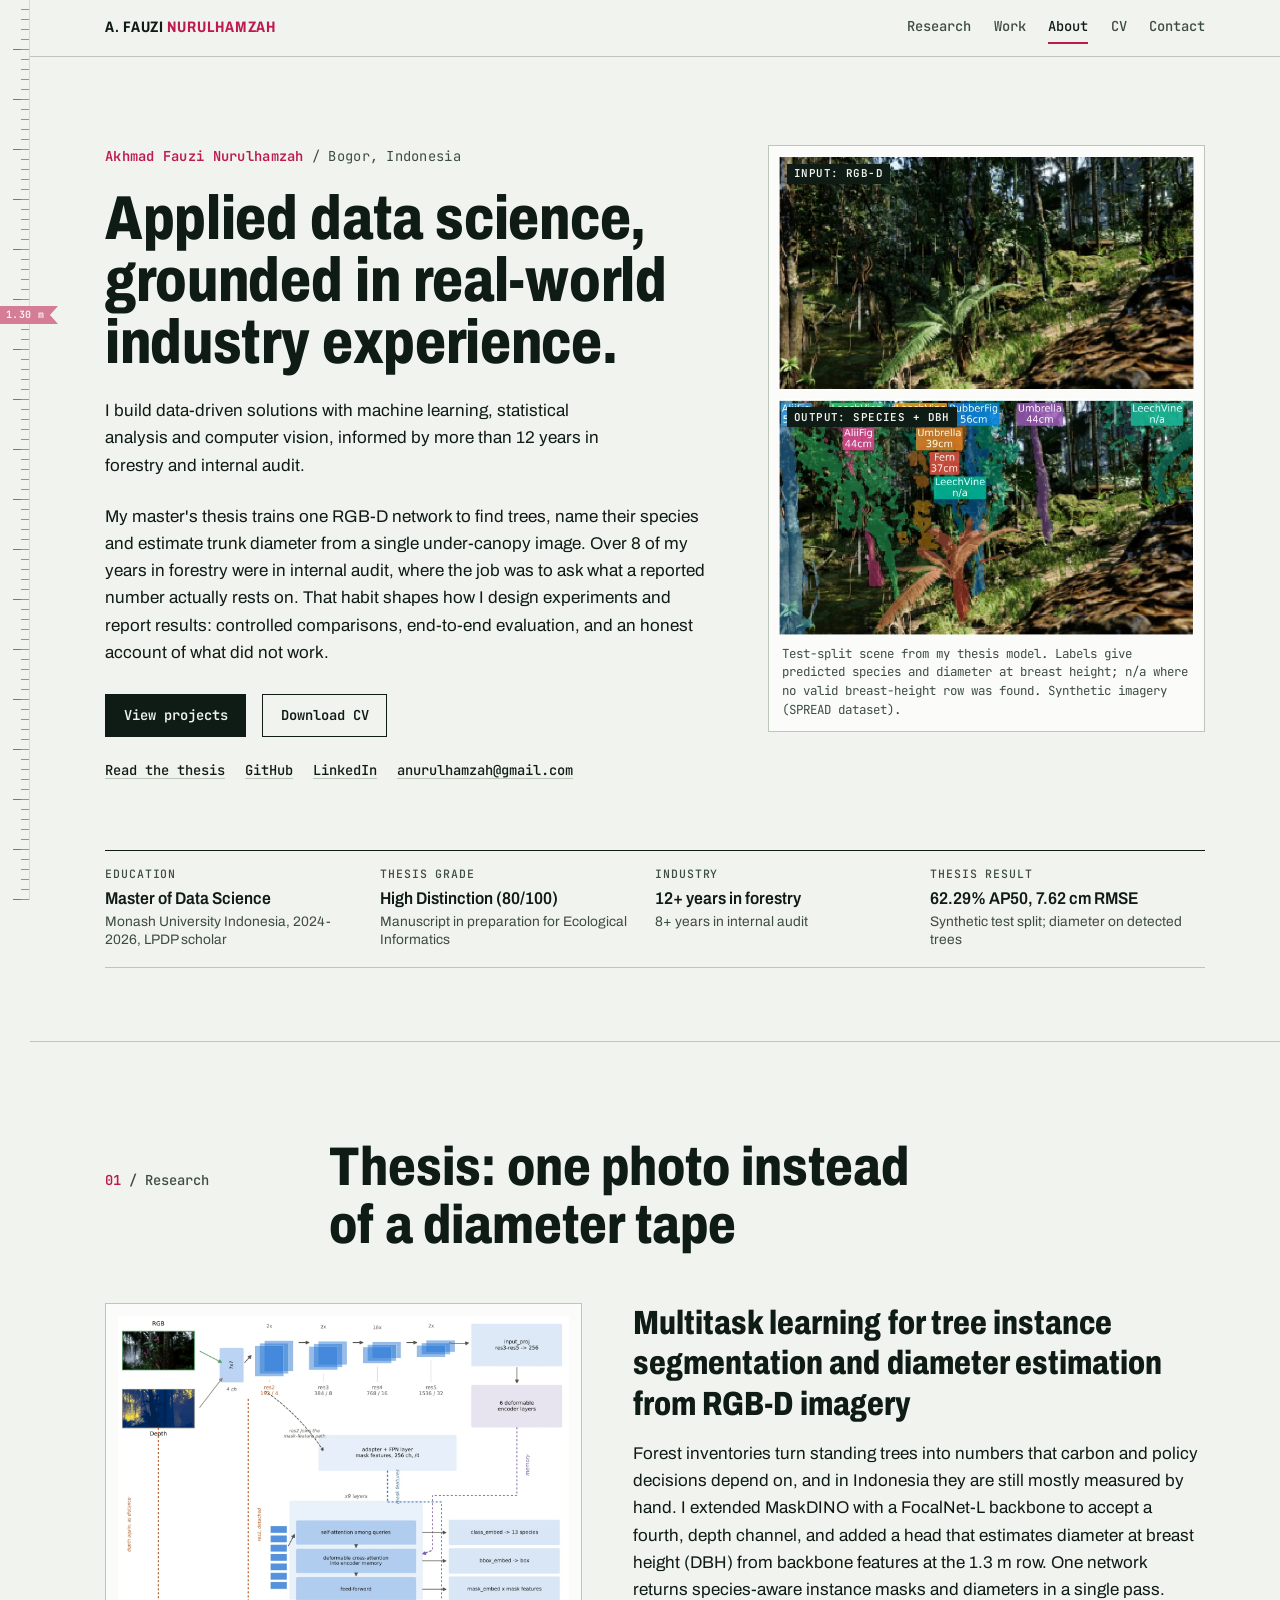
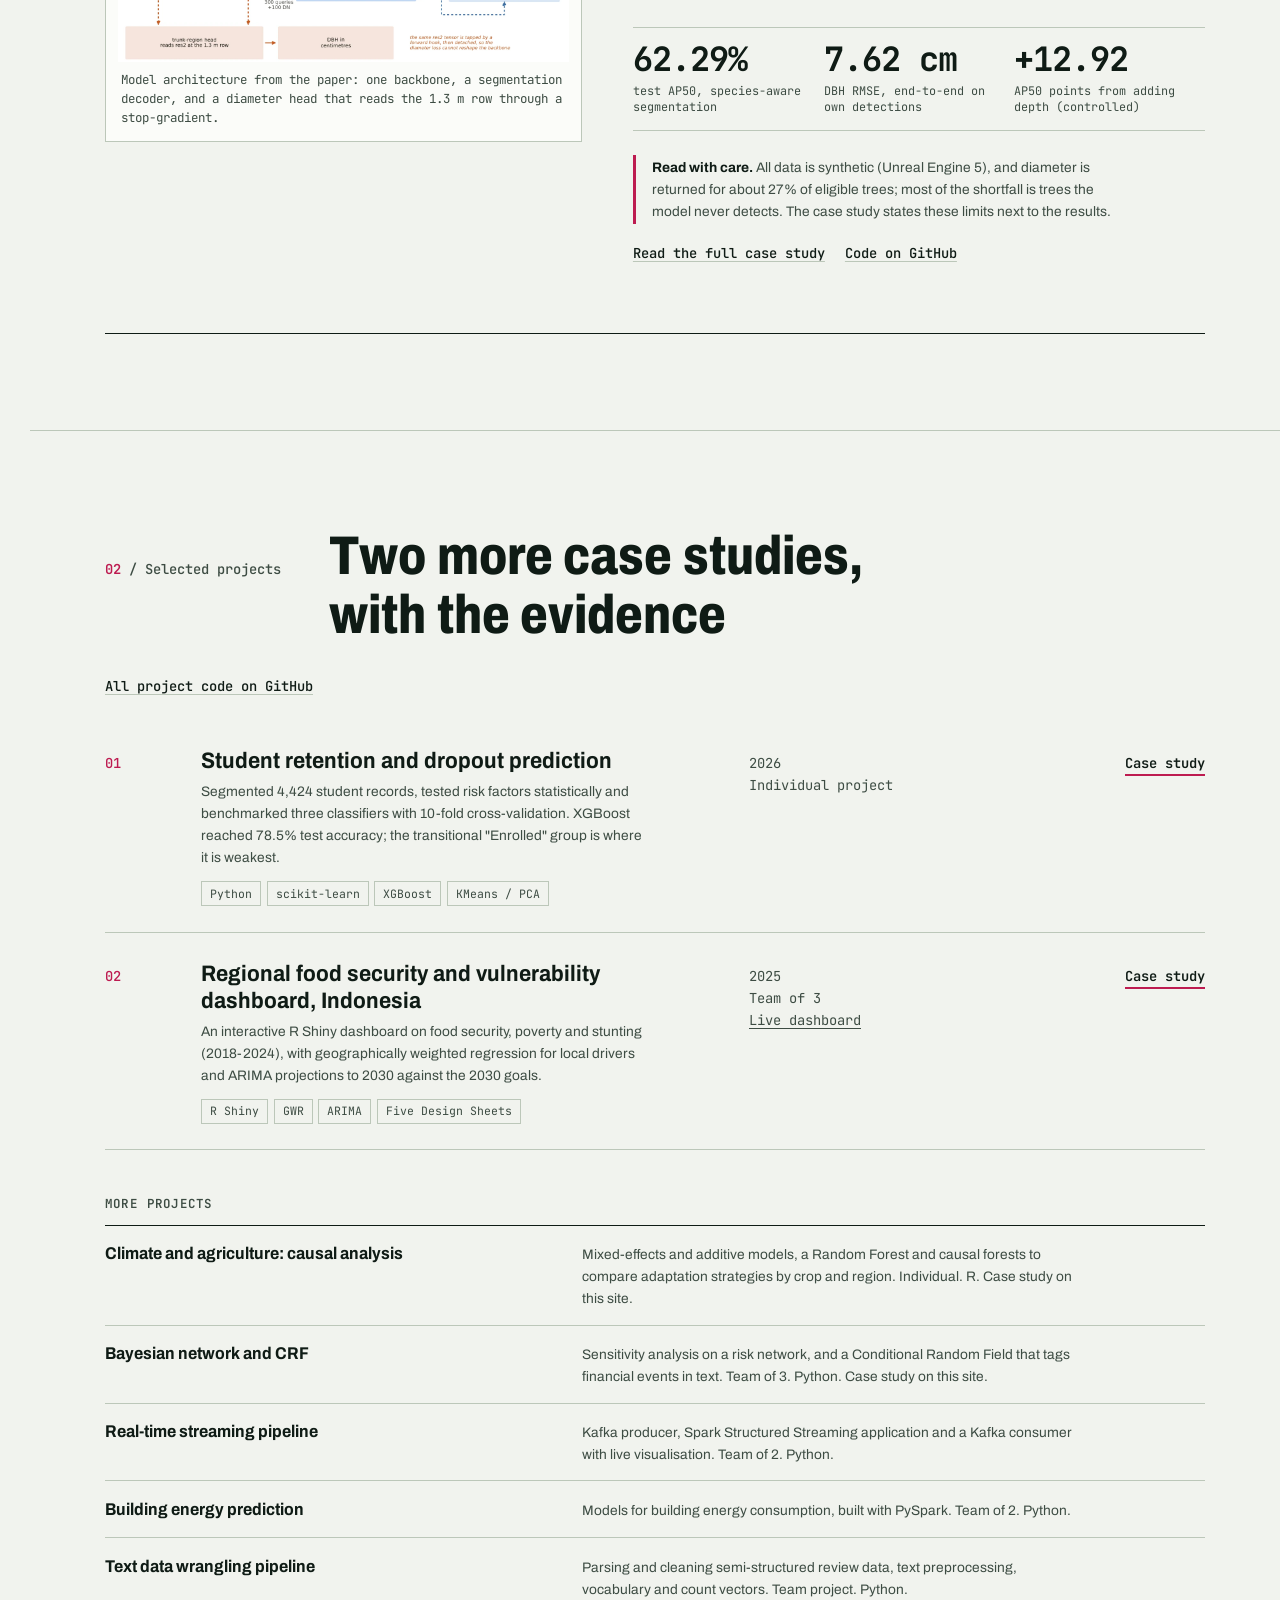
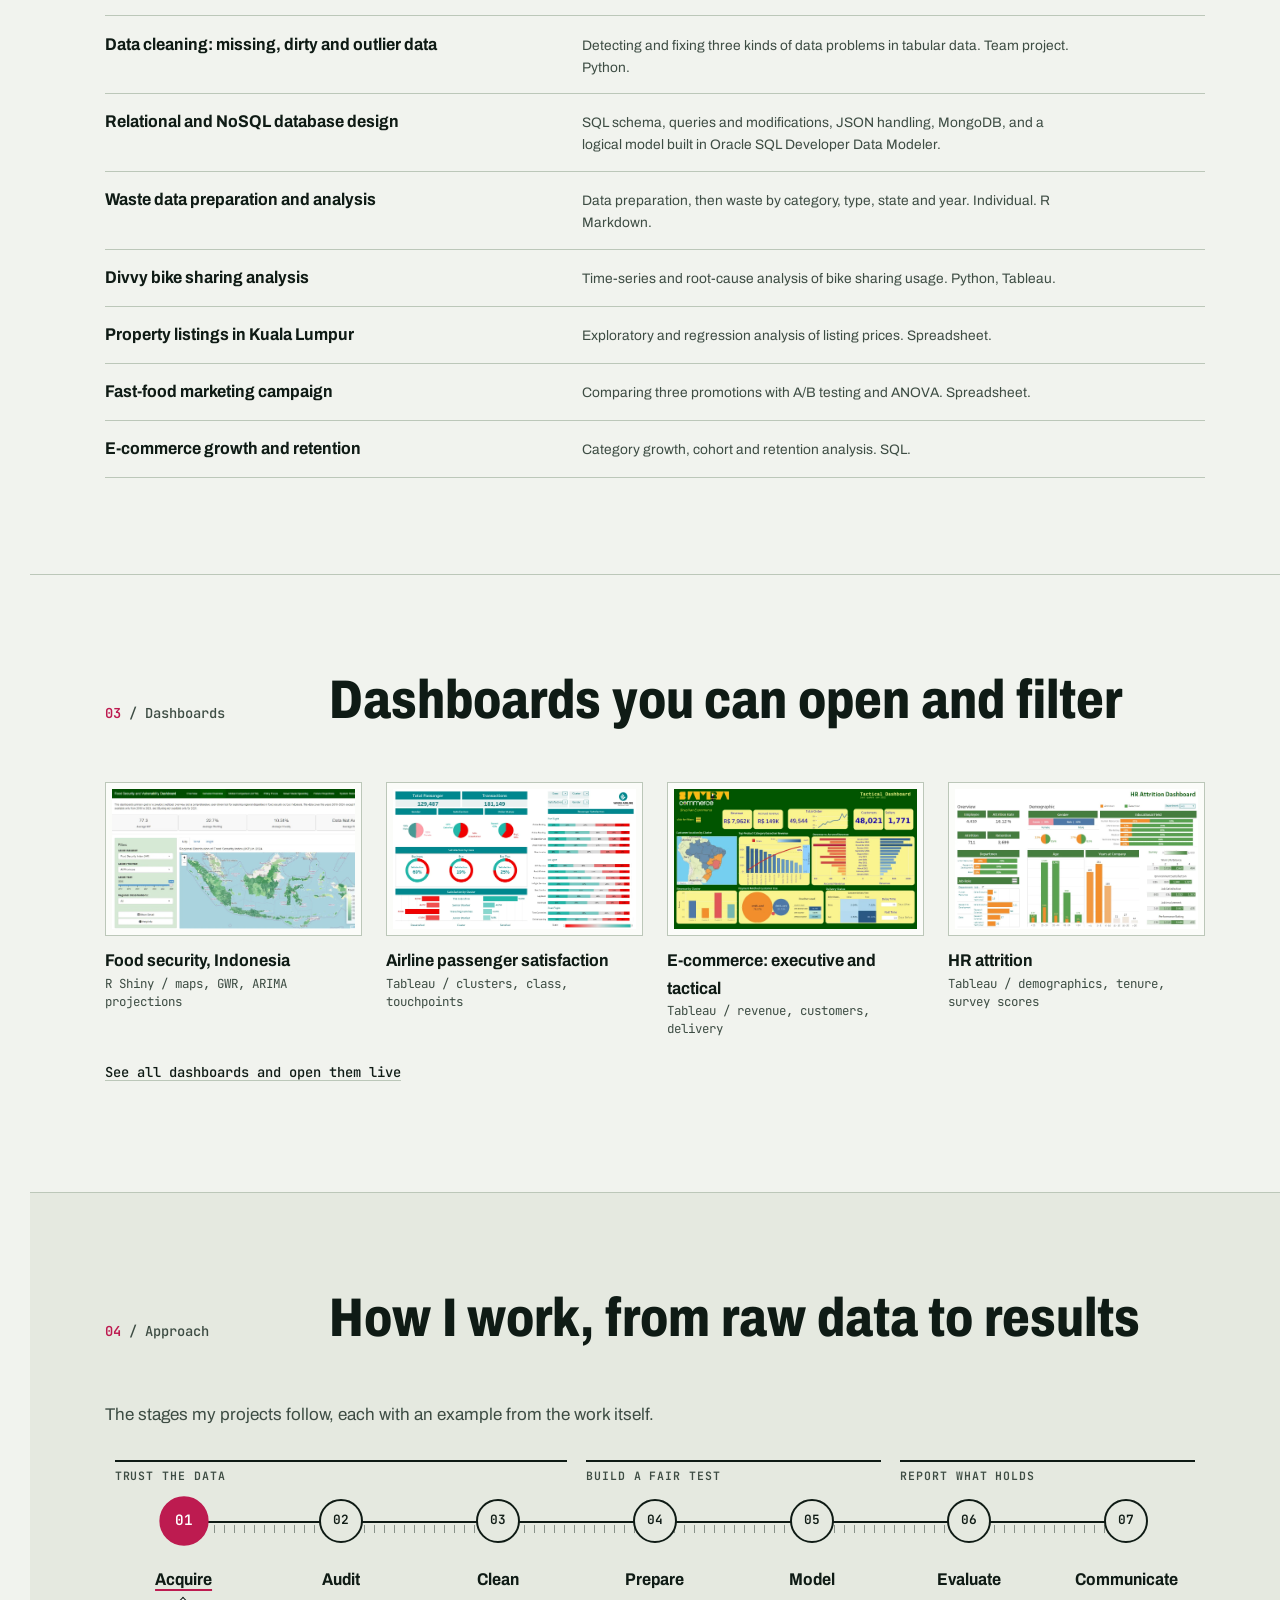
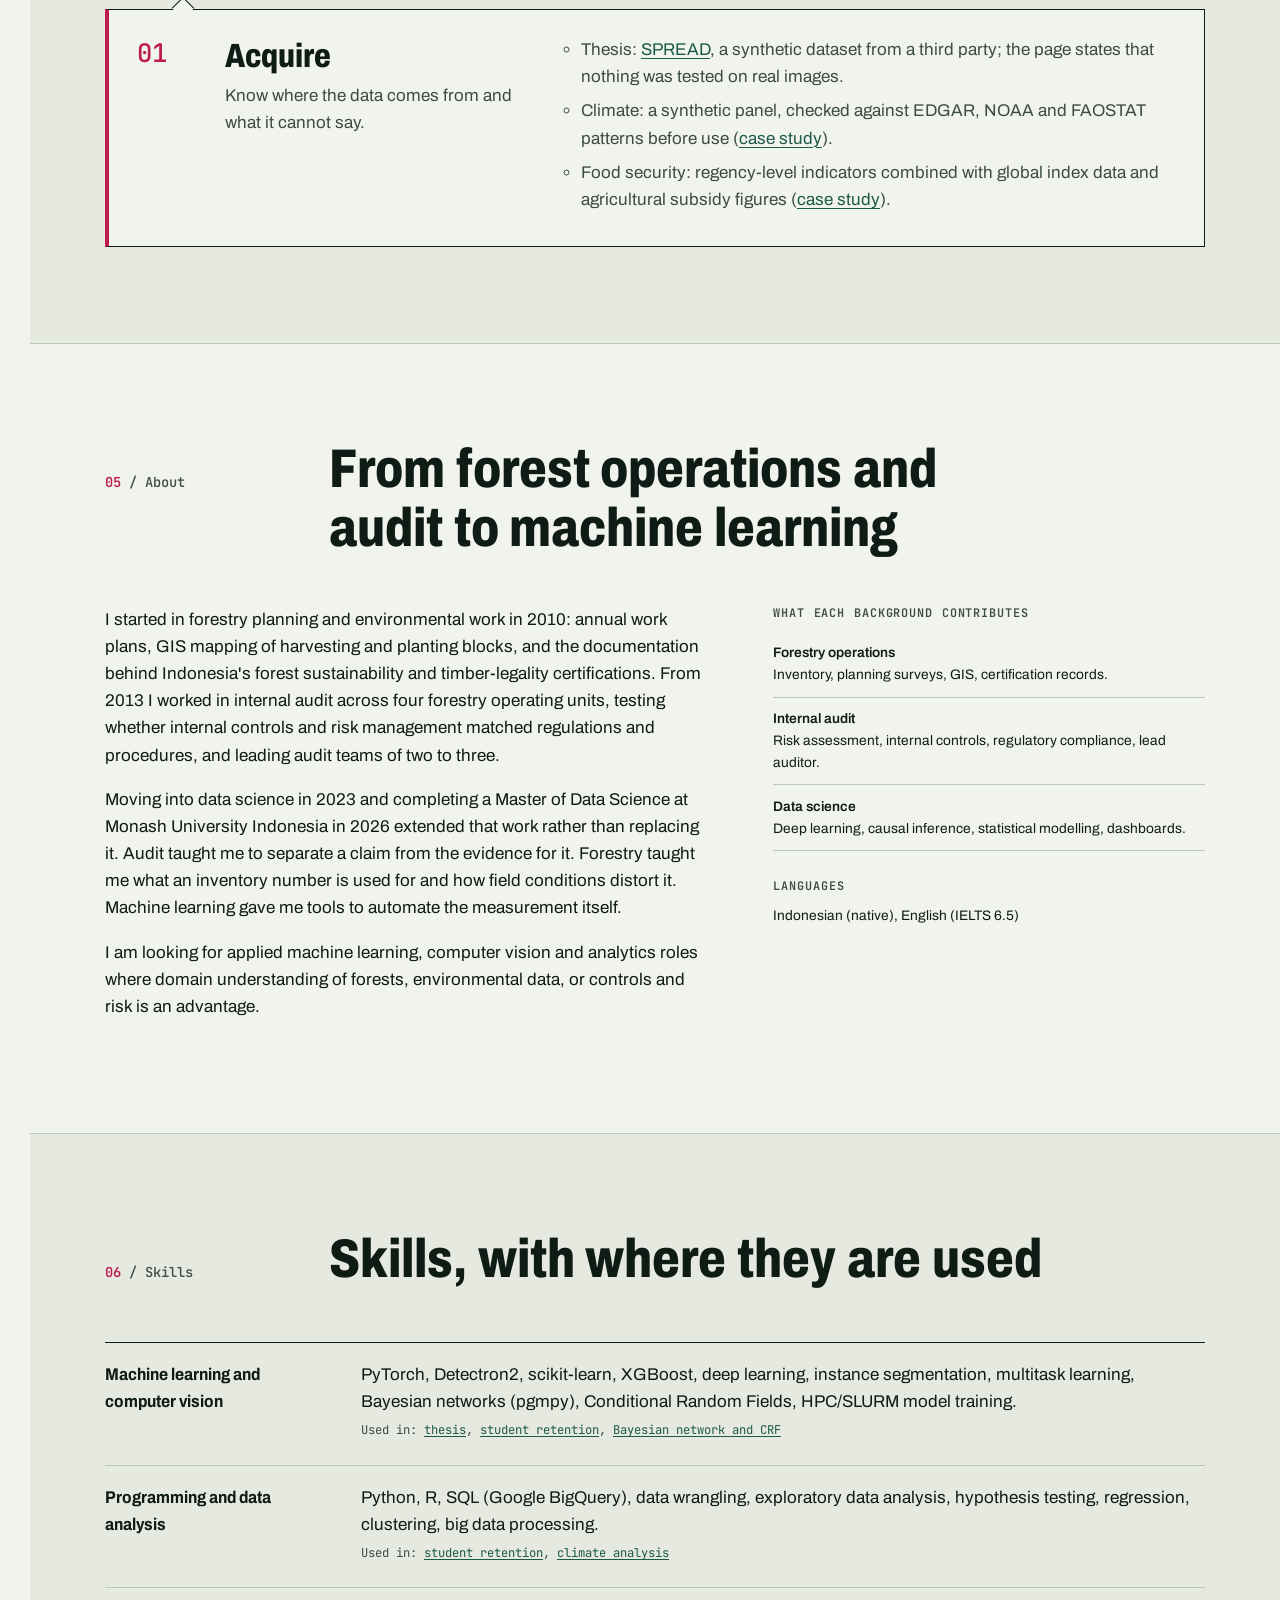
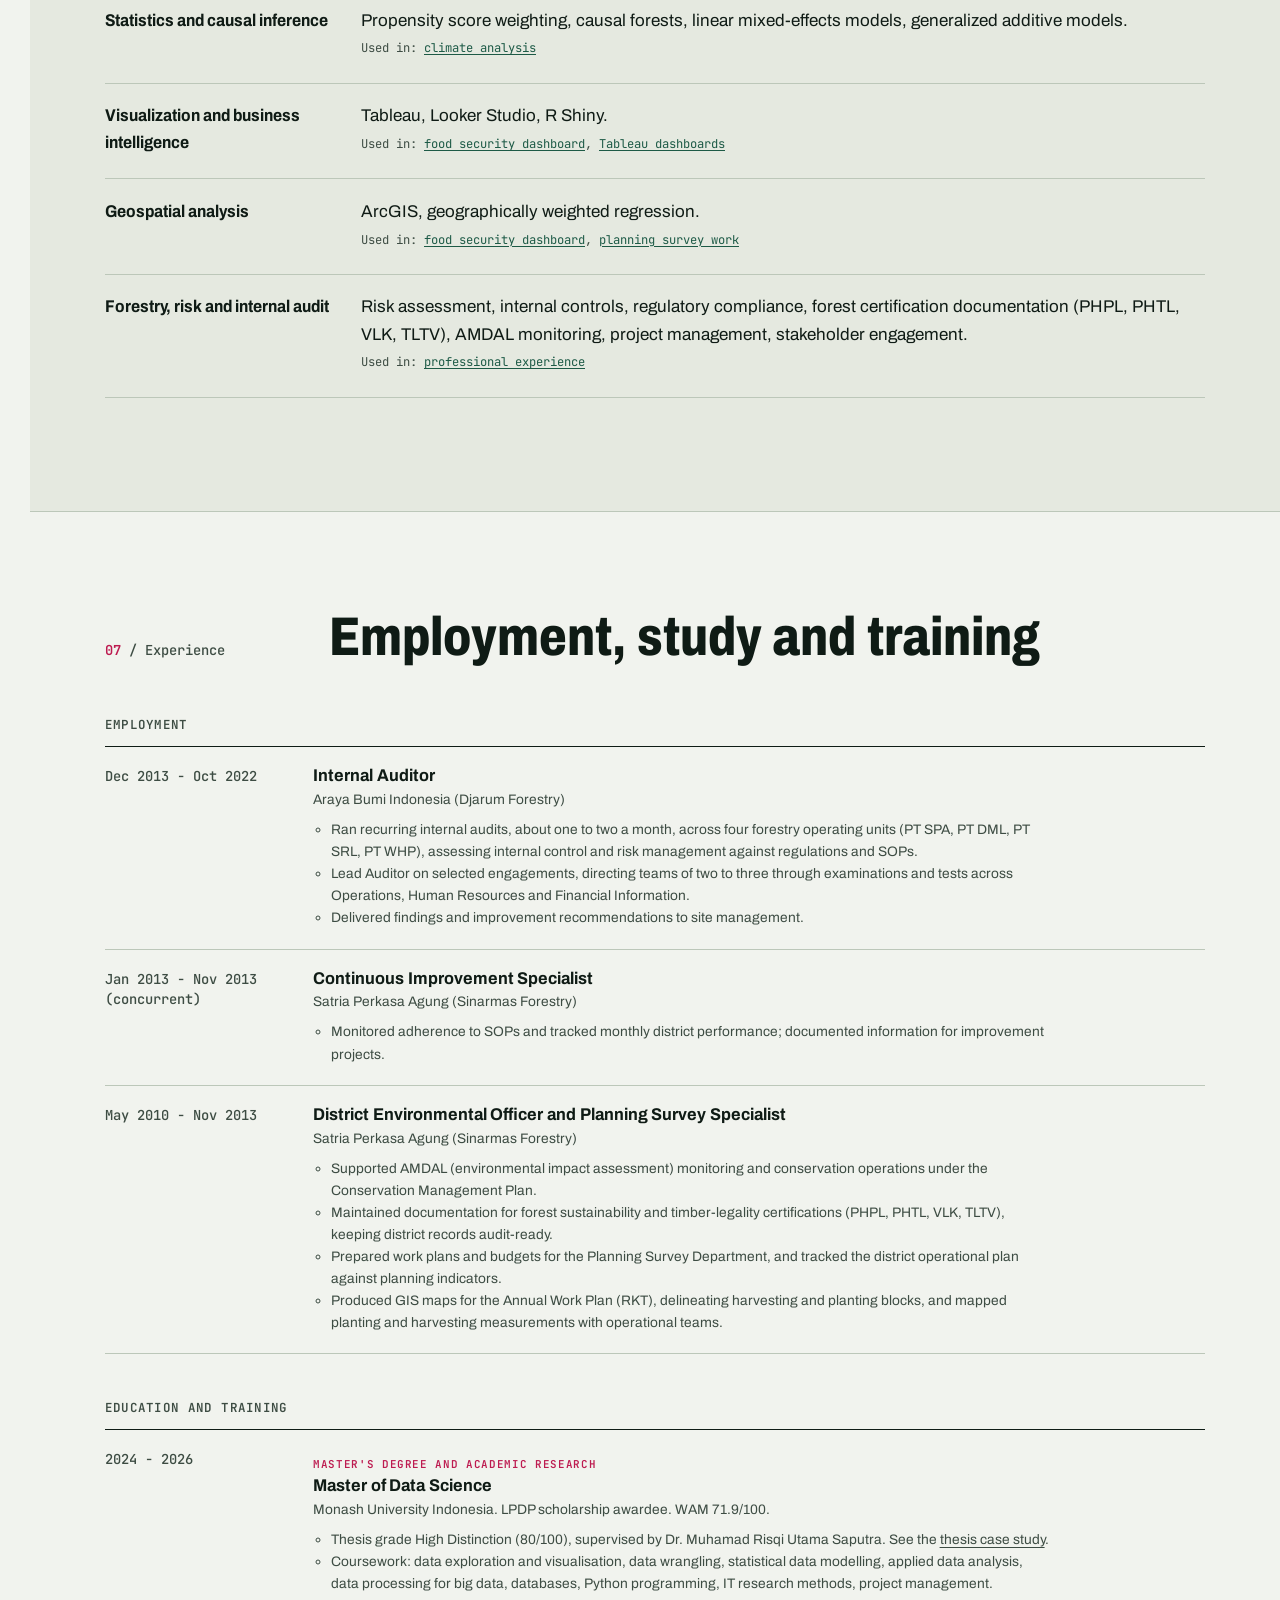
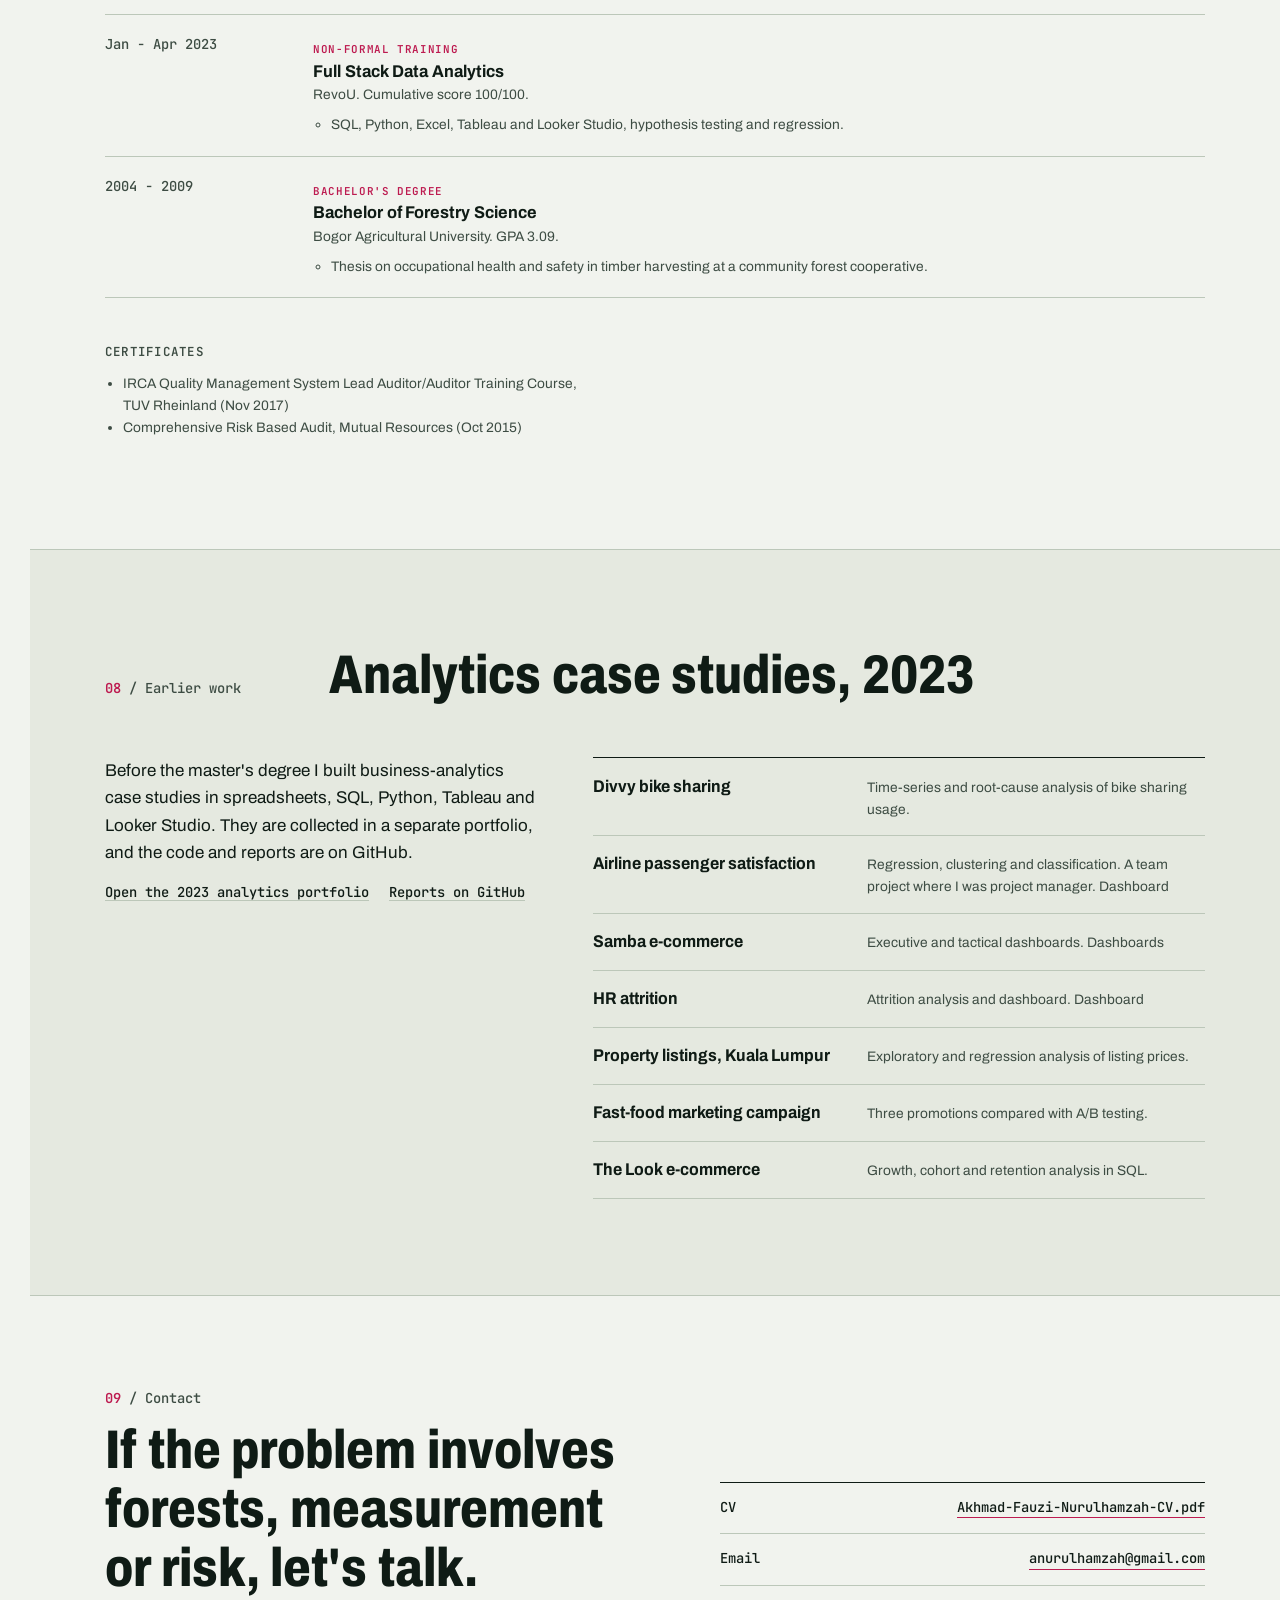
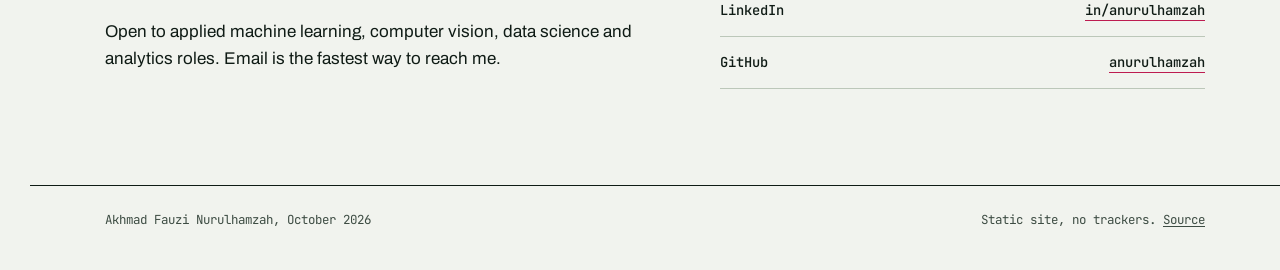
==== commit b5c3e926: "Apply portfolio review: umbrella headline, CV download, three lead projects, shorter navigation, pla" ====
--- a/index.html
+++ b/index.html
@@ -3,16 +3,16 @@
 <head>
   <meta charset="utf-8">
   <meta name="viewport" content="width=device-width, initial-scale=1">
-  <title>Akhmad Fauzi Nurulhamzah | Machine learning for forest inventory</title>
-  <meta name="description" content="Master of Data Science (Monash) with 12+ years in forestry and 8+ in internal audit. Thesis on multitask RGB-D tree segmentation and diameter estimation.">
+  <title>Akhmad Fauzi Nurulhamzah | Applied data science</title>
+  <meta name="description" content="Applied data science, machine learning and computer vision, grounded in 12+ years in forestry and 8+ in internal audit. Master of Data Science, Monash.">
   <meta name="color-scheme" content="light dark">
   <link rel="canonical" href="https://anurulhamzah.github.io/">
   <link rel="icon" href="assets/favicon.svg" type="image/svg+xml">
   <link rel="preload" href="assets/fonts/archivo-var.woff2" as="font" type="font/woff2" crossorigin>
-  <link rel="stylesheet" href="assets/css/style.css?v=d99c9bde">
+  <link rel="stylesheet" href="assets/css/style.css?v=1a0fa28e">
   <meta property="og:type" content="website">
-  <meta property="og:title" content="Akhmad Fauzi Nurulhamzah | Machine learning for forest inventory">
-  <meta property="og:description" content="Applied machine learning and computer vision, built on 12+ years in forestry and internal audit.">
+  <meta property="og:title" content="Akhmad Fauzi Nurulhamzah | Applied data science">
+  <meta property="og:description" content="Applied data science, grounded in real-world industry experience.">
   <meta property="og:url" content="https://anurulhamzah.github.io/">
   <meta property="og:image" content="https://anurulhamzah.github.io/assets/og-image.png">
   <meta property="og:image:alt" content="Akhmad Fauzi Nurulhamzah, with a rainforest scene segmented by the thesis model">
@@ -40,13 +40,10 @@
     <div class="wrap">
       <a class="brand" href="./">A. Fauzi <span>Nurulhamzah</span></a>
       <nav class="nav" aria-label="Primary">
-        <a href="#thesis">Thesis</a>
-        <a href="#work">Projects</a>
-        <a href="#dashboards">Dashboards</a>
-        <a href="#approach">Approach</a>
+        <a href="#thesis">Research</a>
+        <a href="#work">Work</a>
         <a href="#about">About</a>
-        <a href="#skills">Skills</a>
-        <a href="#experience">Experience</a>
+        <a href="assets/cv/Akhmad-Fauzi-Nurulhamzah-CV.pdf" download>CV</a>
         <a href="#contact">Contact</a>
       </nav>
     </div>
@@ -57,14 +54,15 @@
       <div class="wrap hero__grid">
         <div>
           <p class="kicker"><b>Akhmad Fauzi Nurulhamzah</b> / Bogor, Indonesia</p>
-          <h1 id="hero-title">Machine learning for forest inventory, grounded in twelve years of forestry.</h1>
-          <p class="lede">My master's thesis trains one RGB-D network to find trees, name their species and estimate trunk diameter from a single under-canopy image.</p>
-          <p>I came to it after more than 12 years in the forestry industry, over 8 of them in internal audit, where the job was to ask what a reported number actually rests on. That habit shapes how I design experiments and report results: controlled comparisons, end-to-end evaluation, and an honest account of what did not work.</p>
+          <h1 id="hero-title">Applied data science, grounded in <span style="white-space:nowrap">real-world</span> industry experience.</h1>
+          <p class="lede">I build data-driven solutions with machine learning, statistical analysis and computer vision, informed by more than 12 years in forestry and internal audit.</p>
+          <p>My master's thesis trains one RGB-D network to find trees, name their species and estimate trunk diameter from a single under-canopy image. Over 8 of my years in forestry were in internal audit, where the job was to ask what a reported number actually rests on. That habit shapes how I design experiments and report results: controlled comparisons, end-to-end evaluation, and an honest account of what did not work.</p>
           <div class="actions">
-            <a class="btn" href="#work">See selected projects</a>
-            <a class="btn btn--ghost" href="projects/tree-diameter-estimation/">Read the thesis</a>
+            <a class="btn" href="#work">View projects</a>
+            <a class="btn btn--ghost" href="assets/cv/Akhmad-Fauzi-Nurulhamzah-CV.pdf" download>Download CV</a>
           </div>
           <p class="linkrow" style="margin-top:1.5rem">
+            <a href="projects/tree-diameter-estimation/">Read the thesis</a>
             <a href="https://github.com/anurulhamzah">GitHub</a>
             <a href="https://www.linkedin.com/in/anurulhamzah">LinkedIn</a>
             <a href="mailto:anurulhamzah@gmail.com">anurulhamzah@gmail.com</a>
@@ -130,7 +128,7 @@
       <div class="wrap">
         <div class="section__head">
           <p class="section__no"><b>02</b> / Selected projects</p>
-          <h2 id="work-title">Four more projects, with the evidence</h2>
+          <h2 id="work-title">Two more case studies, with the evidence</h2>
         </div>
         <p class="linkrow" style="margin:-1rem 0 1.5rem"><a href="https://github.com/anurulhamzah/data-analytics-projects">All project code on GitHub</a></p>
 
@@ -148,26 +146,6 @@
           <li class="row">
             <span class="row__no">02</span>
             <div>
-              <h3><a href="projects/climate-causal-analysis/">Climate change and global agriculture: causal analysis of adaptation strategies</a></h3>
-              <p>Mixed-effects and additive models for climate and input effects on crop yield, a Random Forest predictor, and propensity-score weighting with causal forests to compare adaptation strategies by crop and region.</p>
-              <ul class="tags"><li class="tag">R</li><li class="tag">LME / GAM</li><li class="tag">Causal forests</li><li class="tag">CRISP-DM</li></ul>
-            </div>
-            <p class="meta">2025<br>Individual project</p>
-            <a class="row__go" href="projects/climate-causal-analysis/">Case study</a>
-          </li>
-          <li class="row">
-            <span class="row__no">03</span>
-            <div>
-              <h3><a href="projects/bayesian-network-crf/">Risk modeling and event extraction: Bayesian networks and CRFs</a></h3>
-              <p>A Bayesian network for car accident risk with sensitivity analysis on its probability tables, and a Conditional Random Field that tags financial events in text at 0.97 weighted F1, checked for overfitting across splits.</p>
-              <ul class="tags"><li class="tag">Python</li><li class="tag">pgmpy</li><li class="tag">CRF</li></ul>
-            </div>
-            <p class="meta">2026<br>Team of 3</p>
-            <a class="row__go" href="projects/bayesian-network-crf/">Case study</a>
-          </li>
-          <li class="row">
-            <span class="row__no">04</span>
-            <div>
               <h3><a href="projects/food-security-dashboard/">Regional food security and vulnerability dashboard, Indonesia</a></h3>
               <p>An interactive R Shiny dashboard on food security, poverty and stunting (2018-2024), with geographically weighted regression for local drivers and ARIMA projections to 2030 against the 2030 goals.</p>
               <ul class="tags"><li class="tag">R Shiny</li><li class="tag">GWR</li><li class="tag">ARIMA</li><li class="tag">Five Design Sheets</li></ul>
@@ -177,8 +155,10 @@
           </li>
         </ol>
 
-        <h3 class="subhead" style="margin-top:3rem">More projects, code on GitHub</h3>
+        <h3 class="subhead" style="margin-top:3rem">More projects</h3>
         <ul class="more">
+          <li><a href="projects/climate-causal-analysis/"><b>Climate and agriculture: causal analysis</b></a><span>Mixed-effects and additive models, a Random Forest and causal forests to compare adaptation strategies by crop and region. Individual. R. Case study on this site.</span></li>
+          <li><a href="projects/bayesian-network-crf/"><b>Bayesian network and CRF</b></a><span>Sensitivity analysis on a risk network, and a Conditional Random Field that tags financial events in text. Team of 3. Python. Case study on this site.</span></li>
           <li><a href="https://github.com/anurulhamzah/data-analytics-projects/tree/main/kafka-spark-streaming-pipeline"><b>Real-time streaming pipeline</b></a><span>Kafka producer, Spark Structured Streaming application and a Kafka consumer with live visualisation. Team of 2. Python.</span></li>
           <li><a href="https://github.com/anurulhamzah/data-analytics-projects/tree/main/building-energy-prediction-spark"><b>Building energy prediction</b></a><span>Models for building energy consumption, built with PySpark. Team of 2. Python.</span></li>
           <li><a href="https://github.com/anurulhamzah/data-analytics-projects/tree/main/text-data-wrangling-pipeline"><b>Text data wrangling pipeline</b></a><span>Parsing and cleaning semi-structured review data, text preprocessing, vocabulary and count vectors. Team project. Python.</span></li>
@@ -523,6 +503,7 @@
           <p style="margin-top:1.25rem">Open to applied machine learning, computer vision, data science and analytics roles. Email is the fastest way to reach me.</p>
         </div>
         <ul class="contact__list">
+          <li><span>CV</span><a href="assets/cv/Akhmad-Fauzi-Nurulhamzah-CV.pdf" download>Akhmad-Fauzi-Nurulhamzah-CV.pdf</a></li>
           <li><span>Email</span><a href="mailto:anurulhamzah@gmail.com">anurulhamzah@gmail.com</a></li>
           <li><span>LinkedIn</span><a href="https://www.linkedin.com/in/anurulhamzah">in/anurulhamzah</a></li>
           <li><span>GitHub</span><a href="https://github.com/anurulhamzah">anurulhamzah</a></li>
--- a/assets/css/style.css
+++ b/assets/css/style.css
@@ -143,7 +143,7 @@
 .hero { padding-block: clamp(2.5rem, 7vw, 5.5rem) clamp(2rem, 5vw, 3.5rem); }
 .hero__grid { display: grid; gap: 2.5rem clamp(1.5rem, 4vw, 4rem); grid-template-columns: minmax(0, 1fr); align-items: start; }
 @media (min-width: 960px) { .hero__grid { grid-template-columns: minmax(0, 7fr) minmax(0, 5fr); } }
-.hero h1 { margin-bottom: 1.5rem; max-width: 19ch; font-size: clamp(2.4rem, 1.5rem + 3.8vw, 4.6rem); }
+.hero h1 { margin-bottom: 1.5rem; max-width: 21ch; font-size: clamp(2.3rem, 1.4rem + 3.1vw, 3.9rem); }
 .hero .lede { margin-bottom: 1.5rem; max-width: 52ch; font-size: var(--step-0); line-height: 1.6; }
 .actions { display: flex; flex-wrap: wrap; gap: 0.75rem 1rem; align-items: center; margin-top: 1.75rem; }
 .btn {
@@ -469,3 +469,13 @@
   @keyframes pipe-in { from { transform: translateY(6px); } to { transform: none; } }
 }
 .flow7[hidden], .js .flow7[hidden] { display: none; }
+
+/* plain-language summary at the top of each case study */
+.tldr { border: 1px solid var(--ink); border-left: 4px solid var(--tape); padding: 1rem 1.25rem; margin: 1.5rem 0 0; max-width: none; font-size: var(--step-0); line-height: 1.6; }
+.tldr b { font: 600 0.78rem/1 var(--font-mono); letter-spacing: 0.08em; text-transform: uppercase; color: var(--tape); margin-right: 0.5rem; }
+
+/* collapsed technical detail */
+.repro { border-top: 1px solid var(--rule); border-bottom: 1px solid var(--rule); padding: 0.75rem 0; }
+.repro summary { cursor: pointer; font: 600 var(--step--1)/1.4 var(--font-mono); }
+.repro[open] summary { margin-bottom: 1rem; }
+.repro .datatable { margin-top: 0; }
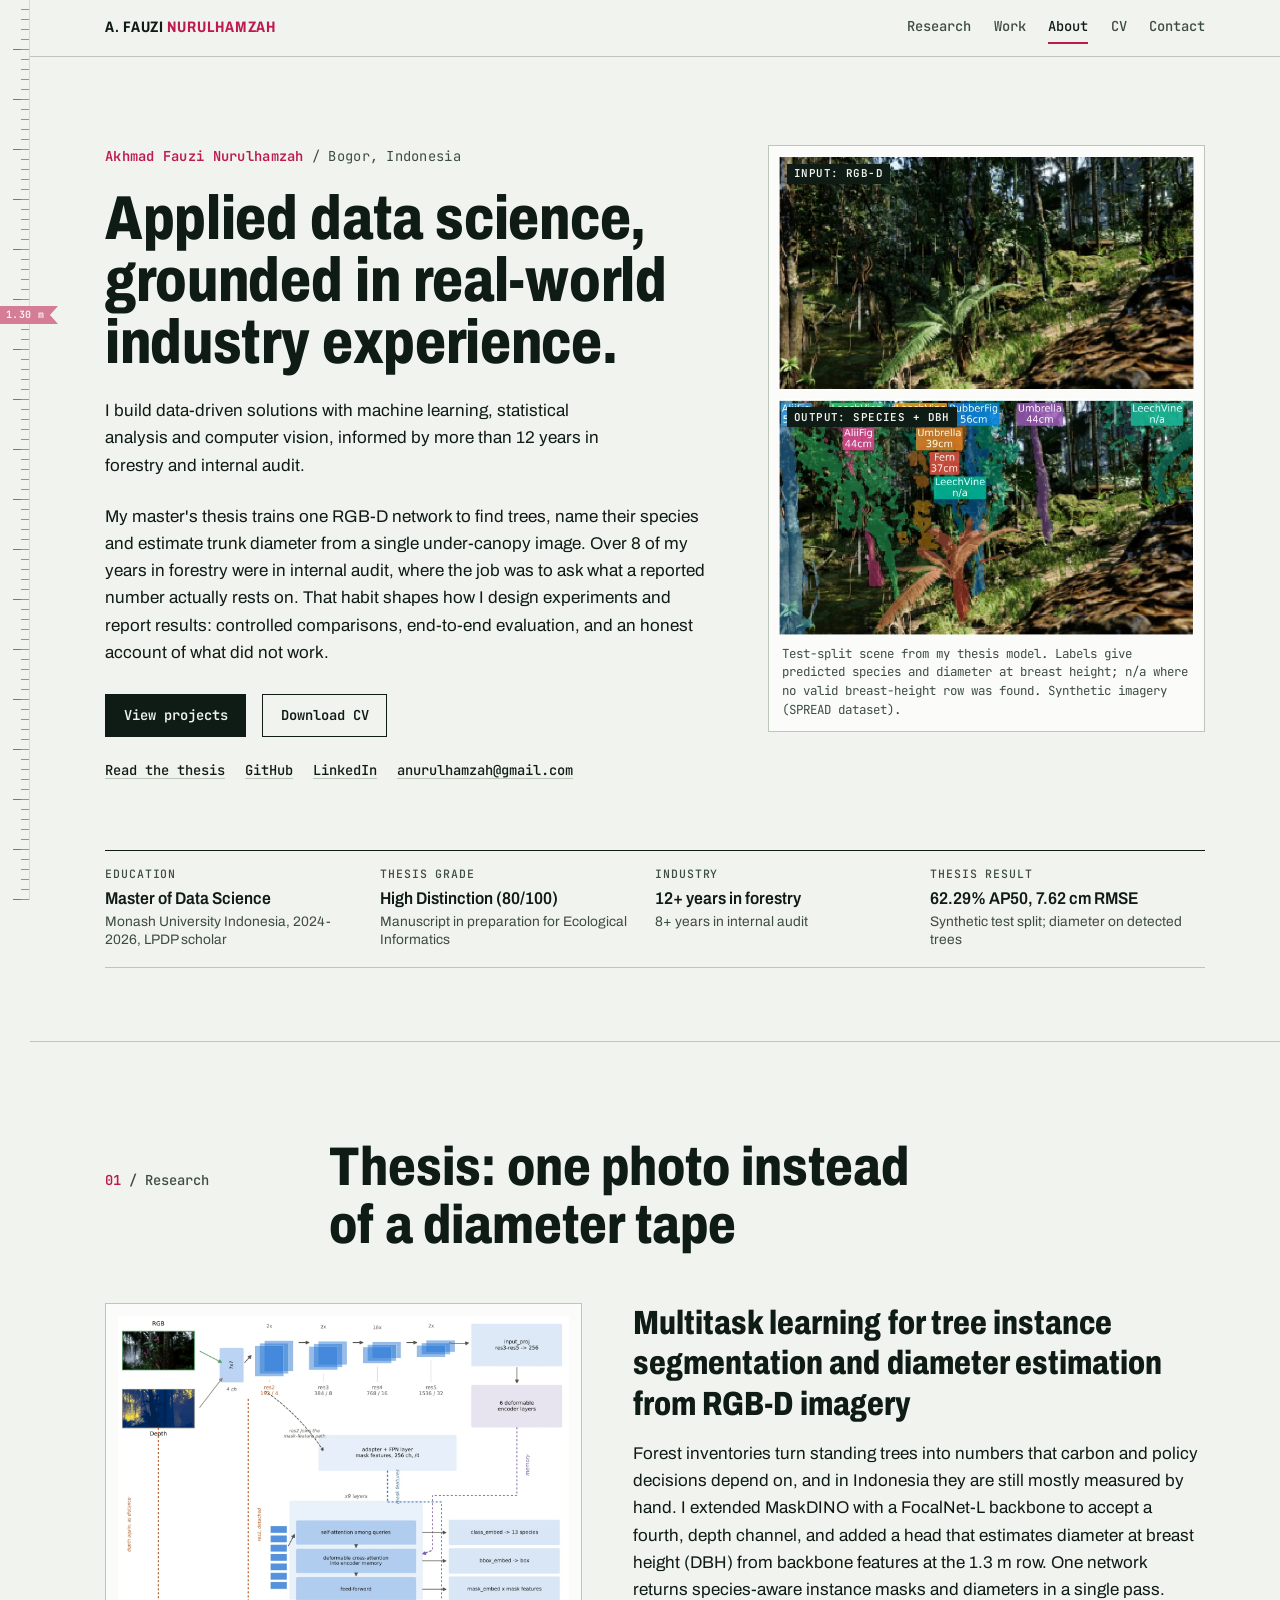
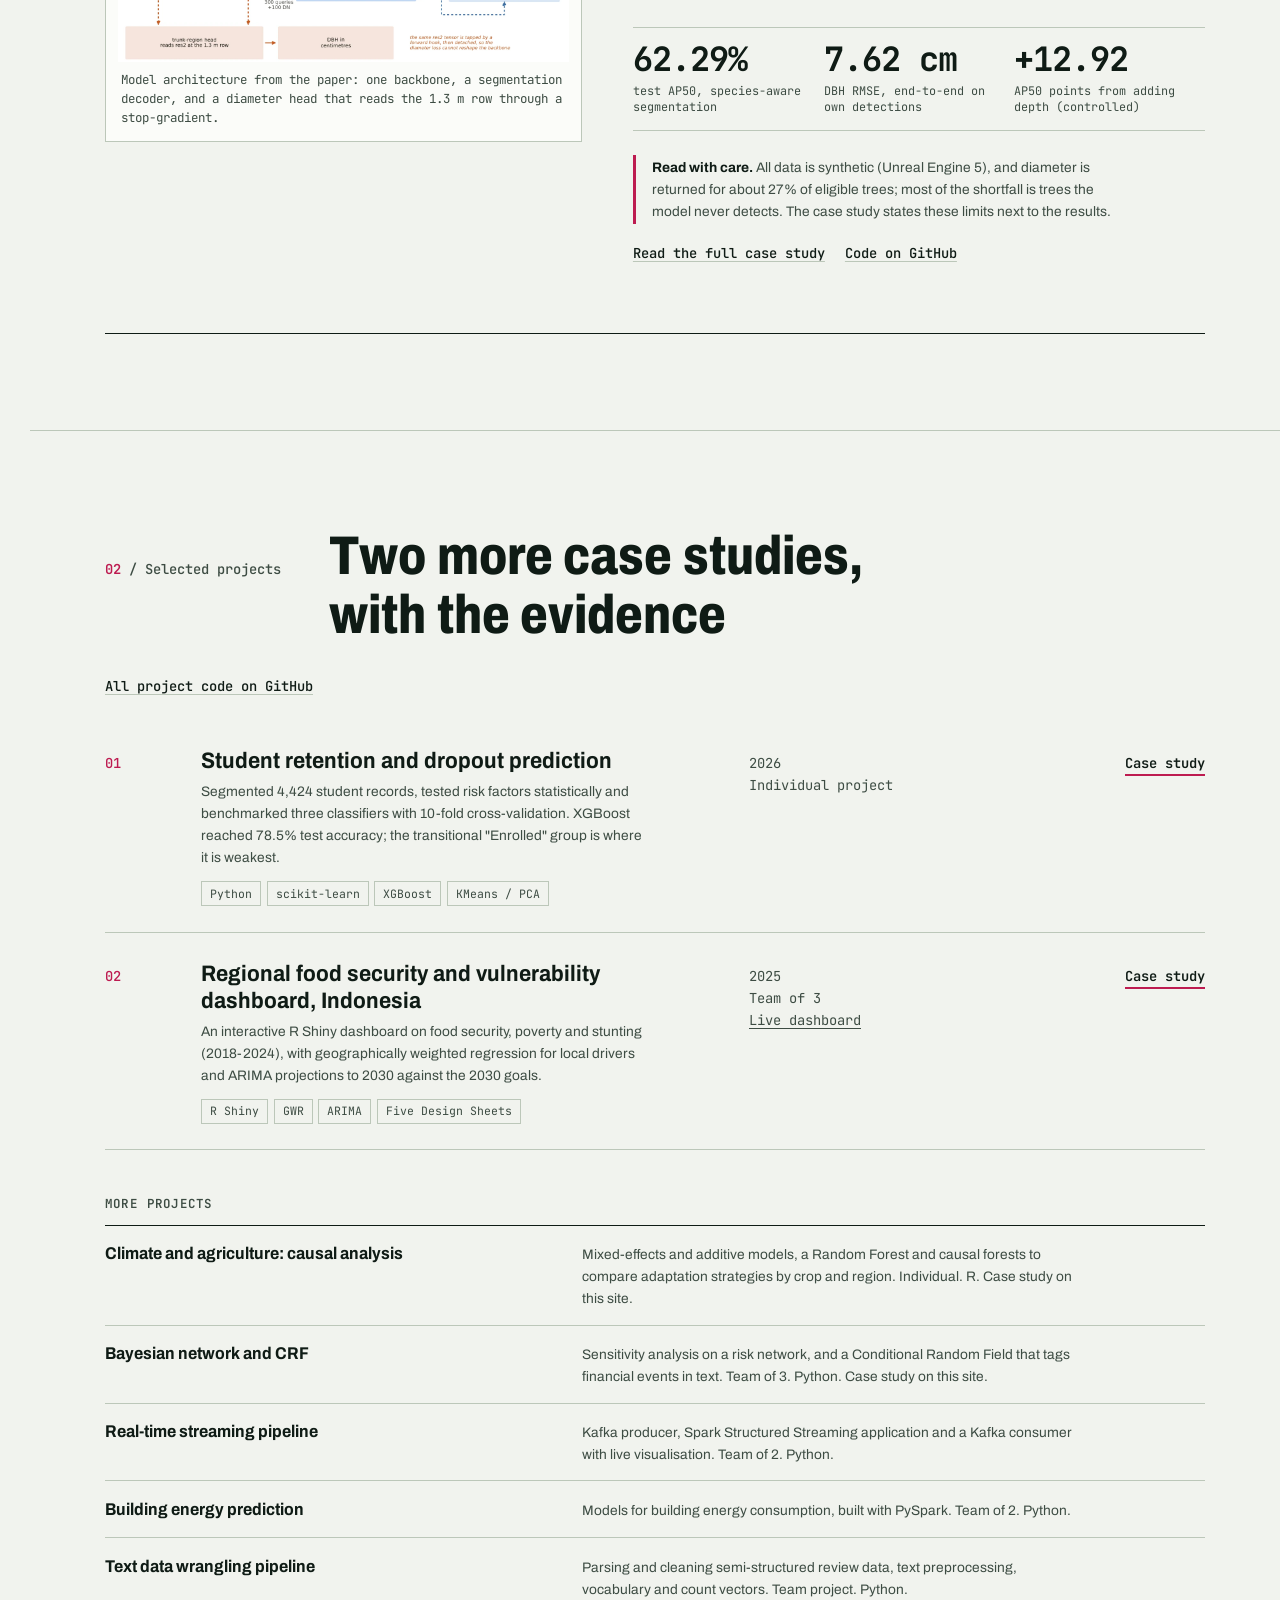
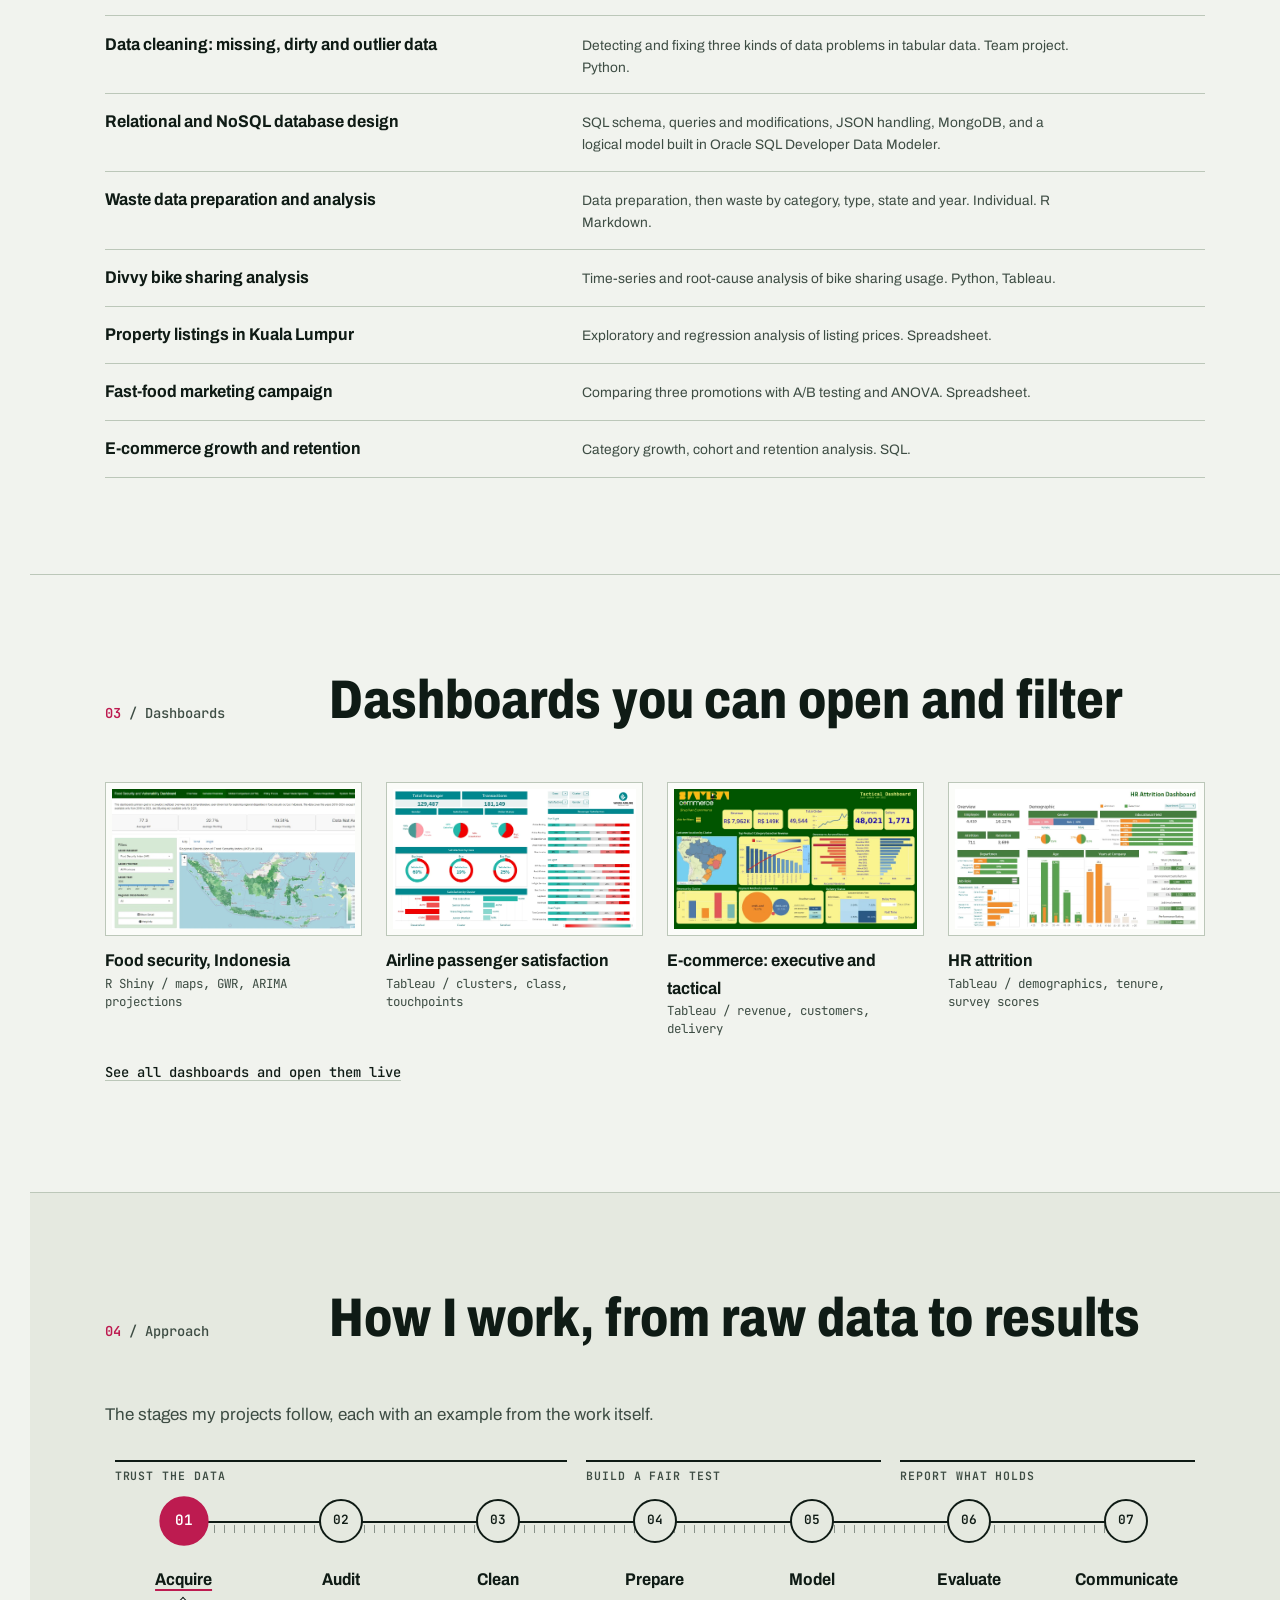
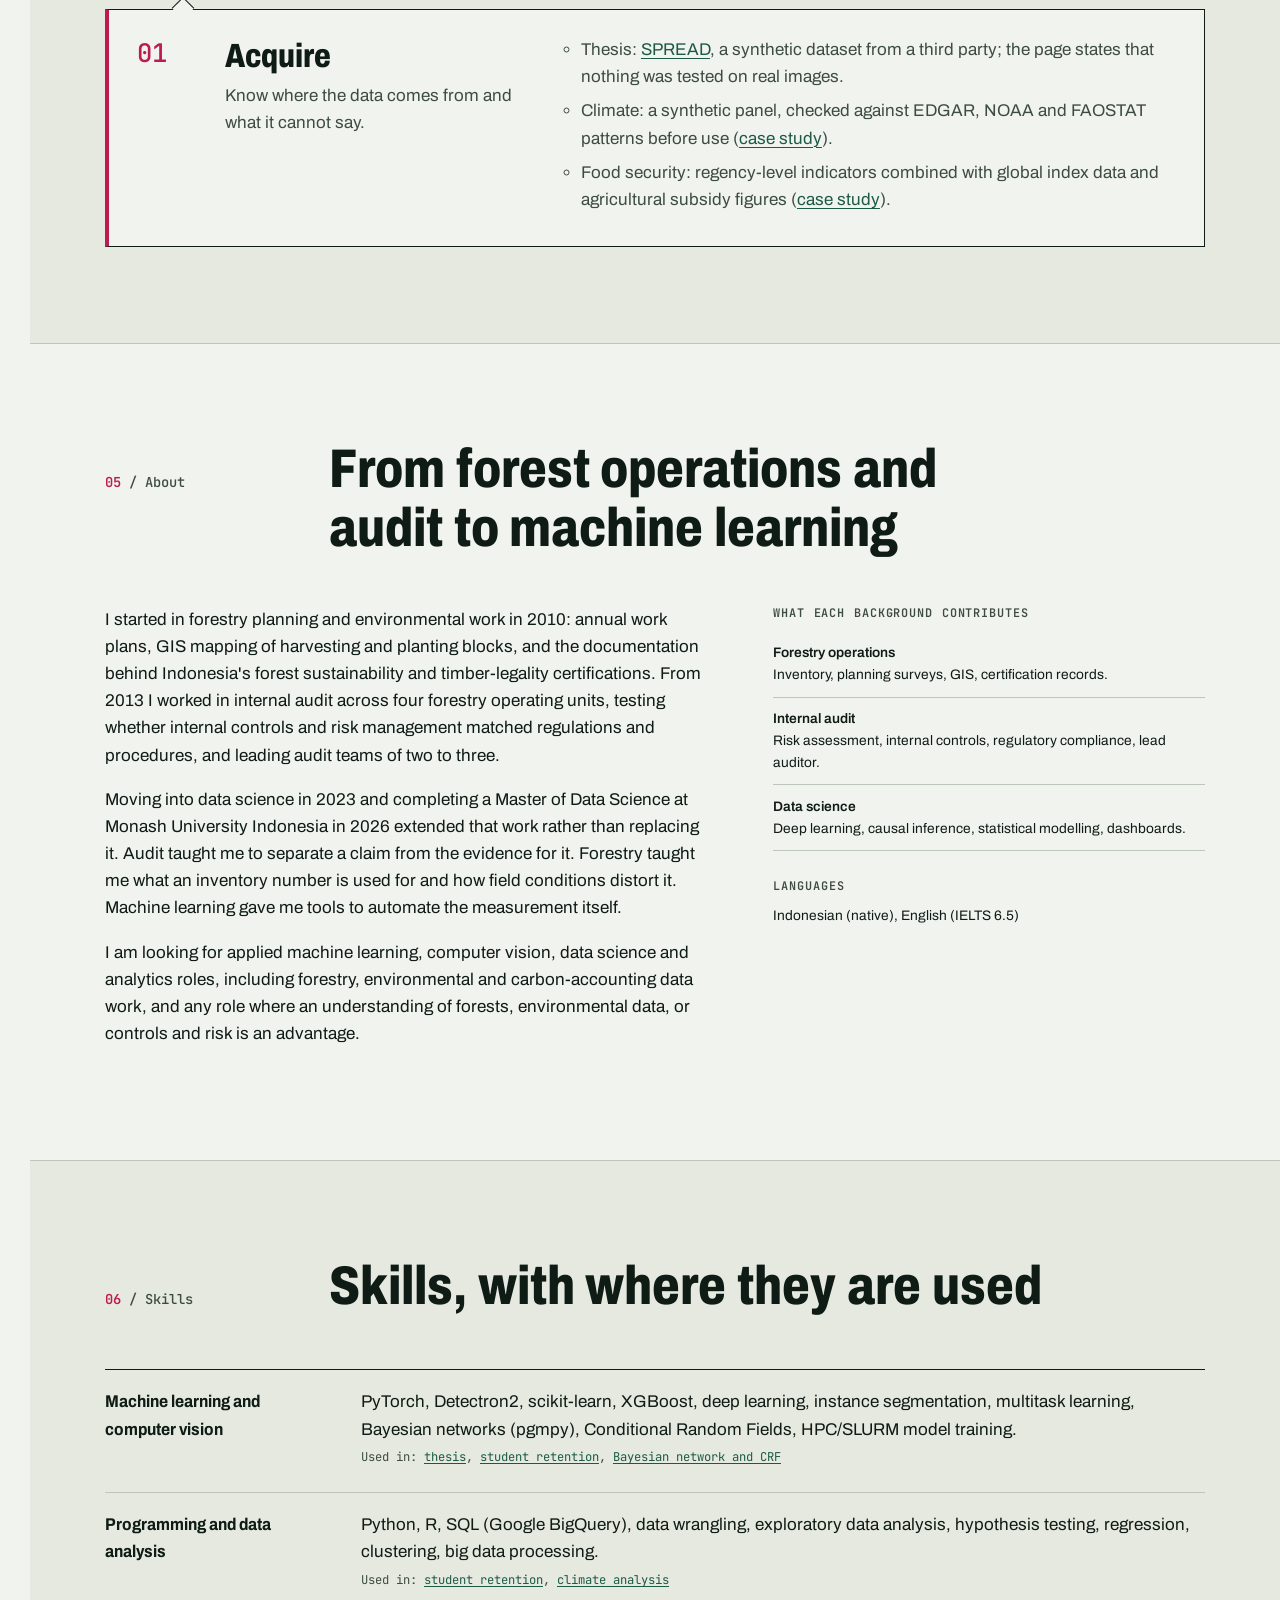
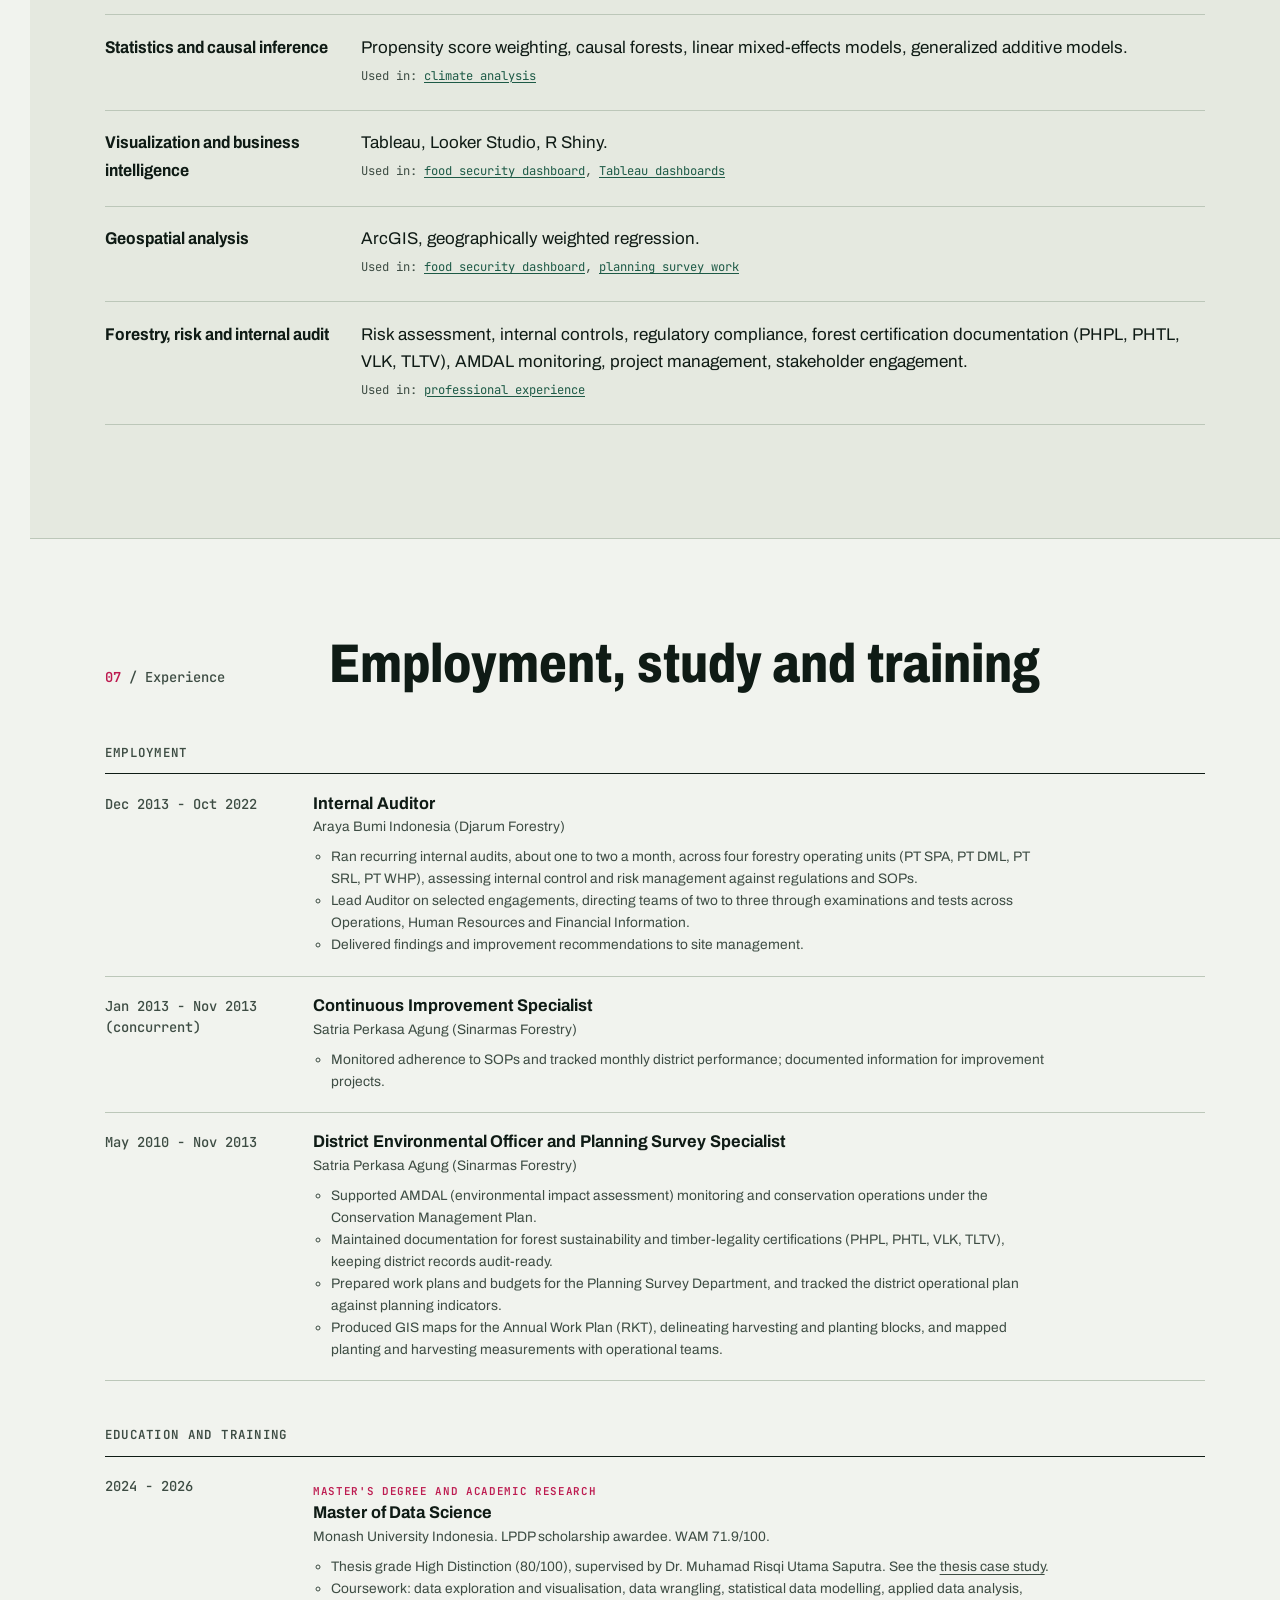
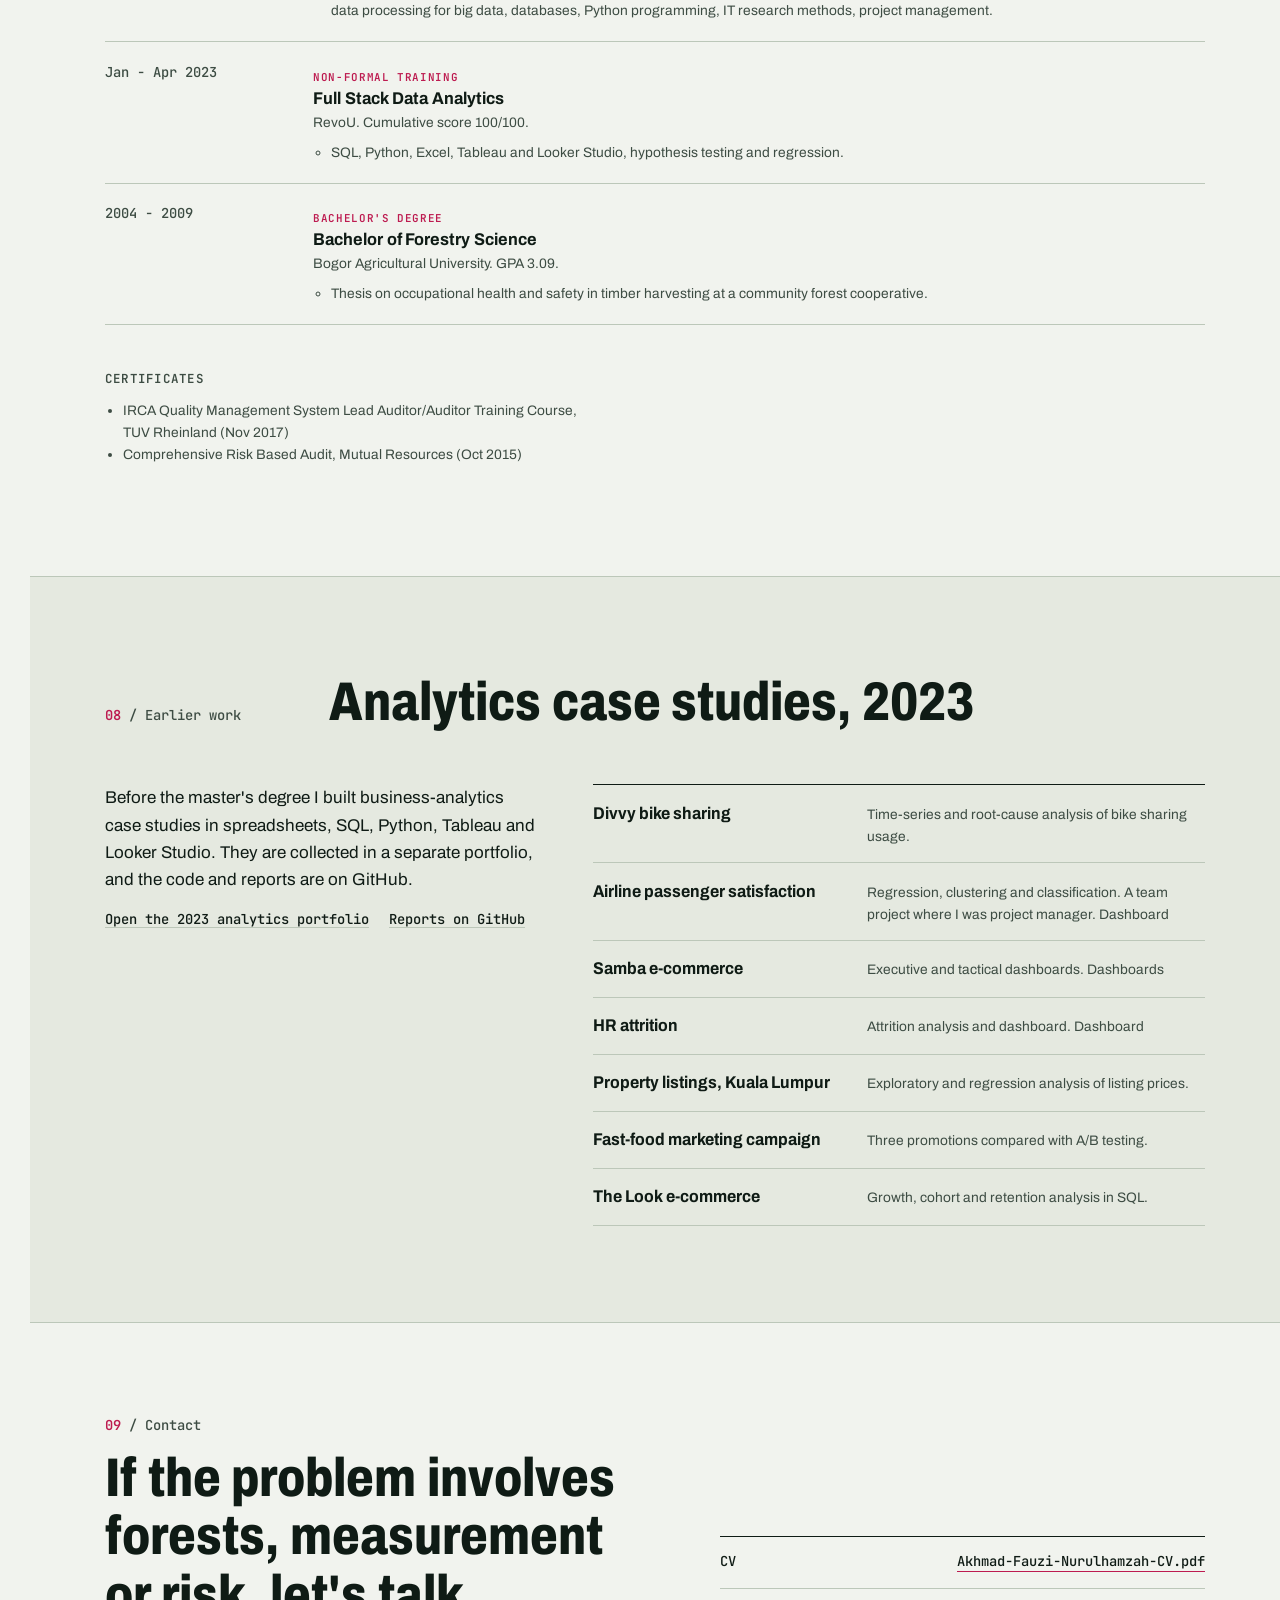
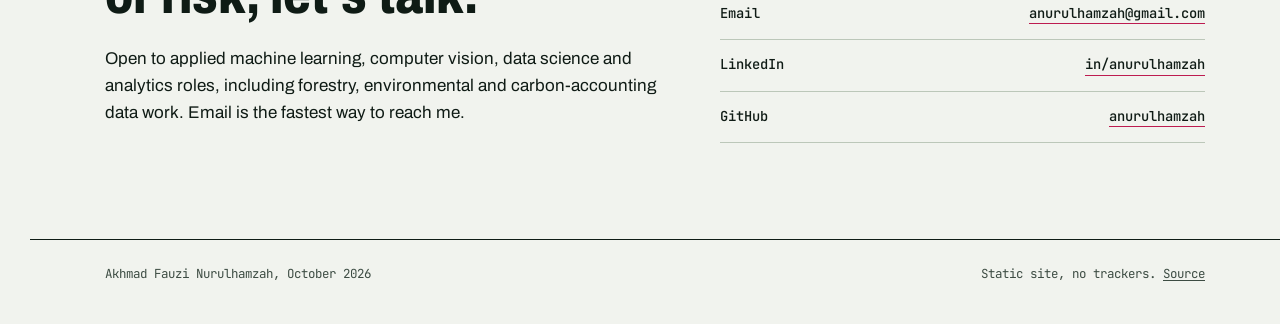
==== commit 0a10c8a0: "Name forestry, environmental and carbon-accounting data work in the roles sought Contact line, about" ====
--- a/index.html
+++ b/index.html
@@ -4,7 +4,7 @@
   <meta charset="utf-8">
   <meta name="viewport" content="width=device-width, initial-scale=1">
   <title>Akhmad Fauzi Nurulhamzah | Applied data science</title>
-  <meta name="description" content="Applied data science, machine learning and computer vision, grounded in 12+ years in forestry and 8+ in internal audit. Master of Data Science, Monash.">
+  <meta name="description" content="Applied data science and machine learning for forestry, environmental and carbon data, grounded in 12+ years in forestry and 8+ in audit. Master of Data Science.">
   <meta name="color-scheme" content="light dark">
   <link rel="canonical" href="https://anurulhamzah.github.io/">
   <link rel="icon" href="assets/favicon.svg" type="image/svg+xml">
@@ -28,7 +28,7 @@
       {"@type": "CollegeOrUniversity", "name": "Monash University Indonesia"},
       {"@type": "CollegeOrUniversity", "name": "Bogor Agricultural University"}
     ],
-    "knowsAbout": ["Machine learning", "Computer vision", "Causal inference", "Forest inventory", "Internal audit"]
+    "knowsAbout": ["Machine learning", "Computer vision", "Causal inference", "Forest inventory", "Forest carbon accounting", "Forestry", "Internal audit"]
   }
   </script>
 </head>
@@ -314,7 +314,7 @@
           <div>
             <p>I started in forestry planning and environmental work in 2010: annual work plans, GIS mapping of harvesting and planting blocks, and the documentation behind Indonesia's forest sustainability and timber-legality certifications. From 2013 I worked in internal audit across four forestry operating units, testing whether internal controls and risk management matched regulations and procedures, and leading audit teams of two to three.</p>
             <p>Moving into data science in 2023 and completing a Master of Data Science at Monash University Indonesia in 2026 extended that work rather than replacing it. Audit taught me to separate a claim from the evidence for it. Forestry taught me what an inventory number is used for and how field conditions distort it. Machine learning gave me tools to automate the measurement itself.</p>
-            <p>I am looking for applied machine learning, computer vision and analytics roles where domain understanding of forests, environmental data, or controls and risk is an advantage.</p>
+            <p>I am looking for applied machine learning, computer vision, data science and analytics roles, including forestry, environmental and carbon-accounting data work, and any role where an understanding of forests, environmental data, or controls and risk is an advantage.</p>
           </div>
           <aside aria-label="Background at a glance">
             <h3>What each background contributes</h3>
@@ -500,7 +500,7 @@
         <div>
           <p class="section__no"><b>09</b> / Contact</p>
           <h2 id="contact-title" style="margin-top:1rem">If the problem involves forests, measurement or risk, let's talk.</h2>
-          <p style="margin-top:1.25rem">Open to applied machine learning, computer vision, data science and analytics roles. Email is the fastest way to reach me.</p>
+          <p style="margin-top:1.25rem">Open to applied machine learning, computer vision, data science and analytics roles, including forestry, environmental and carbon-accounting data work. Email is the fastest way to reach me.</p>
         </div>
         <ul class="contact__list">
           <li><span>CV</span><a href="assets/cv/Akhmad-Fauzi-Nurulhamzah-CV.pdf" download>Akhmad-Fauzi-Nurulhamzah-CV.pdf</a></li>
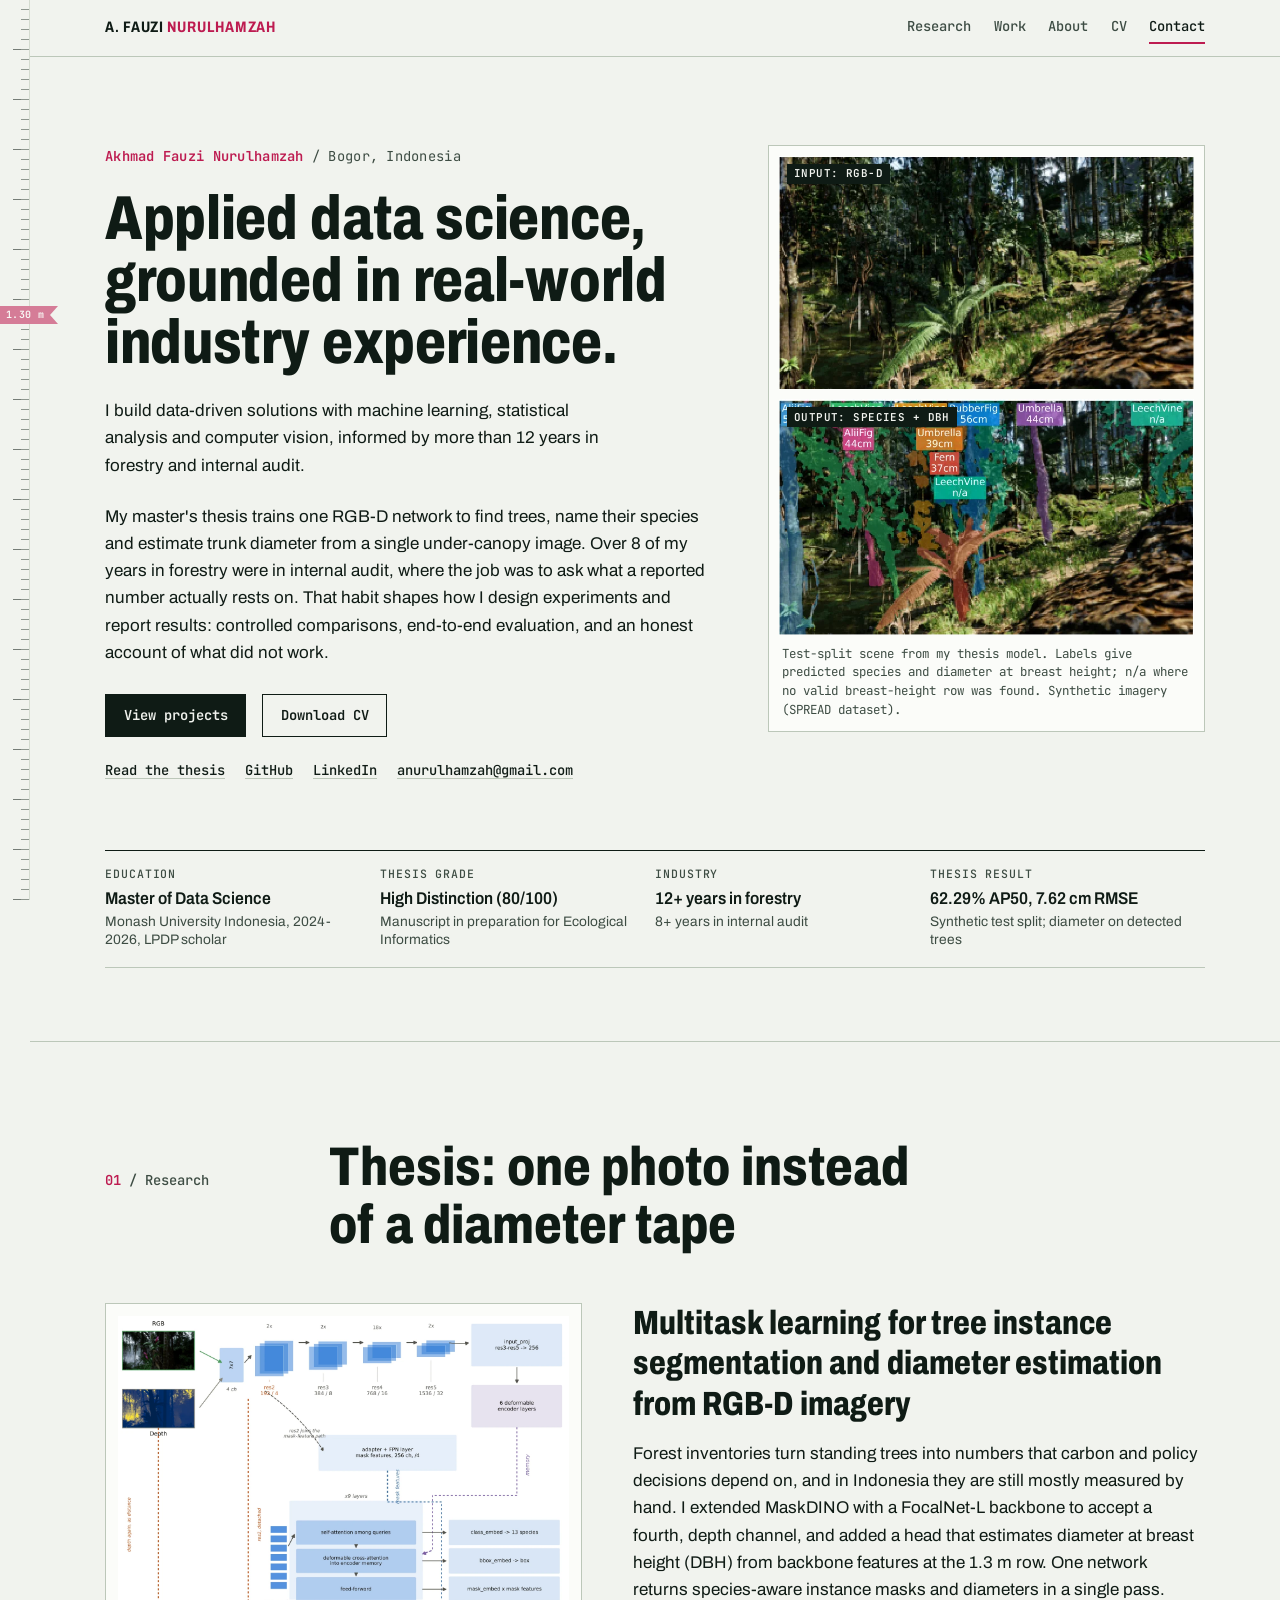
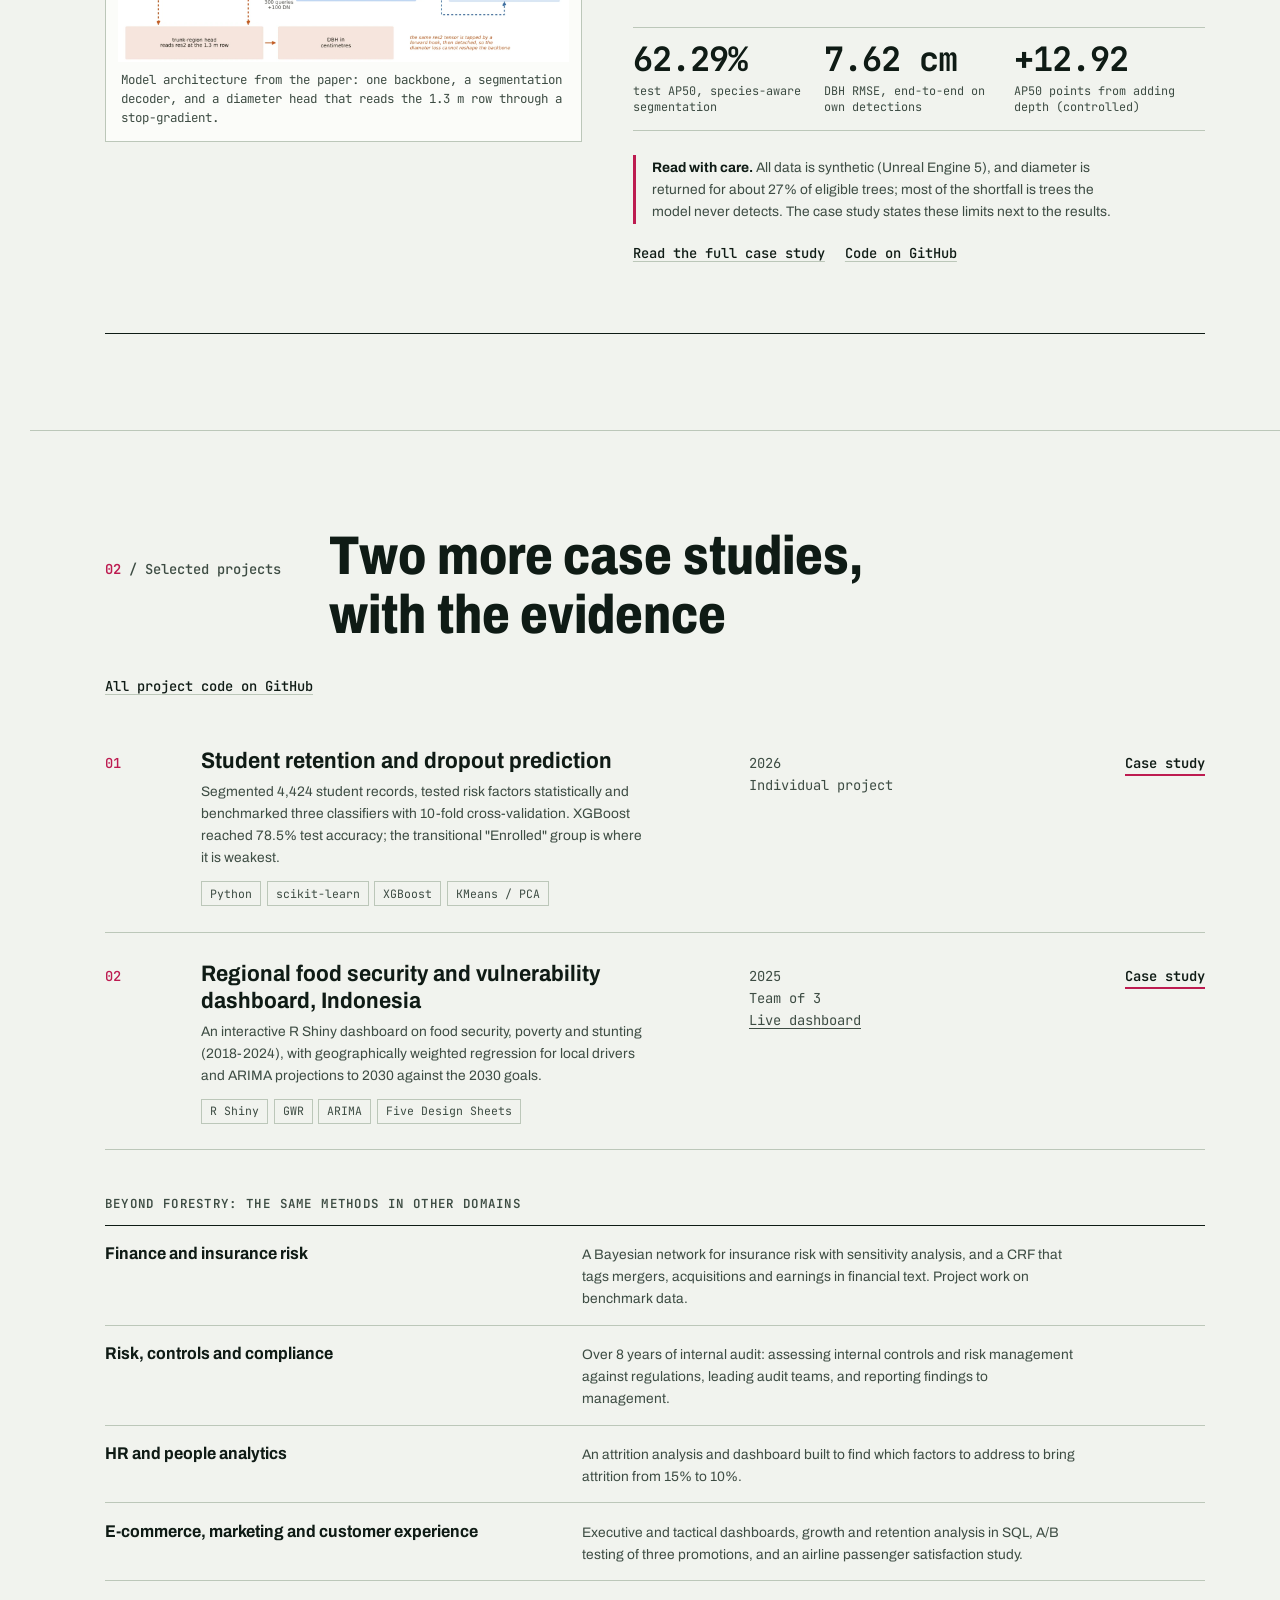
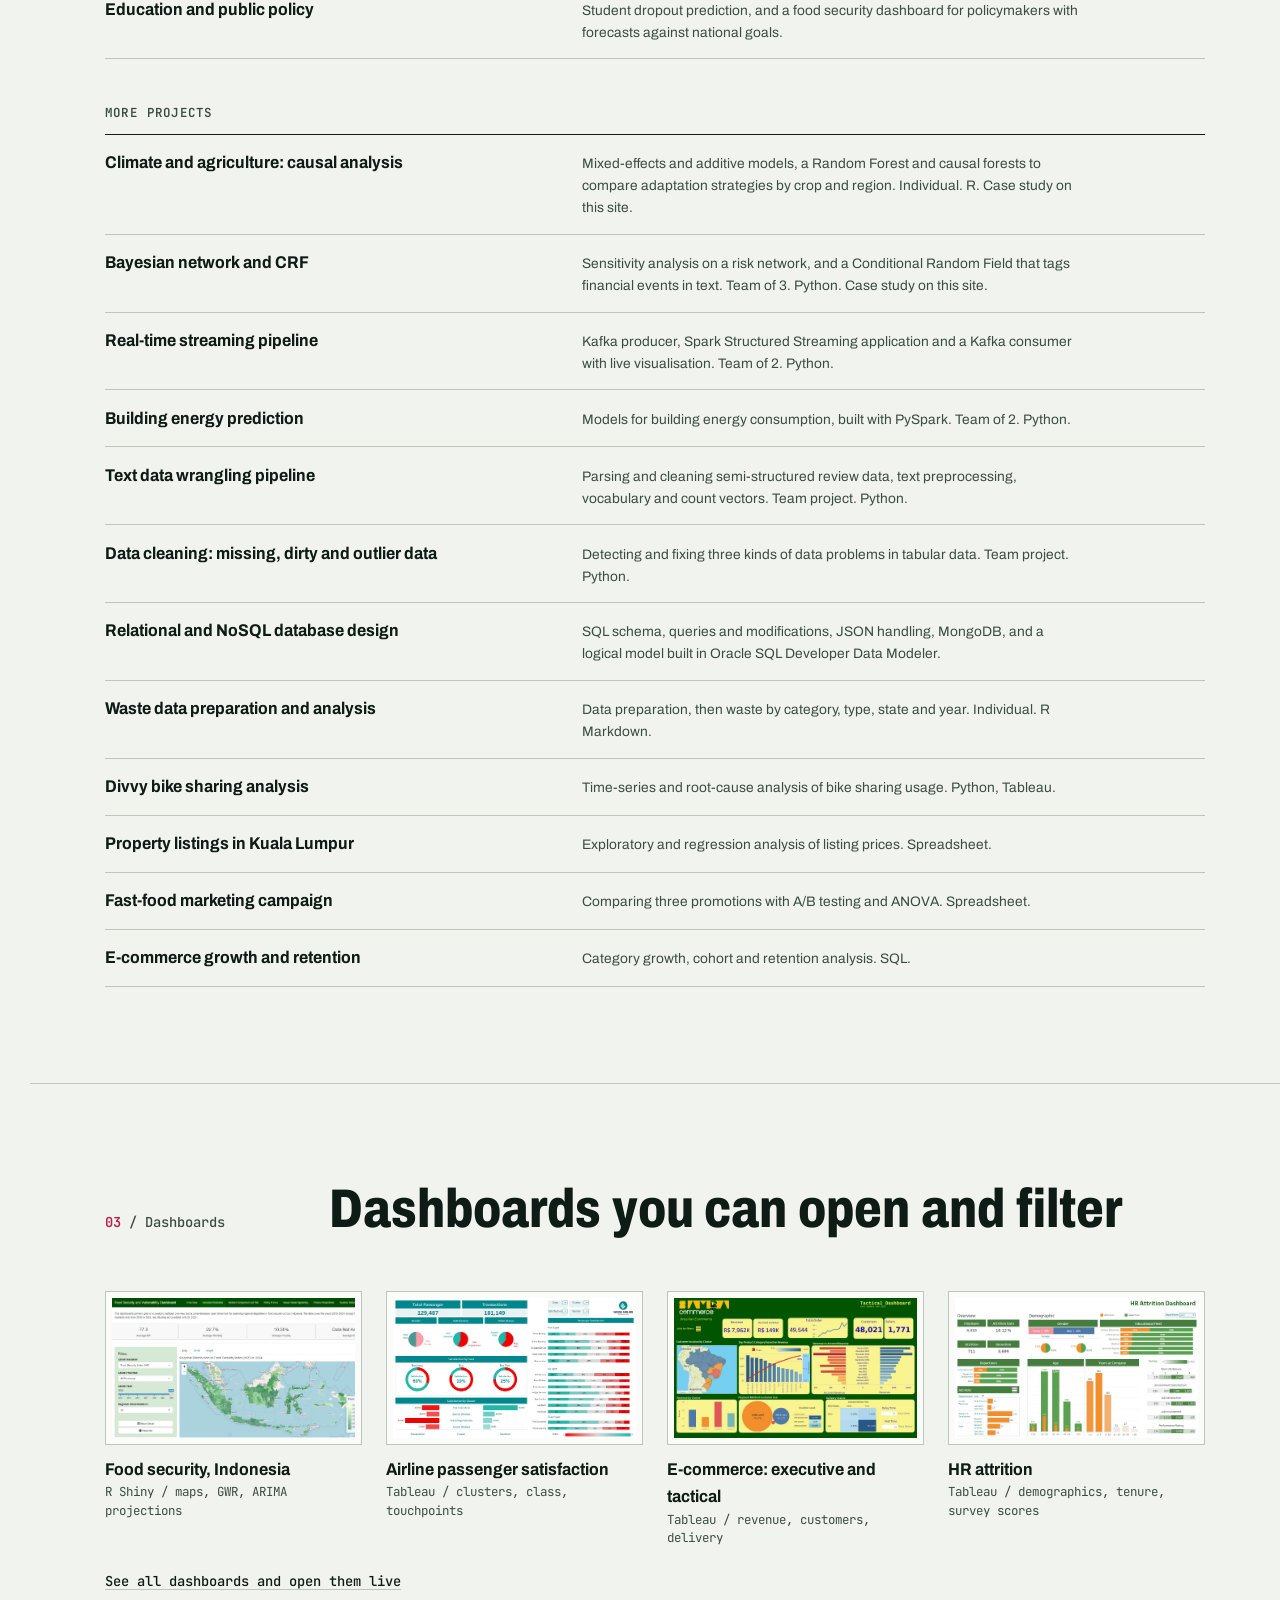
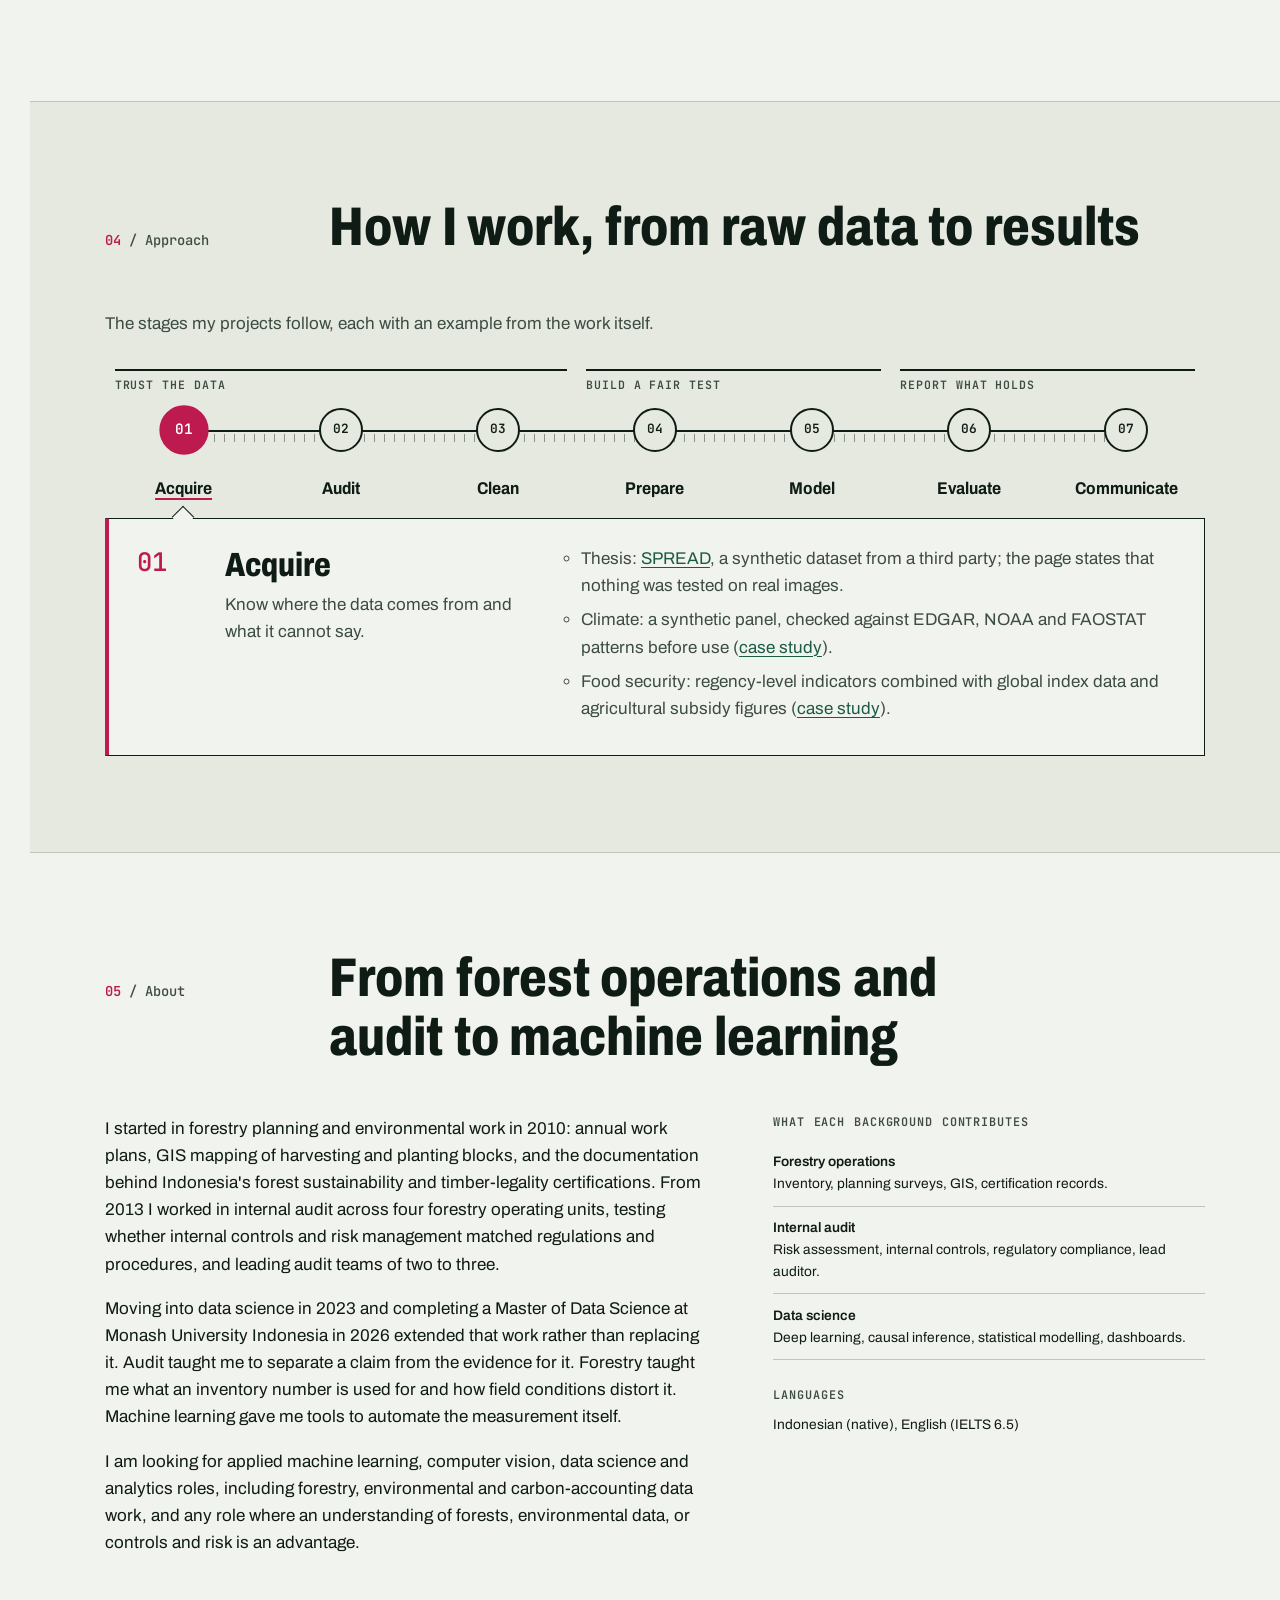
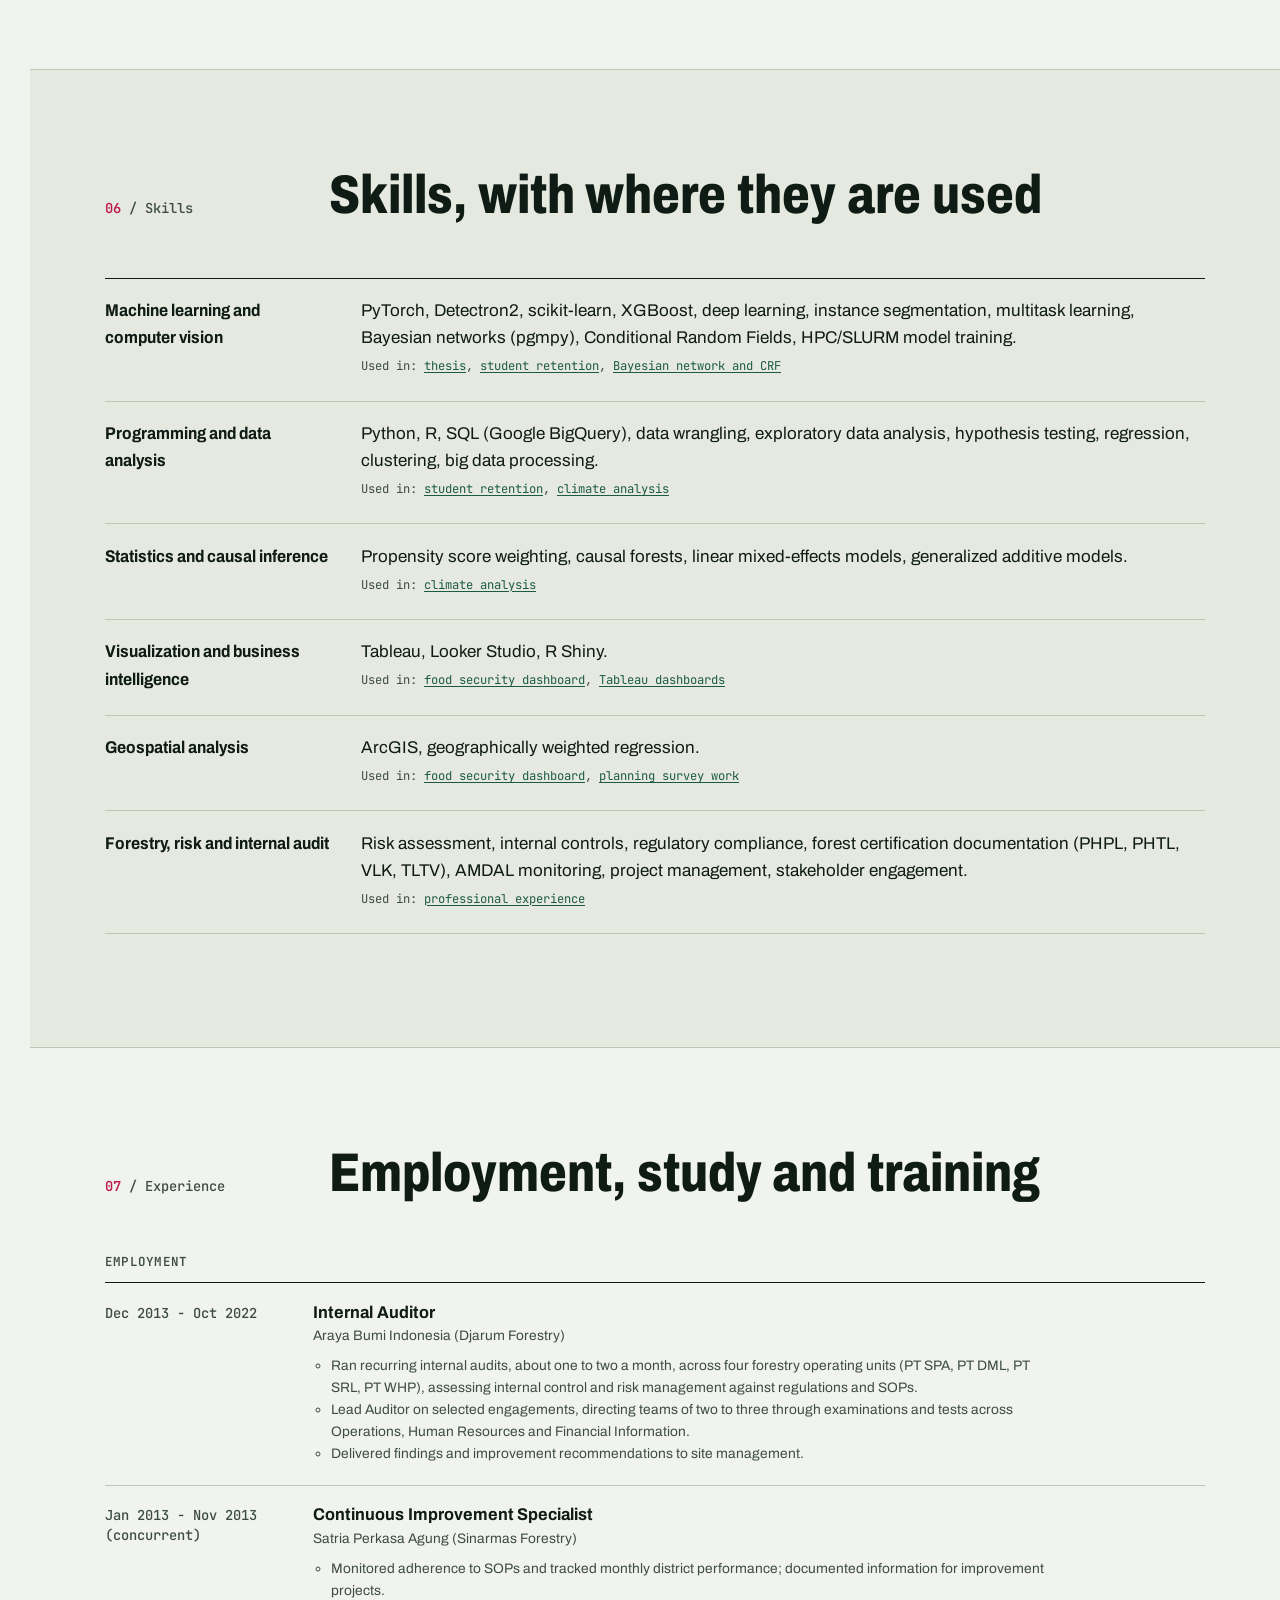
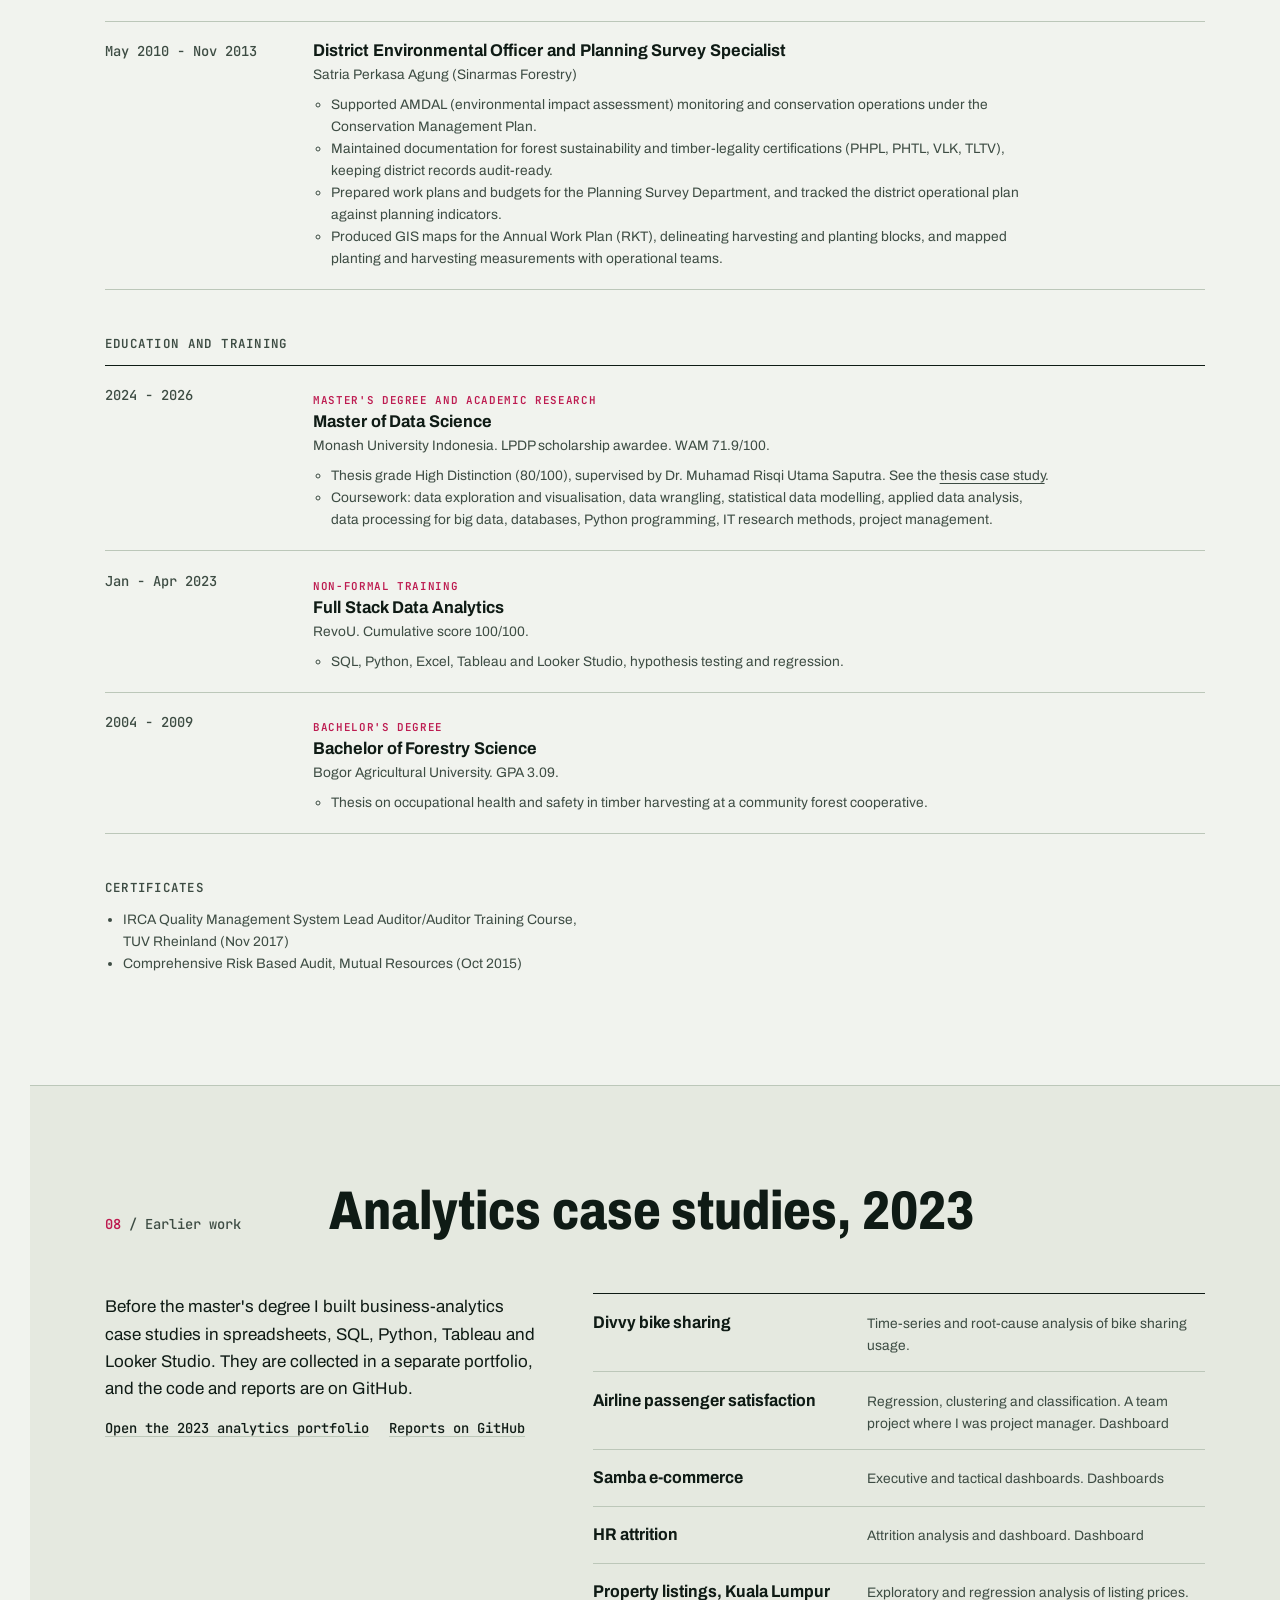
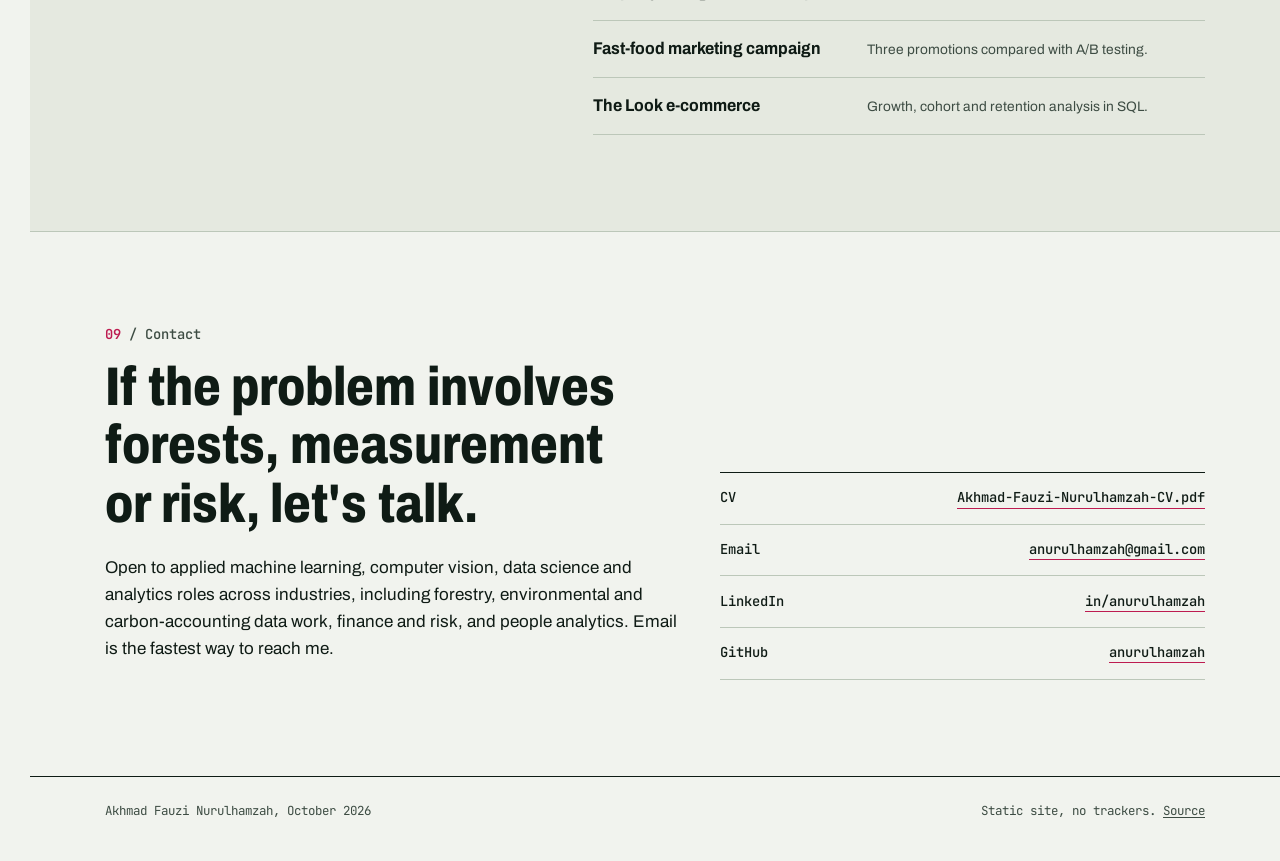
==== commit afba093f: "Add a Beyond forestry block mapping projects to finance, risk, HR, e-commerce and public-policy doma" ====
--- a/index.html
+++ b/index.html
@@ -155,6 +155,15 @@
           </li>
         </ol>
 
+        <h3 class="subhead" style="margin-top:3rem">Beyond forestry: the same methods in other domains</h3>
+        <ul class="more">
+          <li><a href="projects/bayesian-network-crf/"><b>Finance and insurance risk</b></a><span>A Bayesian network for insurance risk with sensitivity analysis, and a CRF that tags mergers, acquisitions and earnings in financial text. Project work on benchmark data.</span></li>
+          <li><a href="#experience"><b>Risk, controls and compliance</b></a><span>Over 8 years of internal audit: assessing internal controls and risk management against regulations, leading audit teams, and reporting findings to management.</span></li>
+          <li><a href="dashboards/#hr"><b>HR and people analytics</b></a><span>An attrition analysis and dashboard built to find which factors to address to bring attrition from 15% to 10%.</span></li>
+          <li><a href="dashboards/#samba"><b>E-commerce, marketing and customer experience</b></a><span>Executive and tactical dashboards, growth and retention analysis in SQL, A/B testing of three promotions, and an airline passenger satisfaction study.</span></li>
+          <li><a href="projects/student-retention/"><b>Education and public policy</b></a><span>Student dropout prediction, and a food security dashboard for policymakers with forecasts against national goals.</span></li>
+        </ul>
+
         <h3 class="subhead" style="margin-top:3rem">More projects</h3>
         <ul class="more">
           <li><a href="projects/climate-causal-analysis/"><b>Climate and agriculture: causal analysis</b></a><span>Mixed-effects and additive models, a Random Forest and causal forests to compare adaptation strategies by crop and region. Individual. R. Case study on this site.</span></li>
@@ -500,7 +509,7 @@
         <div>
           <p class="section__no"><b>09</b> / Contact</p>
           <h2 id="contact-title" style="margin-top:1rem">If the problem involves forests, measurement or risk, let's talk.</h2>
-          <p style="margin-top:1.25rem">Open to applied machine learning, computer vision, data science and analytics roles, including forestry, environmental and carbon-accounting data work. Email is the fastest way to reach me.</p>
+          <p style="margin-top:1.25rem">Open to applied machine learning, computer vision, data science and analytics roles across industries, including forestry, environmental and carbon-accounting data work, finance and risk, and people analytics. Email is the fastest way to reach me.</p>
         </div>
         <ul class="contact__list">
           <li><span>CV</span><a href="assets/cv/Akhmad-Fauzi-Nurulhamzah-CV.pdf" download>Akhmad-Fauzi-Nurulhamzah-CV.pdf</a></li>
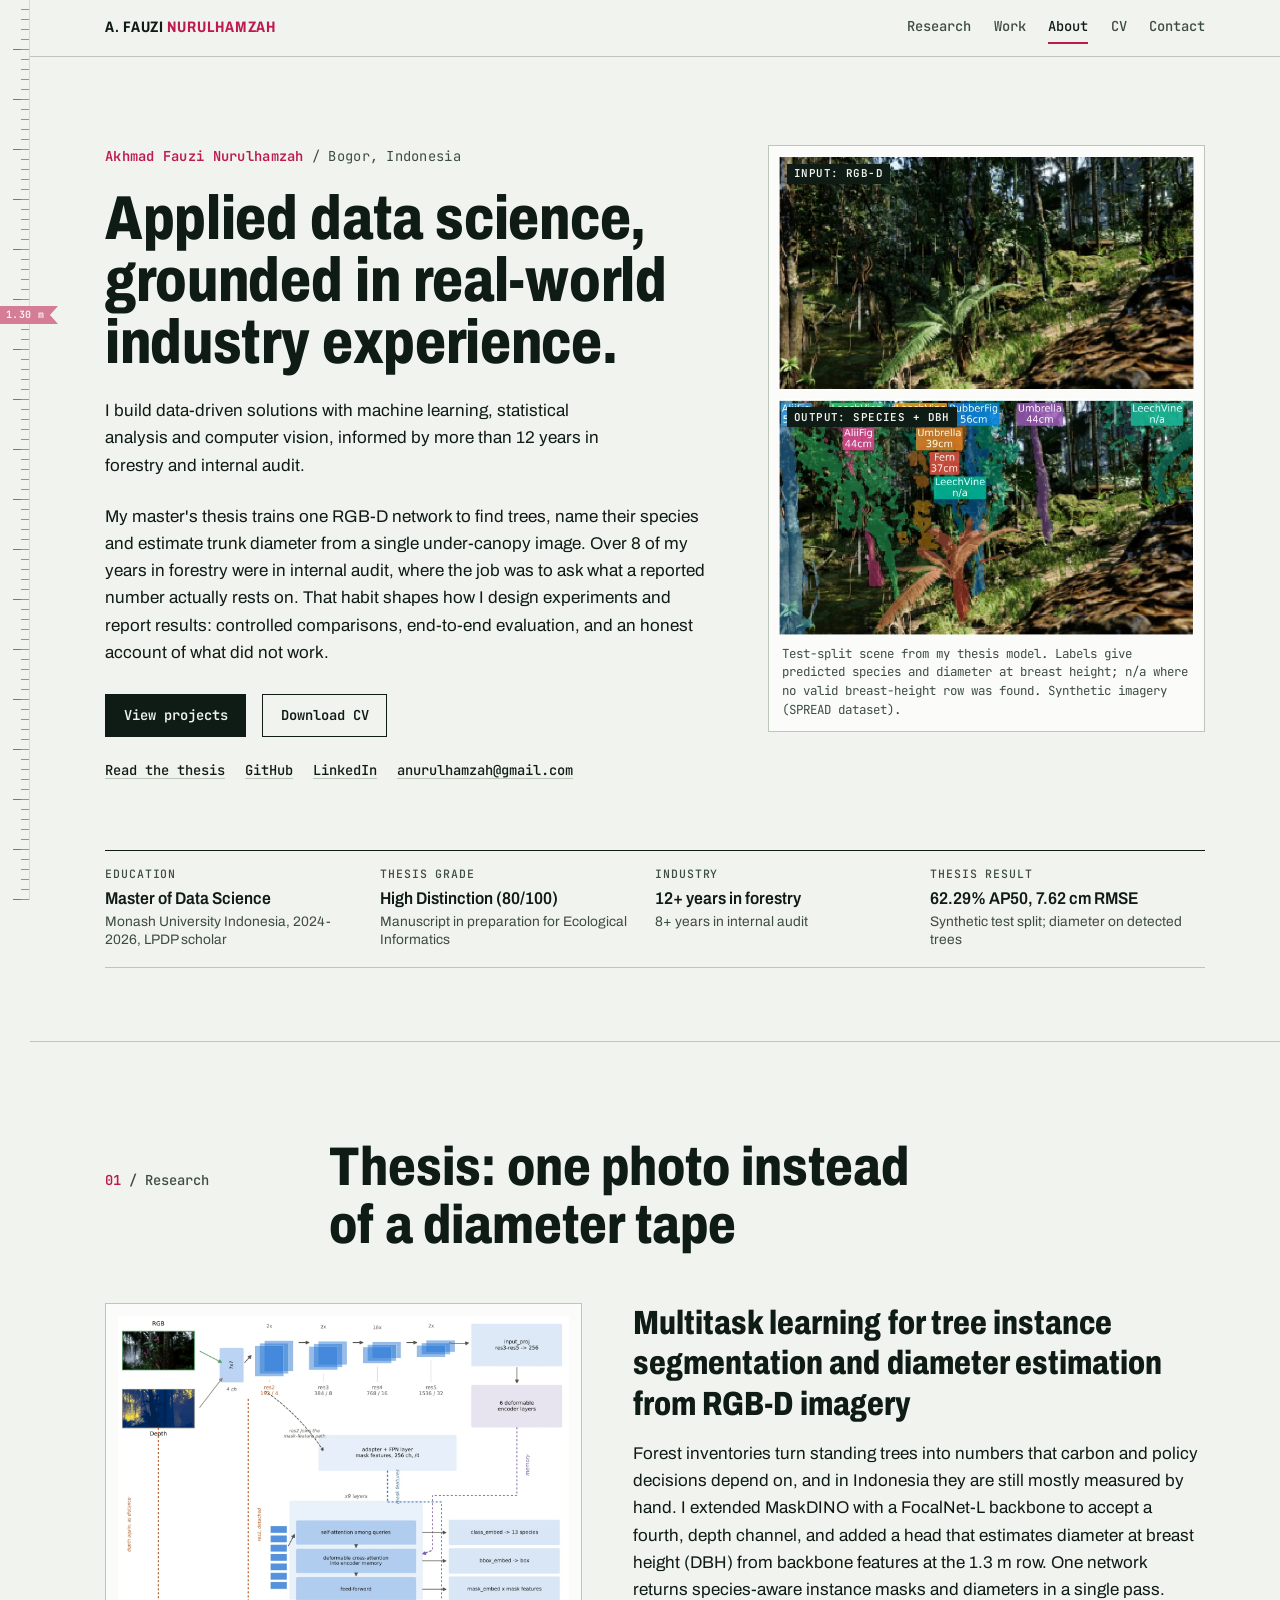
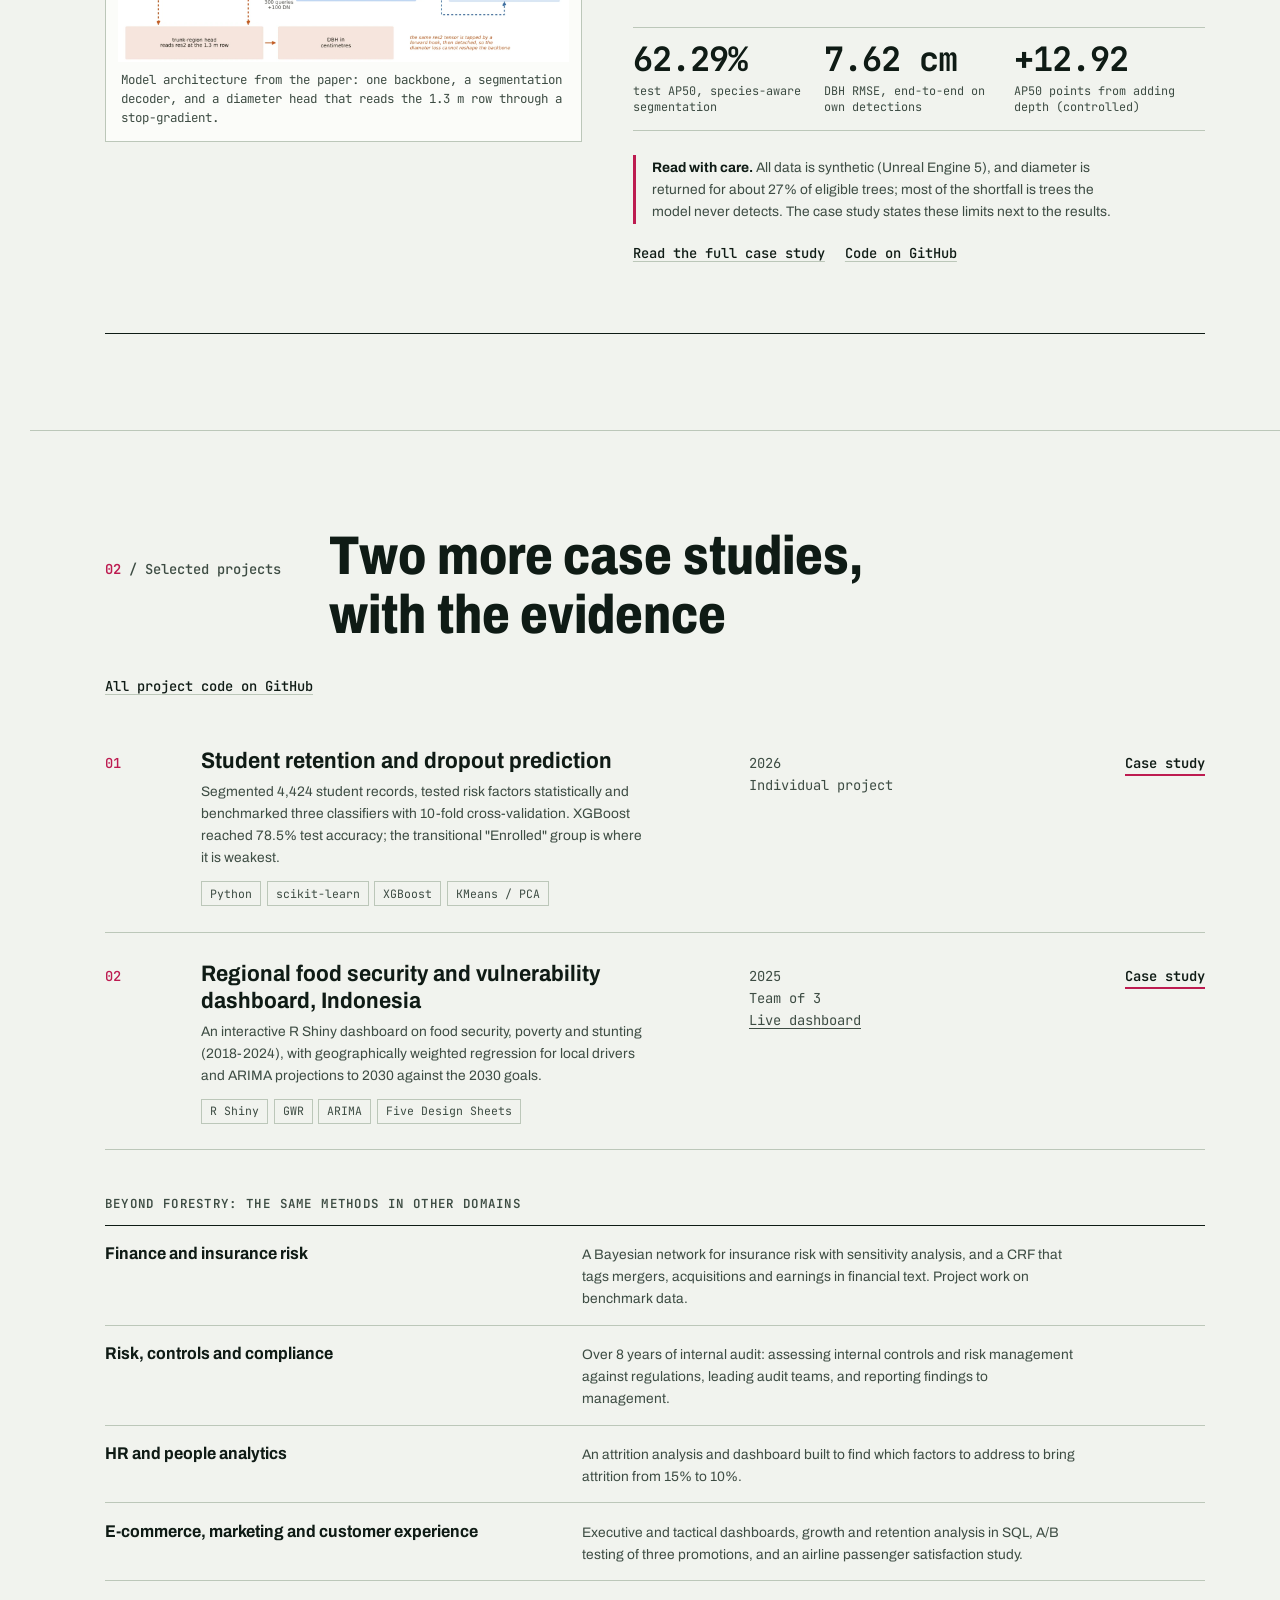
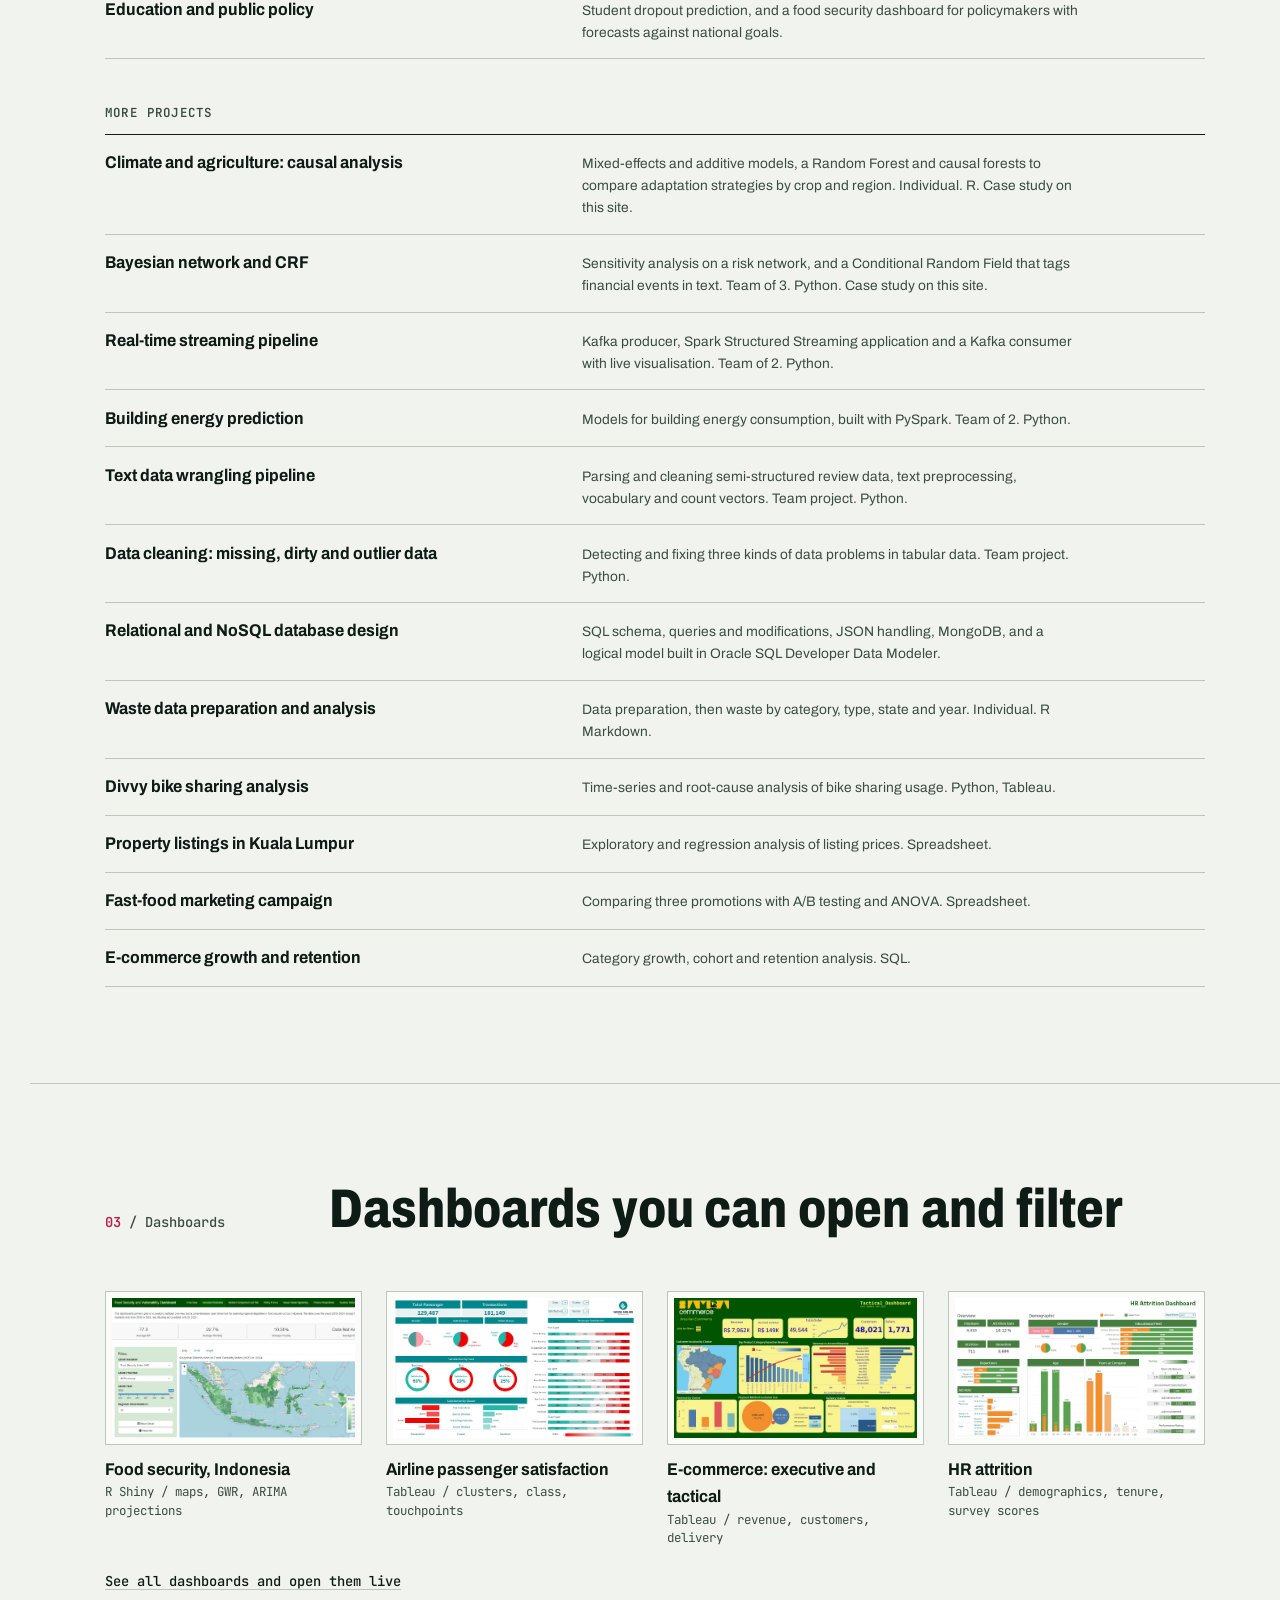
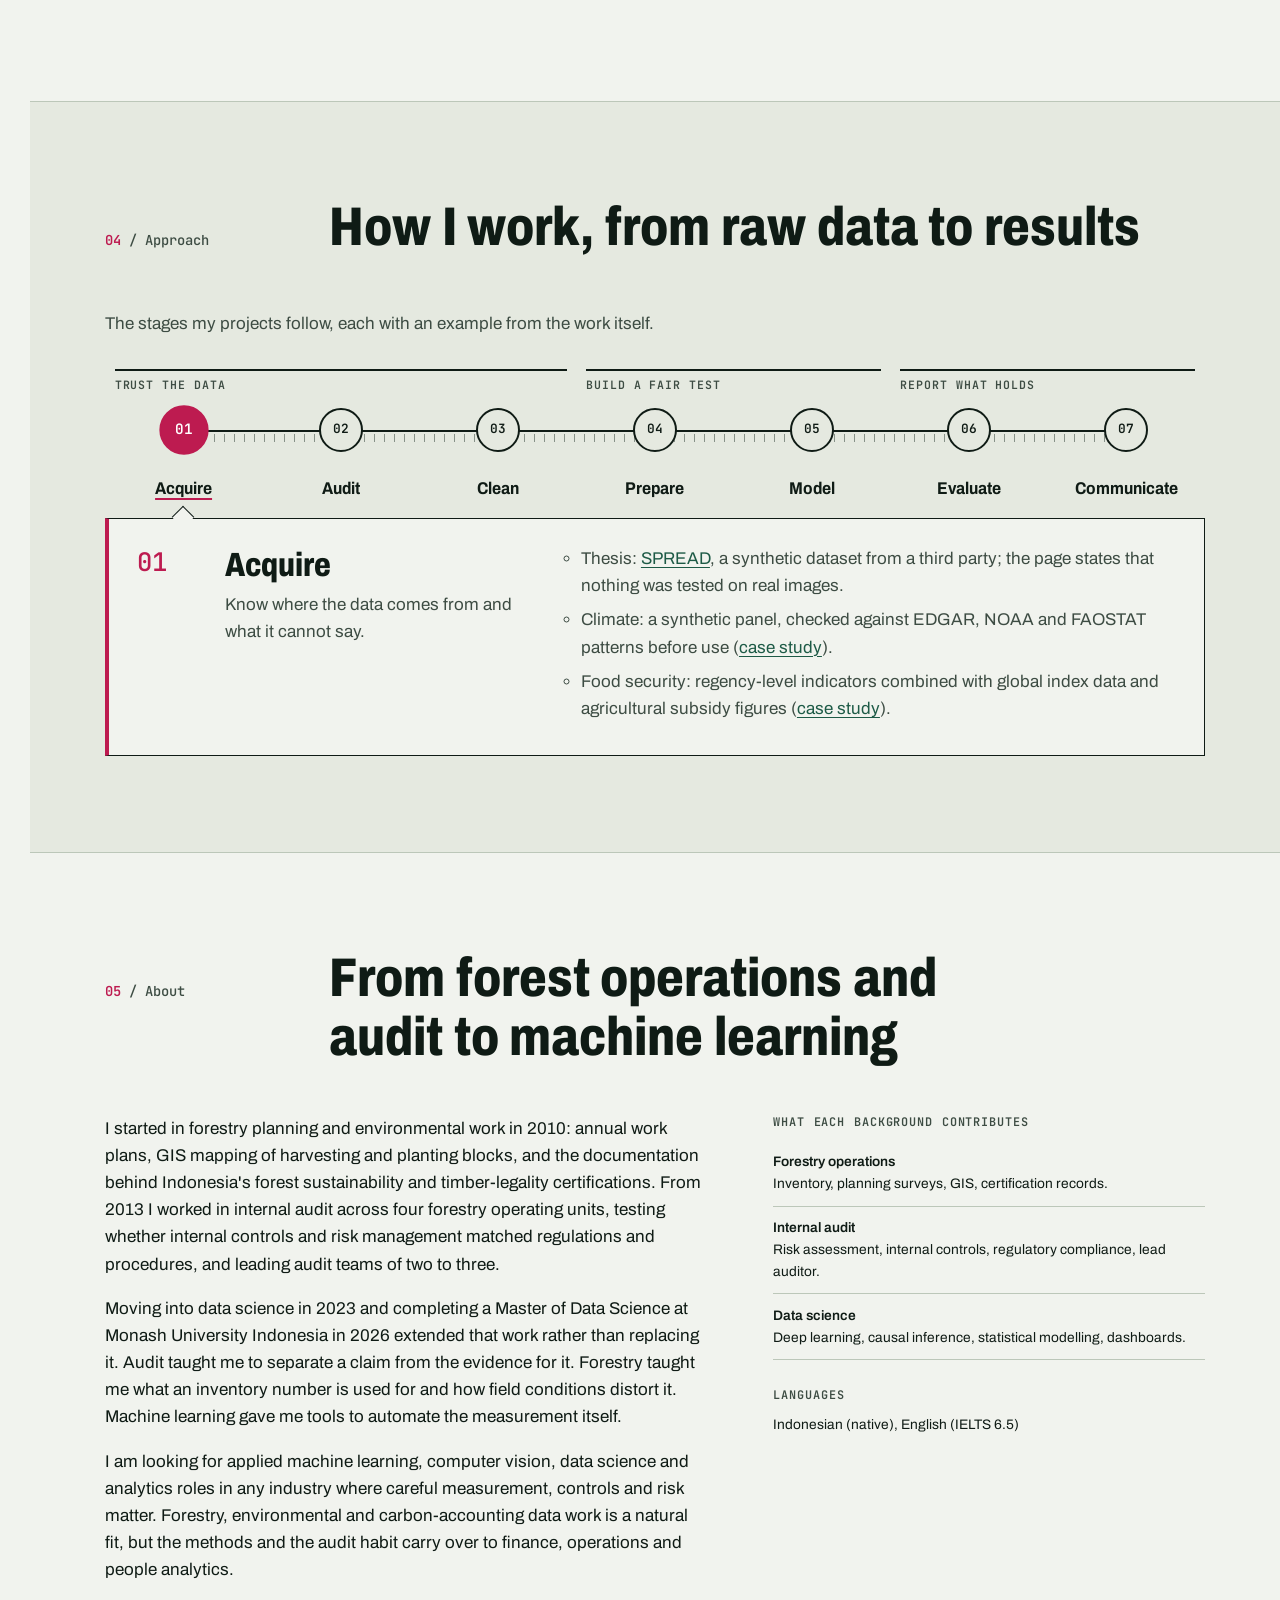
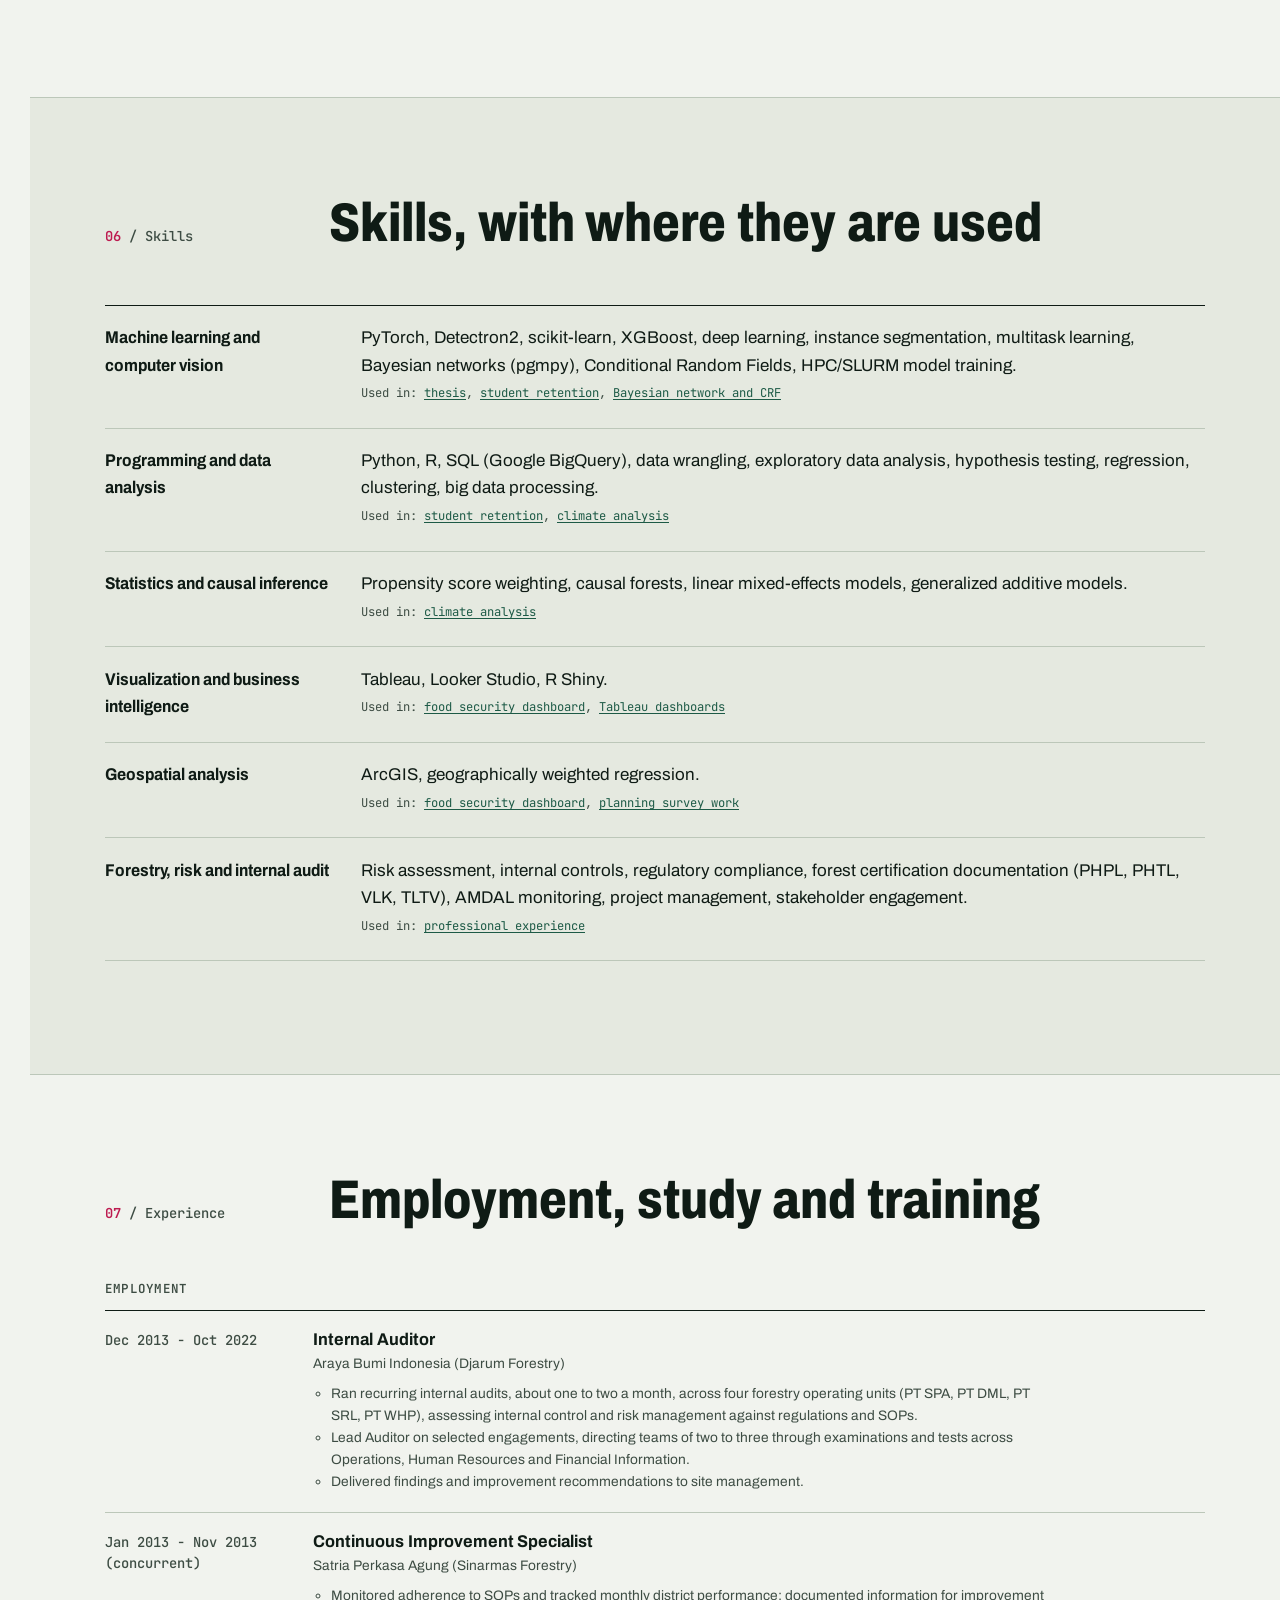
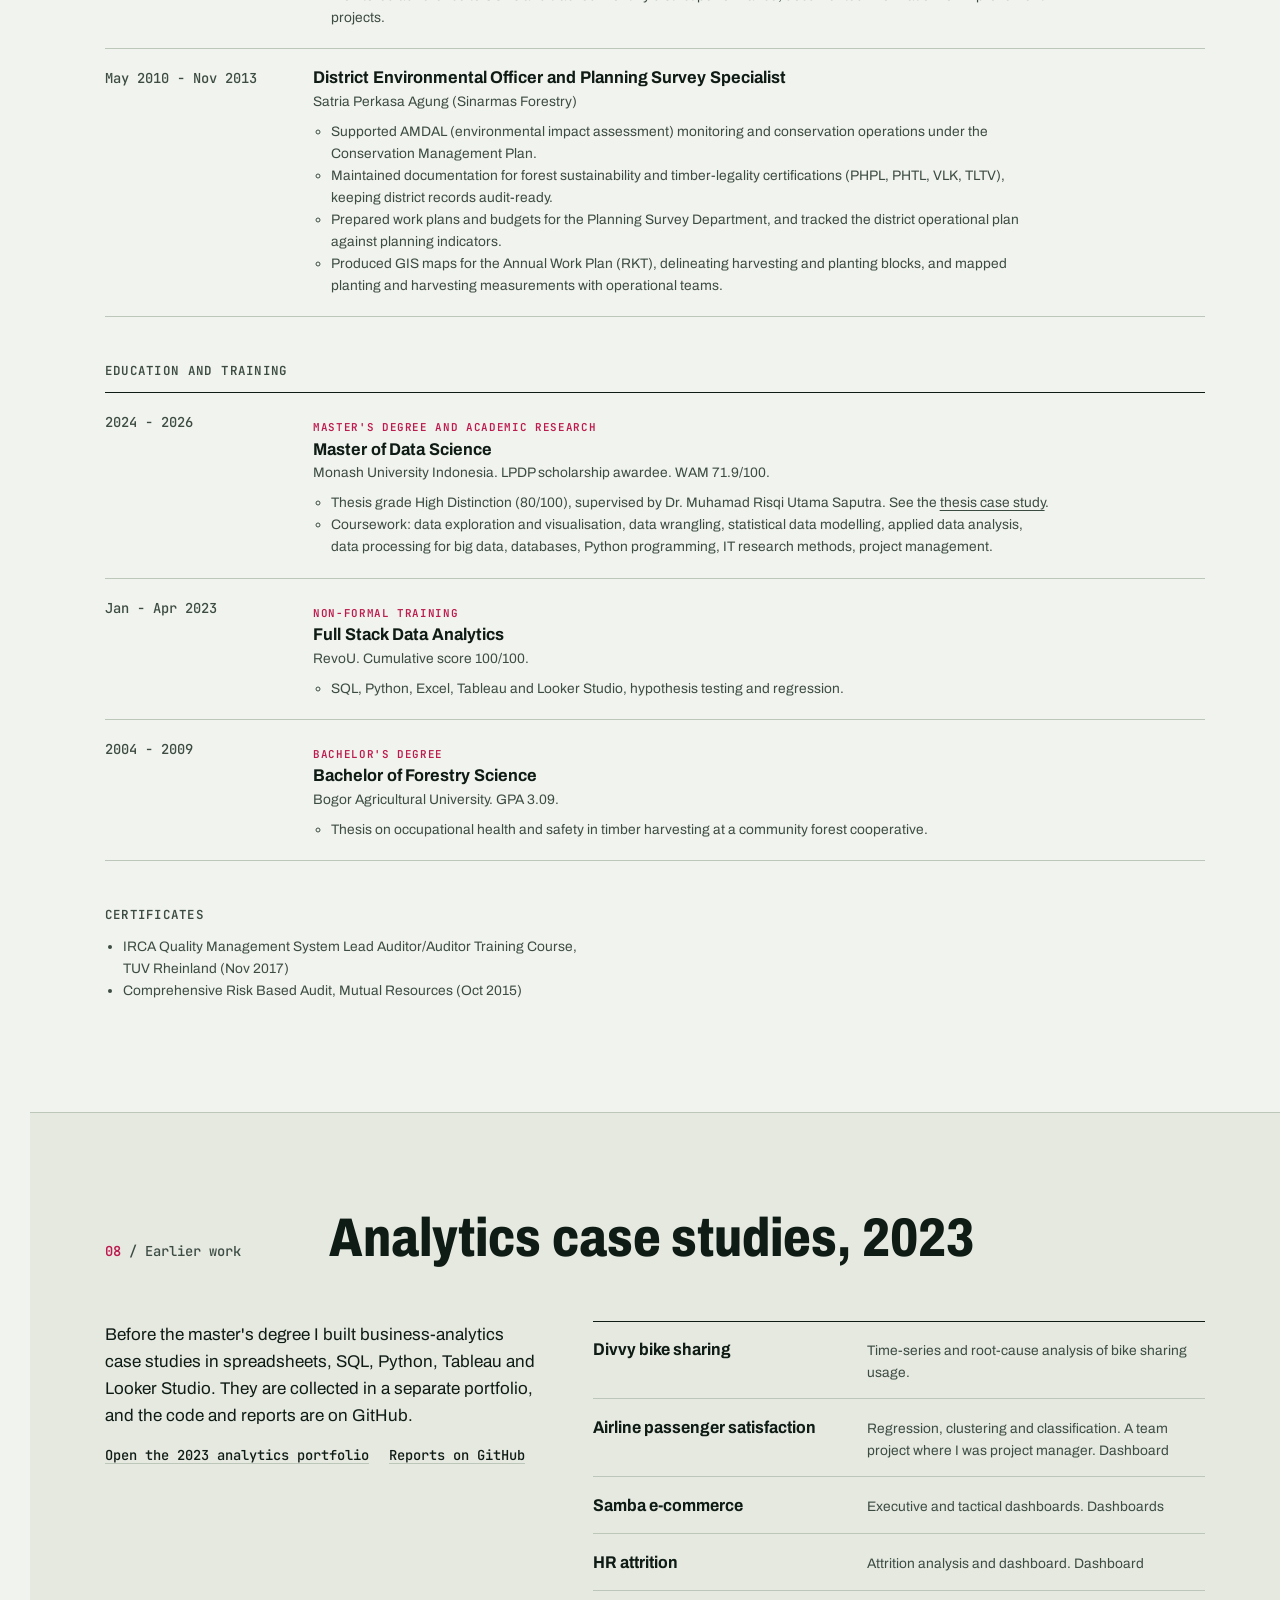
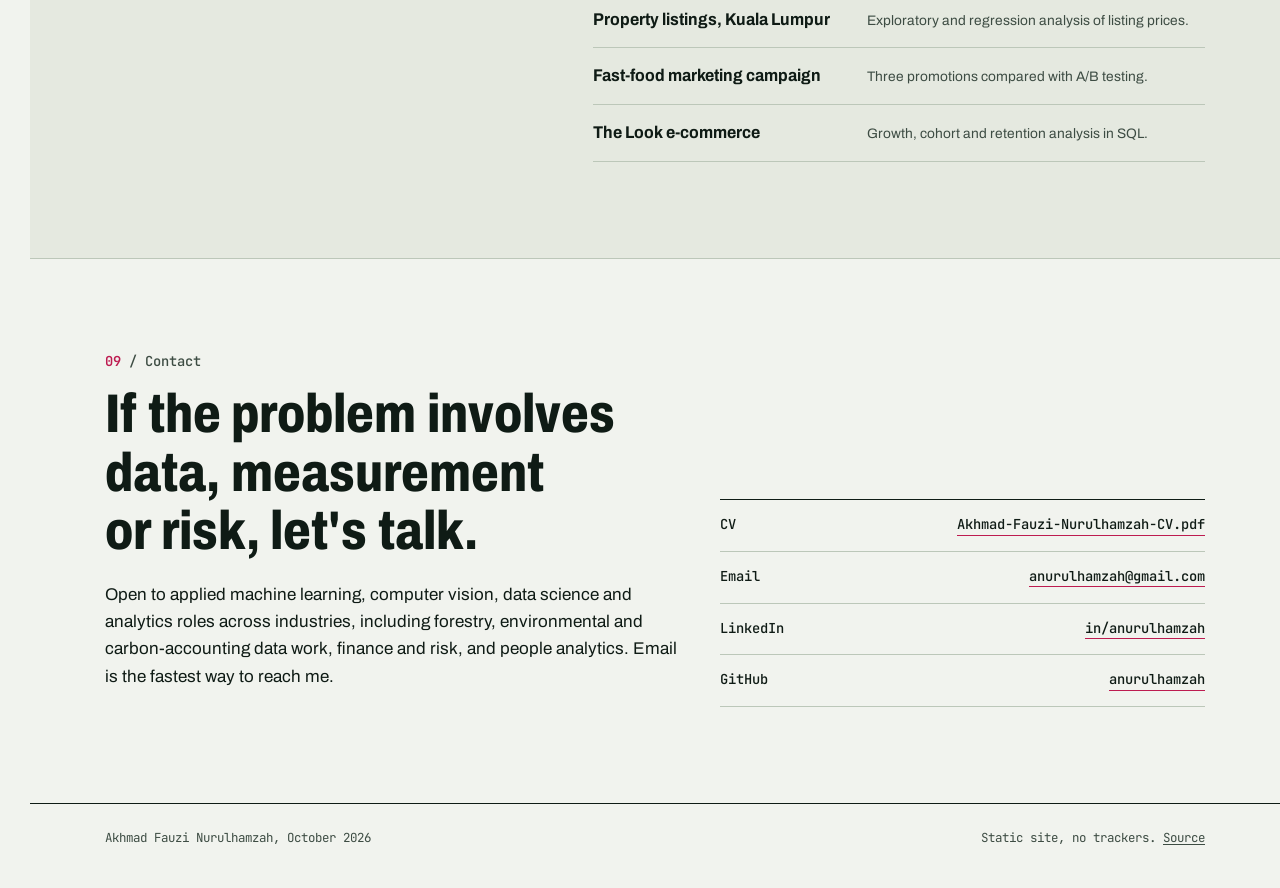
==== commit e9d3de96: "﻿Make the contact heading and metadata industry-neutral The contact heading, meta description, JSON-" ====
--- a/index.html
+++ b/index.html
@@ -4,7 +4,7 @@
   <meta charset="utf-8">
   <meta name="viewport" content="width=device-width, initial-scale=1">
   <title>Akhmad Fauzi Nurulhamzah | Applied data science</title>
-  <meta name="description" content="Applied data science and machine learning for forestry, environmental and carbon data, grounded in 12+ years in forestry and 8+ in audit. Master of Data Science.">
+  <meta name="description" content="Applied data science, machine learning and computer vision, grounded in 12+ years in forestry and 8+ in internal audit. Master of Data Science, Monash.">
   <meta name="color-scheme" content="light dark">
   <link rel="canonical" href="https://anurulhamzah.github.io/">
   <link rel="icon" href="assets/favicon.svg" type="image/svg+xml">
@@ -28,7 +28,7 @@
       {"@type": "CollegeOrUniversity", "name": "Monash University Indonesia"},
       {"@type": "CollegeOrUniversity", "name": "Bogor Agricultural University"}
     ],
-    "knowsAbout": ["Machine learning", "Computer vision", "Causal inference", "Forest inventory", "Forest carbon accounting", "Forestry", "Internal audit"]
+    "knowsAbout": ["Data science", "Machine learning", "Computer vision", "Statistical analysis", "Causal inference", "Data visualisation", "Risk and internal controls", "Internal audit", "Forest inventory", "Forestry"]
   }
   </script>
 </head>
@@ -323,7 +323,7 @@
           <div>
             <p>I started in forestry planning and environmental work in 2010: annual work plans, GIS mapping of harvesting and planting blocks, and the documentation behind Indonesia's forest sustainability and timber-legality certifications. From 2013 I worked in internal audit across four forestry operating units, testing whether internal controls and risk management matched regulations and procedures, and leading audit teams of two to three.</p>
             <p>Moving into data science in 2023 and completing a Master of Data Science at Monash University Indonesia in 2026 extended that work rather than replacing it. Audit taught me to separate a claim from the evidence for it. Forestry taught me what an inventory number is used for and how field conditions distort it. Machine learning gave me tools to automate the measurement itself.</p>
-            <p>I am looking for applied machine learning, computer vision, data science and analytics roles, including forestry, environmental and carbon-accounting data work, and any role where an understanding of forests, environmental data, or controls and risk is an advantage.</p>
+            <p>I am looking for applied machine learning, computer vision, data science and analytics roles in any industry where careful measurement, controls and risk matter. Forestry, environmental and carbon-accounting data work is a natural fit, but the methods and the audit habit carry over to finance, operations and people analytics.</p>
           </div>
           <aside aria-label="Background at a glance">
             <h3>What each background contributes</h3>
@@ -508,7 +508,7 @@
       <div class="wrap contact">
         <div>
           <p class="section__no"><b>09</b> / Contact</p>
-          <h2 id="contact-title" style="margin-top:1rem">If the problem involves forests, measurement or risk, let's talk.</h2>
+          <h2 id="contact-title" style="margin-top:1rem">If the problem involves data, measurement or risk, let's talk.</h2>
           <p style="margin-top:1.25rem">Open to applied machine learning, computer vision, data science and analytics roles across industries, including forestry, environmental and carbon-accounting data work, finance and risk, and people analytics. Email is the fastest way to reach me.</p>
         </div>
         <ul class="contact__list">
